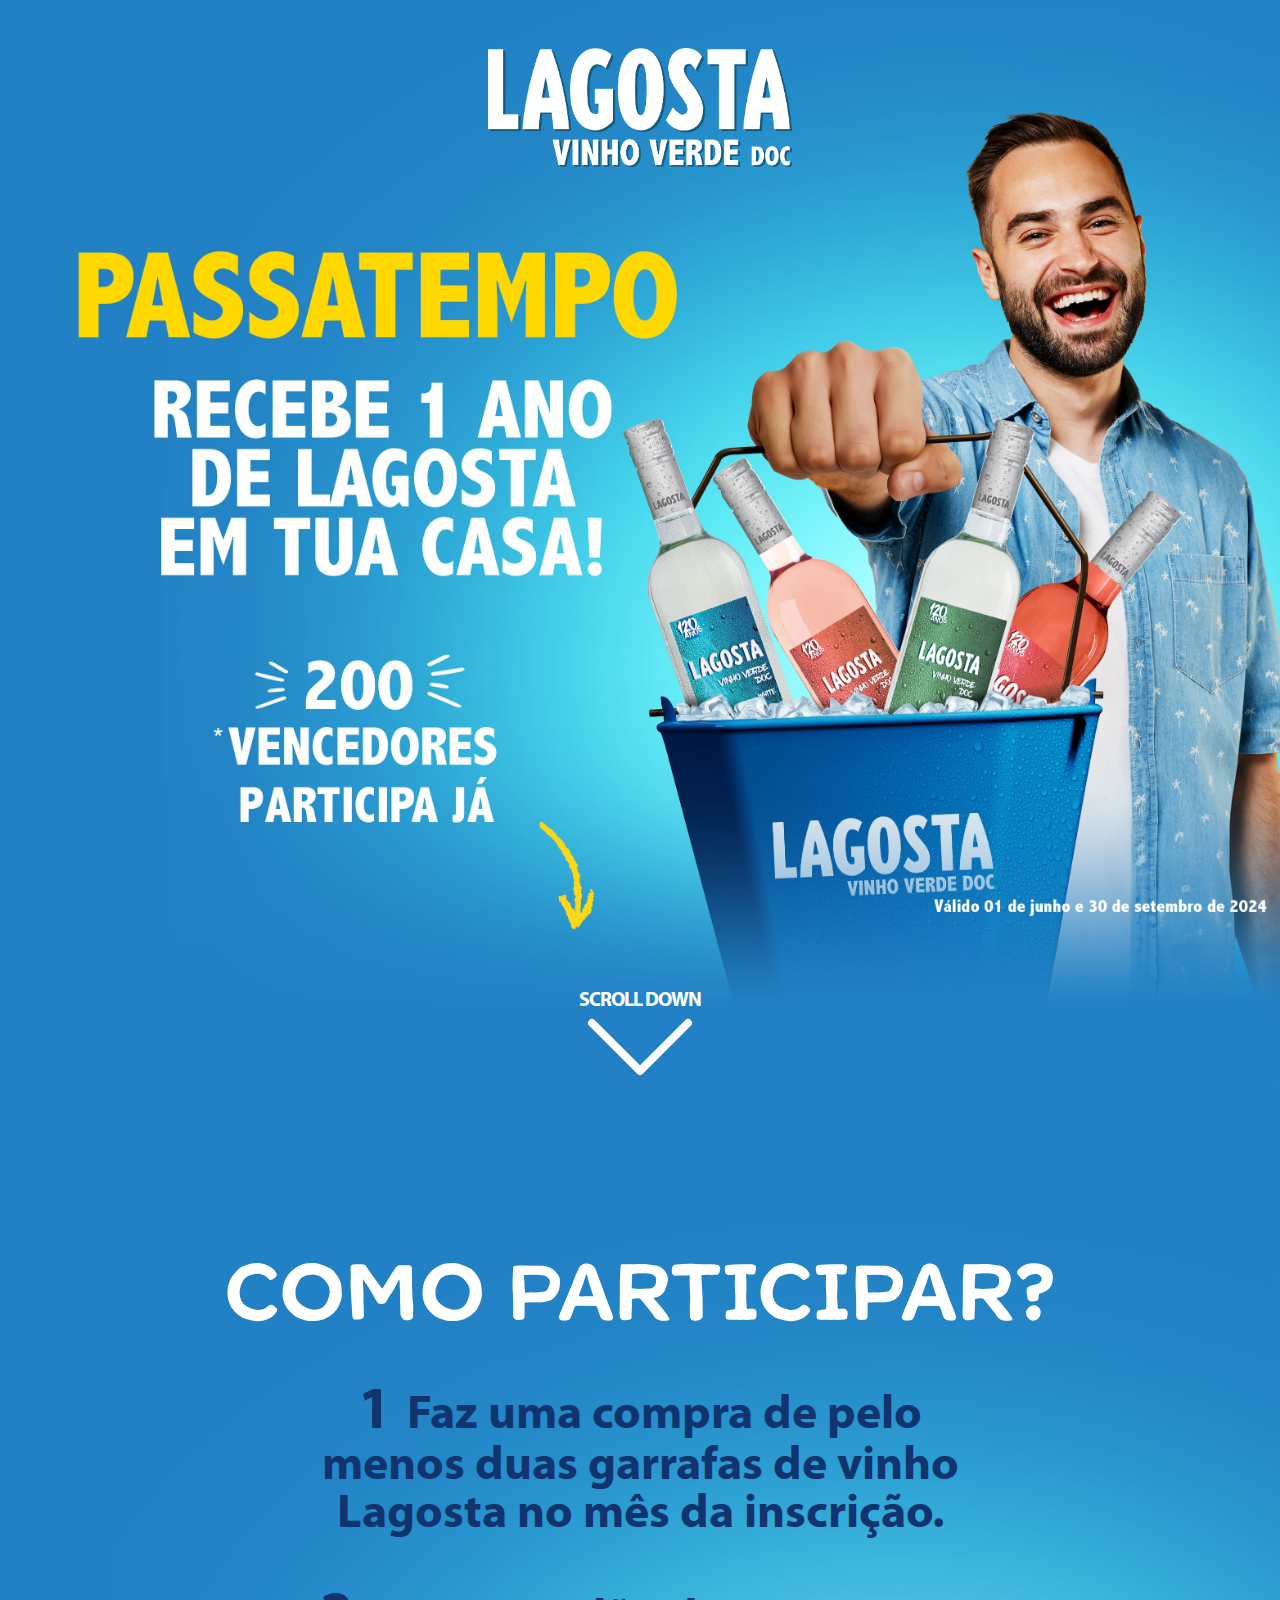
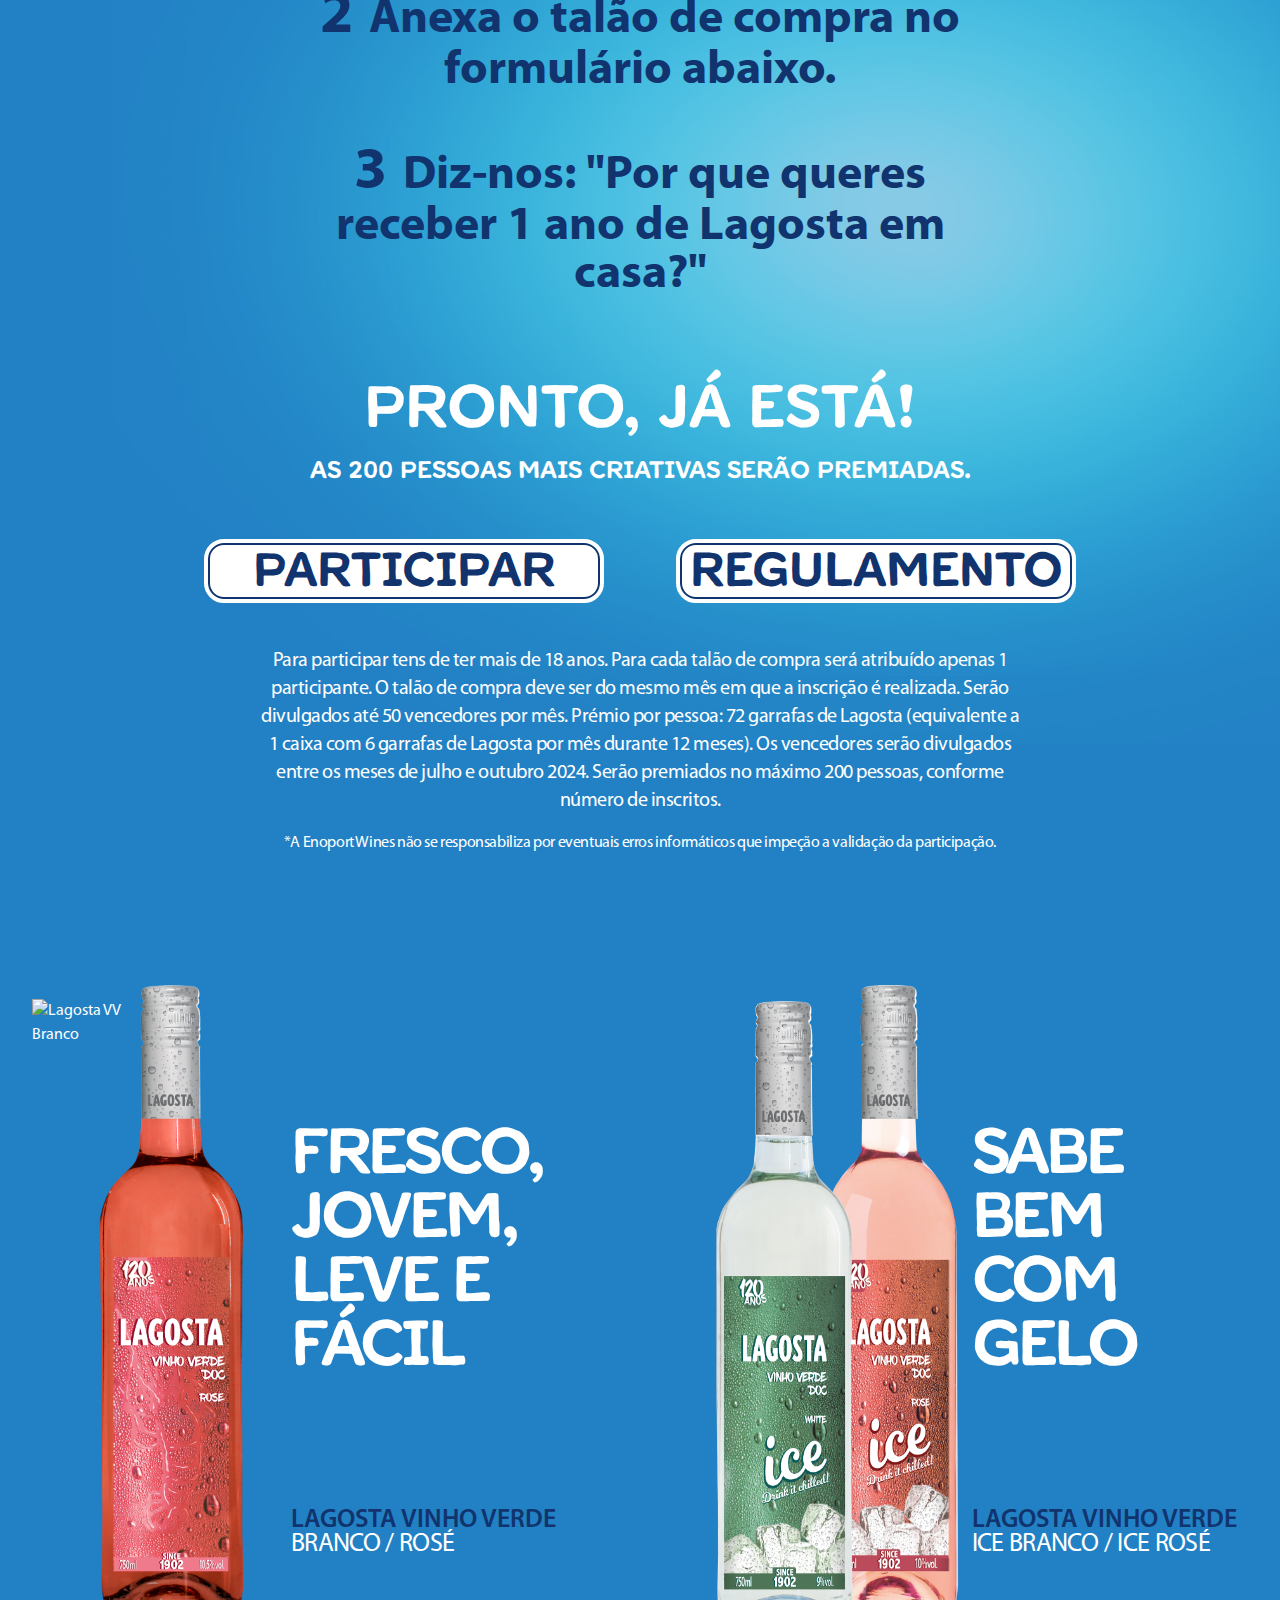
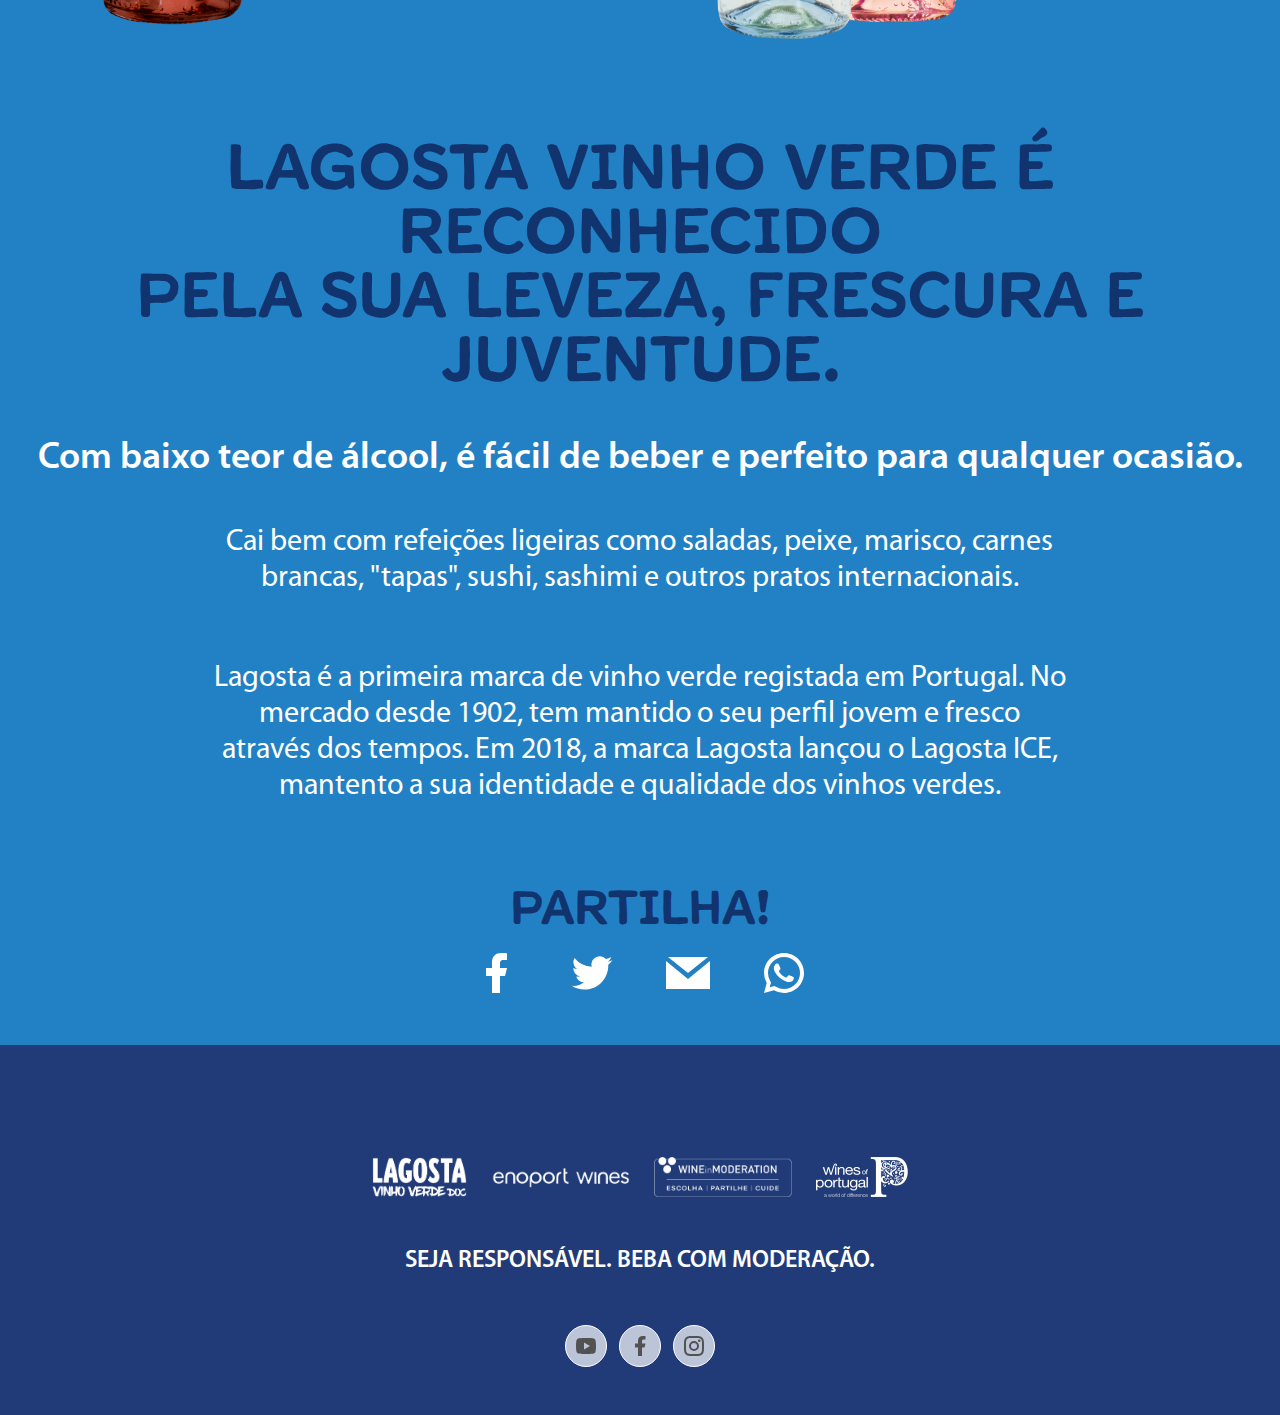
==== index.html @ cb5bd262 "Update index.html" ====
<!DOCTYPE html>
<html lang="en">
  <head>
    <meta charset="UTF-8" />
    <meta http-equiv="X-UA-Compatible" content="IE=edge" />
    <meta
      name="description"
      content="Lagosta é produzido na região norte de portugal, onde a brisa do atlântico dá às uvas um sabor fresco e vibrante."
    />
    <meta
      name="viewport"
      content="width=device-width, initial-scale=1, minimum-scale=1"
    />
    <title>Lagosta Vinho Verde</title>
    <link rel="icon" type="image/icon" href="favicon.ico" />
    <meta name="twitter:title" content="Lagosta Vinho Verde DOC" />
    <meta property="og:type" content="website" />
    <meta property="og:title" content="Lagosta Vinho Verde DOC" />
    <meta property="og:url" content="http://lagostavinhoverde.com/index.html" />
    <meta
      property="og:image"
      content="http://lagostavinhoverde.comImagens/logo-fb.png"
    />
    <meta
      property="og:description"
      content="Lagosta é produzido na região norte de portugal, onde a brisa do atlântico dá às uvas um sabor fresco e vibrante."
    />
    <link rel="stylesheet" href="assets/index.BefH7DUn.css" />
    <script src="assets/client.5I5BMcNS.js"></script>
    <script type="module">
      document.addEventListener("DOMContentLoaded", function () {
        const e = new Image();
        (e.src = "Imagens/Fundo.jpg"),
          (e.onload = function () {
            const c = document.getElementById("preloader");
            c && (c.style.display = "none");
            const d = document.getElementById("content");
            d && d.classList.remove("hidden");
          });
      });
      const n = (e) => {
          window.open(e, "sharer", "toolbar=0,status=0,width=580,height=325");
        },
        t = window.location.href,
        o = document.title,
        s = document.getElementById("shareFacebook"),
        a = document.getElementById("shareTwitter"),
        i = document.getElementById("shareMail"),
        r = document.getElementById("shareWhatsapp");
      s?.addEventListener("click", () => {
        n(`https://www.facebook.com/share.php?u=${encodeURIComponent(t)}`);
      });
      a?.addEventListener("click", () => {
        n(
          `https://twitter.com/intent/tweet?text=${encodeURIComponent(
            o
          )}&url=${encodeURIComponent(t)}`
        );
      });
      i?.addEventListener("click", () => {
        window.location.href = `mailto:?subject=${encodeURIComponent(
          o
        )}&body=${encodeURIComponent("")}%0A${encodeURIComponent(t)}`;
      });
      r?.addEventListener("click", () => {
        n(
          `https://api.whatsapp.com/send?text=${encodeURIComponent(
            o
          )}%20${encodeURIComponent(t)}`
        );
      });
    </script>
  </head>
  <body>
    <main>
      <div id="preloader" class="preloader">
        <div class="flex items-center justify-center space-x-2">
          <div
            class="h-5 w-5 animate-bounce rounded-full bg-white [animation-delay:-0.3s]"
          ></div>
          <div
            class="h-5 w-5 animate-bounce rounded-full bg-white [animation-delay:-0.13s]"
          ></div>
          <div class="h-5 w-5 animate-bounce rounded-full bg-white"></div>
        </div>
      </div>
      <div id="content" class="hidden">
        <div class="h-fit">
          <header
            class="flex justify-center sm:px-8 py-2 xs:py-4 sm:py-8 md:py-12"
          >
            <img
              src="Imagens/Logo-LAGOSTA-novo.png"
              alt="Lagosta Vinho Verde"
              loading="lazy"
              class="w-1/3 xs:w-1/4"
              width="50"
              height="50"
              decoding="async"
            />
          </header>
          <div class="w-full h-auto aspect-video"></div>
          <div
            class="w-full h-20 xs:h-24 sm:h-28 md:h-32 lg:h-36 xl:h-40 relative text-center"
          >
            <div
              class="hidden lg:block absolute bottom-4 left-1/2 -translate-x-1/2 text-center"
            >
              <span
                class="text-xl uppercase font-extrabold tracking-tighter whitespace-nowrap"
                >Scroll down</span
              >
              <svg
                xmlns="http://www.w3.org/2000/svg"
                width="1em"
                height="1em"
                viewBox="0 0 16 16"
                class="w-32 h-auto -my-8"
              >
                <path
                  fill="currentColor"
                  fill-rule="evenodd"
                  d="M1.646 4.646a.5.5 0 0 1 .708 0L8 10.293l5.646-5.647a.5.5 0 0 1 .708.708l-6 6a.5.5 0 0 1-.708 0l-6-6a.5.5 0 0 1 0-.708"
                ></path>
              </svg>
            </div>
          </div>
        </div>
        <section
          class="flex flex-col w-fit mx-auto gap-20 xs:mt-10 md:mt-20 lg:mt-40"
        >
          <div class="flex flex-col gap-8">
            <span
              class="text-[1.6rem] sm:text-5xl md:text-6xl xl:text-[5rem] leading-none font-likely text-center text-white mb-4"
            >
              Como participar?
            </span>
            <div
              class="flex flex-col text-center sm:w-1/2 sm:mx-auto gap-6 md:gap-12 px-12 sm:px-0 font-bold"
            >
              <div
                class="flex mx-auto font-bold text-dark-blue text-lg xs:text-xl sm:text-3xl md:text-4xl xl:text-5xl"
              >
                <span class="w-fit">
                  <span
                    class="mr-1 text-3xl sm:text-4xl md:text-5xl xl:text-6xl"
                  >
                    1
                  </span>
                  Faz uma compra de pelo menos duas garrafas de vinho Lagosta no
                  mês da inscrição.
                </span>
              </div>
              <div
                class="flex mx-auto font-bold text-dark-blue text-lg xs:text-xl sm:text-3xl md:text-4xl xl:text-5xl"
              >
                <span class="w-fit">
                  <span
                    class="mr-1 text-3xl sm:text-4xl md:text-5xl xl:text-6xl"
                  >
                    2
                  </span>
                  Anexa o talão de compra no formulário abaixo.
                </span>
              </div>
              <div
                class="flex mx-auto font-bold text-dark-blue text-lg xs:text-xl sm:text-3xl md:text-4xl xl:text-5xl"
              >
                <span class="w-fit">
                  <span
                    class="mr-1 text-3xl sm:text-4xl md:text-5xl xl:text-6xl"
                  >
                    3
                  </span>
                  Diz-nos: &quot;Por que queres receber 1 ano de Lagosta em
                  casa?&quot;
                </span>
              </div>
            </div>
          </div>
          <div class="flex flex-col text-center gap-4">
            <span
              class="text-2xl sm:text-3xl md:text-4xl lg:text-5xl xl:text-6xl leading-none font-likely text-white"
            >
              Pronto, já está!
            </span>
            <span
              class="text-base sm:text-lg md:text-xl xl:text-2xl font-likely text-white"
            >
              As 200 pessoas mais criativas serão premiadas.
            </span>
            <div
              class="grid grid-cols-1 sm:grid-cols-2 gap-6 md:gap-12 lg:gap-20 mx-auto font-likely text-lg xs:text-xl sm:text-3xl md:text-4xl xl:text-5xl text-white mb-8 mt-10"
            >
              <a
                href="https://docs.google.com/forms/d/e/1FAIpQLSfeC8BVYmy_xlc0wl3A8OyBHtO77Mx6WhHvpNfT5ukx19CJLw/viewform?usp=sf_link"
                target="_blank"
                class="flex-1 md:flex-none px-2 py-0.5 rounded-[1rem] text-dark-blue bg-white border-2 border-dark-blue outline outline-4 outline-white hover:shadow-xl transition"
              >
                Participar
              </a>
              <a
                href="/Regulamento 1 ano gratis_final.pdf"
                target="_blank"
                class="flex-1 md:flex-none px-2 py-0.5 rounded-[1rem] text-dark-blue bg-white border-2 border-dark-blue outline outline-4 outline-white hover:shadow-xl transition"
              >
                Regulamento
              </a>
            </div>
            <span
              class="text-white md:w-4/5 lg:w-3/5 text-base md:text-xl 2xl:text-2xl tracking-tight mx-auto px-8 lg:px-0"
            >
              Para participar tens de ter mais de 18 anos. Para cada talão de
              compra será atribuído apenas 1 participante. O talão de compra
              deve ser do mesmo mês em que a inscrição é realizada. Serão
              divulgados até 50 vencedores por mês. Prémio por pessoa: 72
              garrafas de Lagosta (equivalente a 1 caixa com 6 garrafas de
              Lagosta por mês durante 12 meses). Os vencedores serão divulgados
              entre os meses de julho e outubro 2024. Serão premiados no máximo
              200 pessoas, conforme número de inscritos.
            </span>
            <span
              class="md:w-4/5 lg:w-3/5 mx-auto px-10 lg:px-2 text-xs md:text-base 2xl:text-lg tracking-tight"
            >
              *A Enoport Wines não se responsabiliza por eventuais erros
              informáticos que impeção a validação da participação.
            </span>
          </div>
        </section>
        <section
          class="flex flex-col lg:flex-row w-fit mt-32 gap-20 lg:gap-12 xl:gap-24 2xl:gap-52 mx-auto px-8"
        >
          <div class="flex w-fit gap-2 md:gap-4 lg:gap-6 xl:gap-12">
            <div class="flex -space-x-10">
              <img
                src="Imagens/Garrafas/Lagosta-VV-Branco-750ml_SC-120anos_HQ.png"
                alt="Lagosta VV Branco"
                class="w-16 xs:w-24 sm:w-32 lg:w-28 xl:w-36 h-full z-10 translate-y-4"
              />
              <img
                src="Imagens/Garrafas/Lagosta-VV-Rose-750ml_120-Anos.png"
                alt="Lagosta VV Rose"
                class="w-16 xs:w-24 sm:w-32 lg:w-28 xl:w-36 h-full"
              />
            </div>
            <div
              class="flex flex-col gap-12 sm:gap-24 lg:gap-32 mt-auto mb-10 sm:mb-12 md:mb-14 lg:mb-16"
            >
              <span
                class="font-likely text-white text-xl xs:text-2xl sm:text-3xl md:text-4xl lg:text-5xl xl:text-[4rem] tracking-tighter leading-tight"
              >
                Fresco,
                <br />
                Jovem,
                <br />
                Leve e fácil
              </span>
              <span
                class="flex flex-col text-base xs:text-lg sm:text-xl md:text-2xl lg:text-[1.625rem] 2xl:text-4xl uppercase"
              >
                <p class="text-dark-blue font-semibold">Lagosta Vinho Verde</p>
                <p class="text-white -mt-2 2xl:mt-0 tracking-tight">
                  Branco / Rosé
                </p>
              </span>
            </div>
          </div>
          <div class="flex w-fit gap-2 md:gap-4 lg:gap-6 xl:gap-12">
            <div class="flex -space-x-10">
              <img
                src="Imagens/Garrafas/Lagosta-VV_ICE_Chill_br-750ml_120-anos.png"
                alt="Lagosta VV Branco"
                class="w-16 xs:w-24 sm:w-32 lg:w-28 xl:w-36 h-full z-10 translate-y-4"
              />
              <img
                src="Imagens/Garrafas/Lagosta-VV_ICE_Chill_rs-750ml_120-anos.png"
                alt="Lagosta VV Rose"
                class="w-16 xs:w-24 sm:w-32 lg:w-28 xl:w-36 h-full"
              />
            </div>
            <div
              class="flex flex-col gap-12 sm:gap-24 lg:gap-32 mt-auto mb-10 sm:mb-12 md:mb-14 lg:mb-16"
            >
              <span
                class="font-likely text-white text-xl xs:text-2xl sm:text-3xl md:text-4xl lg:text-5xl xl:text-[4rem] tracking-tighter leading-tight"
              >
                Sabe bem
                <br />
                com gelo
              </span>
              <span
                class="flex flex-col text-base xs:text-lg sm:text-xl md:text-2xl lg:text-[1.625rem] 2xl:text-4xl uppercase"
              >
                <p class="text-dark-blue font-semibold">Lagosta Vinho Verde</p>
                <p class="text-white -mt-2 2xl:mt-0 tracking-tight">
                  Ice Branco / Ice Rosé
                </p>
              </span>
            </div>
          </div>
        </section>
        <section
          class="flex flex-col mt-28 gap-6 sm:gap-10 md:gap-12 px-8 lg:px-0 text-center"
        >
          <span
            class="font-likely text-2xl sm:text-3xl md:text-4xl lg:text-5xl xl:text-[4rem] leading-none text-dark-blue"
          >
            Lagosta Vinho Verde é reconhecido
            <br class="hidden lg:block" />
            pela sua leveza, frescura e juventude.
          </span>
          <span
            class="text-white font-semibold text-lg sm:text-xl md:text-2xl lg:text-3xl xl:text-[2.35rem] 2xl:text-5xl"
          >
            Com baixo teor de álcool, é fácil de beber e perfeito para qualquer
            ocasião.
          </span>
          <div
            class="flex flex-col w-full sm:w-2/3 lg:w-1/2text-base sm:text-lg md:text-xl lg:text-2xl xl:text-3xl 2xl:text-4xl gap-6 sm:gap-10 md:gap-12 lg:gap-16 mx-auto text-white"
          >
            <span>
              Cai bem com refeições ligeiras como saladas, peixe, marisco,
              carnes brancas, "tapas", sushi, sashimi e outros pratos
              internacionais.
            </span>
            <span>
              Lagosta é a primeira marca de vinho verde registada em Portugal.
              No mercado desde 1902, tem mantido o seu perfil jovem e fresco
              através dos tempos. Em 2018, a marca Lagosta lançou o Lagosta ICE,
              mantento a sua identidade e qualidade dos vinhos verdes.
            </span>
          </div>
          <div
            class="flex flex-col w-auto gap-1 md:gap-2 lg:gap-4 mt-8 mb-12 mx-auto"
          >
            <span
              class="font-likely text-3xl sm:text-4xl md:text-3xl lg:text-4xl xl:text-5xl text-dark-blue"
            >
              Partilha!
            </span>
            <div
              class="flex items-center justify-center gap-6 md:gap-12 text-3xl sm:text-4xl md:text-3xl lg:text-4xl xl:text-5xl text-white"
            >
              <button
                id="shareFacebook"
                class="hover:text-neutral-300 hover:-translate-y-1 transition"
              >
                <svg
                  xmlns="http://www.w3.org/2000/svg"
                  width="1em"
                  height="1em"
                  viewBox="0 0 24 24"
                >
                  <path
                    fill="currentColor"
                    d="M14 13.5h2.5l1-4H14v-2c0-1.03 0-2 2-2h1.5V2.14c-.326-.043-1.557-.14-2.857-.14C11.928 2 10 3.657 10 6.7v2.8H7v4h3V22h4z"
                  ></path>
                </svg>
              </button>
              <button
                id="shareTwitter"
                class="hover:text-neutral-300 hover:-translate-y-1 transition"
              >
                <svg
                  xmlns="http://www.w3.org/2000/svg"
                  width="1em"
                  height="1em"
                  viewBox="0 0 24 24"
                >
                  <path
                    fill="currentColor"
                    d="M22.213 5.656a8.384 8.384 0 0 1-2.402.658A4.195 4.195 0 0 0 21.649 4c-.82.488-1.719.83-2.655 1.015a4.182 4.182 0 0 0-7.126 3.814a11.874 11.874 0 0 1-8.621-4.37a4.168 4.168 0 0 0-.566 2.103c0 1.45.739 2.731 1.86 3.481a4.169 4.169 0 0 1-1.894-.523v.051a4.185 4.185 0 0 0 3.355 4.102a4.205 4.205 0 0 1-1.89.072A4.185 4.185 0 0 0 8.02 16.65a8.394 8.394 0 0 1-6.192 1.732a11.831 11.831 0 0 0 6.41 1.88c7.694 0 11.9-6.373 11.9-11.9c0-.18-.004-.362-.012-.541a8.497 8.497 0 0 0 2.086-2.164"
                  ></path>
                </svg>
              </button>
              <button
                id="shareMail"
                class="hover:text-neutral-300 hover:-translate-y-1 transition"
              >
                <svg
                  xmlns="http://www.w3.org/2000/svg"
                  width="1em"
                  height="1em"
                  viewBox="0 0 24 24"
                >
                  <path
                    fill="currentColor"
                    fill-rule="evenodd"
                    d="M23 20V6l-11 9L1 6v14zm-11-8l10-8H2z"
                  ></path>
                </svg>
              </button>
              <button
                id="shareWhatsapp"
                class="hover:text-neutral-300 hover:-translate-y-1 transition"
              >
                <svg
                  xmlns="http://www.w3.org/2000/svg"
                  width="1em"
                  height="1em"
                  viewBox="0 0 24 24"
                >
                  <path
                    fill="currentColor"
                    d="m7.254 18.494l.724.423A7.953 7.953 0 0 0 12.001 20a8 8 0 1 0-8-8a7.95 7.95 0 0 0 1.084 4.024l.422.724l-.653 2.401zM2.005 22l1.352-4.968A9.953 9.953 0 0 1 2.001 12c0-5.523 4.477-10 10-10s10 4.477 10 10s-4.477 10-10 10a9.954 9.954 0 0 1-5.03-1.355zM8.392 7.308c.134-.01.269-.01.403-.004c.054.004.108.01.162.016c.159.018.334.115.393.249c.298.676.588 1.357.868 2.04c.062.152.025.347-.093.537c-.06.097-.154.233-.263.372c-.113.145-.356.411-.356.411s-.099.118-.061.265c.014.056.06.137.102.205l.059.095c.256.427.6.86 1.02 1.268c.12.116.237.235.363.346c.468.413.998.75 1.57 1l.005.002c.085.037.128.057.252.11c.062.026.126.048.191.066a.35.35 0 0 0 .367-.13c.724-.877.79-.934.796-.934v.002a.482.482 0 0 1 .378-.127c.06.004.121.015.177.04c.531.243 1.4.622 1.4.622l.582.261c.098.047.187.158.19.265c.004.067.01.175-.013.373c-.032.259-.11.57-.188.733a1.158 1.158 0 0 1-.21.302a2.381 2.381 0 0 1-.33.288c-.082.062-.125.09-.125.09a5.063 5.063 0 0 1-.383.22a1.99 1.99 0 0 1-.833.23c-.185.01-.37.024-.556.014c-.008 0-.568-.087-.568-.087a9.448 9.448 0 0 1-3.84-2.046c-.226-.199-.436-.413-.65-.626c-.888-.885-1.561-1.84-1.97-2.742a3.472 3.472 0 0 1-.33-1.413a2.73 2.73 0 0 1 .565-1.68c.073-.094.142-.192.261-.305c.126-.12.207-.184.294-.228a.961.961 0 0 1 .371-.1"
                  ></path>
                </svg>
              </button>
            </div>
          </div>
        </section>
        <footer class="bg-footer pt-16 sm:pt-28 pb-12">
          <div
            class="flex flex-col md:flex-row gap-6 w-fit mx-auto justify-center"
          >
            <div>
              <img
                src="Imagens/lg-rod-1.png"
                alt="Lagosta Vinho Verde"
                class="flex h-10"
              />
            </div>
            <div>
              <img
                src="Imagens/lg-rod-2.png"
                alt="Enoport Wines"
                class="flex h-10"
              />
            </div>
            <div>
              <img
                src="Imagens/lg-rod-3.png"
                alt="Wine Moderation"
                class="flex h-10"
              />
            </div>
            <div>
              <img
                src="Imagens/lg-rod-4.png"
                alt="Wines of Portugal"
                class="flex h-10"
              />
            </div>
          </div>
          <div
            class="text-white text-base sm:text-lg md:text-xl lg:text-2xl tracking-normal uppercase font-semibold text-center mt-12"
          >
            <span>Seja responsável. Beba com moderação.</span>
          </div>
          <div class="flex gap-3 text-neutral-600 text-lg justify-center mt-12">
            <a
              href="https://www.youtube.com/@enoportunitedwines"
              class="flex items-center p-2 rounded-full bg-white/70 border border-white group"
            >
              <svg
                xmlns="http://www.w3.org/2000/svg"
                width="1em"
                height="1em"
                viewBox="0 0 24 24"
                class="w-6 h-auto"
              >
                <path
                  fill="currentColor"
                  d="M12.244 4c.534.003 1.87.016 3.29.073l.504.022c1.429.067 2.857.183 3.566.38c.945.266 1.687 1.04 1.938 2.022c.4 1.56.45 4.602.456 5.339l.001.152v.174c-.007.737-.057 3.78-.457 5.339c-.254.985-.997 1.76-1.938 2.022c-.709.197-2.137.313-3.566.38l-.504.023c-1.42.056-2.756.07-3.29.072l-.235.001h-.255c-1.13-.007-5.856-.058-7.36-.476c-.944-.266-1.687-1.04-1.938-2.022c-.4-1.56-.45-4.602-.456-5.339v-.326c.006-.737.056-3.78.456-5.339c.254-.985.997-1.76 1.939-2.021c1.503-.419 6.23-.47 7.36-.476zM9.999 8.5v7l6-3.5z"
                ></path>
              </svg>
            </a>
            <a
              href="https://www.facebook.com/lagostawines"
              class="flex items-center p-2 rounded-full bg-white/70 border border-white group"
            >
              <svg
                xmlns="http://www.w3.org/2000/svg"
                width="1em"
                height="1em"
                viewBox="0 0 24 24"
                class="w-6 h-auto"
              >
                <path
                  fill="currentColor"
                  d="M14 13.5h2.5l1-4H14v-2c0-1.03 0-2 2-2h1.5V2.14c-.326-.043-1.557-.14-2.857-.14C11.928 2 10 3.657 10 6.7v2.8H7v4h3V22h4z"
                ></path>
              </svg>
            </a>
            <a
              href="https://www.instagram.com/lagostawines/"
              class="flex items-center p-2 rounded-full bg-white/70 border border-white group"
            >
              <svg
                xmlns="http://www.w3.org/2000/svg"
                width="1em"
                height="1em"
                viewBox="0 0 24 24"
                class="w-6 h-auto"
              >
                <path
                  fill="currentColor"
                  d="M12.001 9a3 3 0 1 0 0 6a3 3 0 0 0 0-6m0-2a5 5 0 1 1 0 10a5 5 0 0 1 0-10m6.5-.25a1.25 1.25 0 0 1-2.5 0a1.25 1.25 0 0 1 2.5 0M12.001 4c-2.474 0-2.878.007-4.029.058c-.784.037-1.31.142-1.798.332a2.886 2.886 0 0 0-1.08.703a2.89 2.89 0 0 0-.704 1.08c-.19.49-.295 1.015-.331 1.798C4.007 9.075 4 9.461 4 12c0 2.475.007 2.878.058 4.029c.037.783.142 1.31.331 1.797c.17.435.37.748.702 1.08c.337.336.65.537 1.08.703c.494.191 1.02.297 1.8.333C9.075 19.994 9.461 20 12 20c2.475 0 2.878-.007 4.029-.058c.782-.037 1.308-.142 1.797-.331a2.91 2.91 0 0 0 1.08-.703c.337-.336.538-.649.704-1.08c.19-.492.296-1.018.332-1.8c.052-1.103.058-1.49.058-4.028c0-2.474-.007-2.878-.058-4.029c-.037-.782-.143-1.31-.332-1.798a2.912 2.912 0 0 0-.703-1.08a2.884 2.884 0 0 0-1.08-.704c-.49-.19-1.016-.295-1.798-.331C14.926 4.006 14.54 4 12 4m0-2c2.717 0 3.056.01 4.123.06c1.064.05 1.79.217 2.427.465c.66.254 1.216.598 1.772 1.153a4.908 4.908 0 0 1 1.153 1.772c.247.637.415 1.363.465 2.428c.047 1.066.06 1.405.06 4.122c0 2.717-.01 3.056-.06 4.122c-.05 1.065-.218 1.79-.465 2.428a4.884 4.884 0 0 1-1.153 1.772a4.915 4.915 0 0 1-1.772 1.153c-.637.247-1.363.415-2.427.465c-1.067.047-1.406.06-4.123.06c-2.717 0-3.056-.01-4.123-.06c-1.064-.05-1.789-.218-2.427-.465a4.89 4.89 0 0 1-1.772-1.153a4.905 4.905 0 0 1-1.153-1.772c-.248-.637-.415-1.363-.465-2.428C2.012 15.056 2 14.717 2 12c0-2.717.01-3.056.06-4.122c.05-1.065.217-1.79.465-2.428a4.88 4.88 0 0 1 1.153-1.772A4.897 4.897 0 0 1 5.45 2.525c.637-.248 1.362-.415 2.427-.465C8.945 2.013 9.284 2 12.001 2"
                ></path>
              </svg>
            </a>
          </div>
        </footer>
      </div>
    </main>
  </body>
</html>
---- assets/index.BefH7DUn.css ----
*,
:before,
:after {
  box-sizing: border-box;
  border-width: 0;
  border-style: solid;
  border-color: #e5e7eb;
}
:before,
:after {
  --tw-content: "";
}
html,
:host {
  line-height: 1.5;
  -webkit-text-size-adjust: 100%;
  -moz-tab-size: 4;
  -o-tab-size: 4;
  tab-size: 4;
  font-family: ui-sans-serif, system-ui, sans-serif, "Apple Color Emoji",
    "Segoe UI Emoji", Segoe UI Symbol, "Noto Color Emoji";
  font-feature-settings: normal;
  font-variation-settings: normal;
  -webkit-tap-highlight-color: transparent;
}
body {
  margin: 0;
  line-height: inherit;
}
hr {
  height: 0;
  color: inherit;
  border-top-width: 1px;
}
abbr:where([title]) {
  -webkit-text-decoration: underline dotted;
  text-decoration: underline dotted;
}
h1,
h2,
h3,
h4,
h5,
h6 {
  font-size: inherit;
  font-weight: inherit;
}
a {
  color: inherit;
  text-decoration: inherit;
}
b,
strong {
  font-weight: bolder;
}
code,
kbd,
samp,
pre {
  font-family: ui-monospace, SFMono-Regular, Menlo, Monaco, Consolas,
    Liberation Mono, Courier New, monospace;
  font-feature-settings: normal;
  font-variation-settings: normal;
  font-size: 1em;
}
small {
  font-size: 80%;
}
sub,
sup {
  font-size: 75%;
  line-height: 0;
  position: relative;
  vertical-align: baseline;
}
sub {
  bottom: -0.25em;
}
sup {
  top: -0.5em;
}
table {
  text-indent: 0;
  border-color: inherit;
  border-collapse: collapse;
}
button,
input,
optgroup,
select,
textarea {
  font-family: inherit;
  font-feature-settings: inherit;
  font-variation-settings: inherit;
  font-size: 100%;
  font-weight: inherit;
  line-height: inherit;
  letter-spacing: inherit;
  color: inherit;
  margin: 0;
  padding: 0;
}
button,
select {
  text-transform: none;
}
button,
input:where([type="button"]),
input:where([type="reset"]),
input:where([type="submit"]) {
  -webkit-appearance: button;
  background-color: transparent;
  background-image: none;
}
:-moz-focusring {
  outline: auto;
}
:-moz-ui-invalid {
  box-shadow: none;
}
progress {
  vertical-align: baseline;
}
::-webkit-inner-spin-button,
::-webkit-outer-spin-button {
  height: auto;
}
[type="search"] {
  -webkit-appearance: textfield;
  outline-offset: -2px;
}
::-webkit-search-decoration {
  -webkit-appearance: none;
}
::-webkit-file-upload-button {
  -webkit-appearance: button;
  font: inherit;
}
summary {
  display: list-item;
}
blockquote,
dl,
dd,
h1,
h2,
h3,
h4,
h5,
h6,
hr,
figure,
p,
pre {
  margin: 0;
}
fieldset {
  margin: 0;
  padding: 0;
}
legend {
  padding: 0;
}
ol,
ul,
menu {
  list-style: none;
  margin: 0;
  padding: 0;
}
dialog {
  padding: 0;
}
textarea {
  resize: vertical;
}
input::-moz-placeholder,
textarea::-moz-placeholder {
  opacity: 1;
  color: #9ca3af;
}
input::placeholder,
textarea::placeholder {
  opacity: 1;
  color: #9ca3af;
}
button,
[role="button"] {
  cursor: pointer;
}
:disabled {
  cursor: default;
}
img,
svg,
video,
canvas,
audio,
iframe,
embed,
object {
  display: block;
  vertical-align: middle;
}
img,
video {
  max-width: 100%;
  height: auto;
}
[hidden] {
  display: none;
}
*,
:before,
:after {
  --tw-border-spacing-x: 0;
  --tw-border-spacing-y: 0;
  --tw-translate-x: 0;
  --tw-translate-y: 0;
  --tw-rotate: 0;
  --tw-skew-x: 0;
  --tw-skew-y: 0;
  --tw-scale-x: 1;
  --tw-scale-y: 1;
  --tw-pan-x: ;
  --tw-pan-y: ;
  --tw-pinch-zoom: ;
  --tw-scroll-snap-strictness: proximity;
  --tw-gradient-from-position: ;
  --tw-gradient-via-position: ;
  --tw-gradient-to-position: ;
  --tw-ordinal: ;
  --tw-slashed-zero: ;
  --tw-numeric-figure: ;
  --tw-numeric-spacing: ;
  --tw-numeric-fraction: ;
  --tw-ring-inset: ;
  --tw-ring-offset-width: 0px;
  --tw-ring-offset-color: #fff;
  --tw-ring-color: rgb(59 130 246 / 0.5);
  --tw-ring-offset-shadow: 0 0 #0000;
  --tw-ring-shadow: 0 0 #0000;
  --tw-shadow: 0 0 #0000;
  --tw-shadow-colored: 0 0 #0000;
  --tw-blur: ;
  --tw-brightness: ;
  --tw-contrast: ;
  --tw-grayscale: ;
  --tw-hue-rotate: ;
  --tw-invert: ;
  --tw-saturate: ;
  --tw-sepia: ;
  --tw-drop-shadow: ;
  --tw-backdrop-blur: ;
  --tw-backdrop-brightness: ;
  --tw-backdrop-contrast: ;
  --tw-backdrop-grayscale: ;
  --tw-backdrop-hue-rotate: ;
  --tw-backdrop-invert: ;
  --tw-backdrop-opacity: ;
  --tw-backdrop-saturate: ;
  --tw-backdrop-sepia: ;
  --tw-contain-size: ;
  --tw-contain-layout: ;
  --tw-contain-paint: ;
  --tw-contain-style: ;
}
::backdrop {
  --tw-border-spacing-x: 0;
  --tw-border-spacing-y: 0;
  --tw-translate-x: 0;
  --tw-translate-y: 0;
  --tw-rotate: 0;
  --tw-skew-x: 0;
  --tw-skew-y: 0;
  --tw-scale-x: 1;
  --tw-scale-y: 1;
  --tw-pan-x: ;
  --tw-pan-y: ;
  --tw-pinch-zoom: ;
  --tw-scroll-snap-strictness: proximity;
  --tw-gradient-from-position: ;
  --tw-gradient-via-position: ;
  --tw-gradient-to-position: ;
  --tw-ordinal: ;
  --tw-slashed-zero: ;
  --tw-numeric-figure: ;
  --tw-numeric-spacing: ;
  --tw-numeric-fraction: ;
  --tw-ring-inset: ;
  --tw-ring-offset-width: 0px;
  --tw-ring-offset-color: #fff;
  --tw-ring-color: rgb(59 130 246 / 0.5);
  --tw-ring-offset-shadow: 0 0 #0000;
  --tw-ring-shadow: 0 0 #0000;
  --tw-shadow: 0 0 #0000;
  --tw-shadow-colored: 0 0 #0000;
  --tw-blur: ;
  --tw-brightness: ;
  --tw-contrast: ;
  --tw-grayscale: ;
  --tw-hue-rotate: ;
  --tw-invert: ;
  --tw-saturate: ;
  --tw-sepia: ;
  --tw-drop-shadow: ;
  --tw-backdrop-blur: ;
  --tw-backdrop-brightness: ;
  --tw-backdrop-contrast: ;
  --tw-backdrop-grayscale: ;
  --tw-backdrop-hue-rotate: ;
  --tw-backdrop-invert: ;
  --tw-backdrop-opacity: ;
  --tw-backdrop-saturate: ;
  --tw-backdrop-sepia: ;
  --tw-contain-size: ;
  --tw-contain-layout: ;
  --tw-contain-paint: ;
  --tw-contain-style: ;
}
.absolute {
  position: absolute;
}
.relative {
  position: relative;
}
.bottom-4 {
  bottom: 1rem;
}
.left-1\/2 {
  left: 50%;
}
.z-10 {
  z-index: 10;
}
.-my-8 {
  margin-top: -2rem;
  margin-bottom: -2rem;
}
.mx-auto {
  margin-left: auto;
  margin-right: auto;
}
.-mt-2 {
  margin-top: -0.5rem;
}
.mb-10 {
  margin-bottom: 2.5rem;
}
.mb-12 {
  margin-bottom: 3rem;
}
.mb-4 {
  margin-bottom: 1rem;
}
.mb-8 {
  margin-bottom: 2rem;
}
.mr-1 {
  margin-right: 0.25rem;
}
.mt-10 {
  margin-top: 2.5rem;
}
.mt-12 {
  margin-top: 3rem;
}
.mt-28 {
  margin-top: 7rem;
}
.mt-32 {
  margin-top: 8rem;
}
.mt-8 {
  margin-top: 2rem;
}
.mt-auto {
  margin-top: auto;
}
.flex {
  display: flex;
}
.grid {
  display: grid;
}
.hidden {
  display: none;
}
.aspect-video {
  aspect-ratio: 16 / 9;
}
.h-10 {
  height: 2.5rem;
}
.h-20 {
  height: 5rem;
}
.h-5 {
  height: 1.25rem;
}
.h-auto {
  height: auto;
}
.h-fit {
  height: -moz-fit-content;
  height: fit-content;
}
.h-full {
  height: 100%;
}
.w-1\/3 {
  width: 33.333333%;
}
.w-16 {
  width: 4rem;
}
.w-32 {
  width: 8rem;
}
.w-5 {
  width: 1.25rem;
}
.w-6 {
  width: 1.5rem;
}
.w-auto {
  width: auto;
}
.w-fit {
  width: -moz-fit-content;
  width: fit-content;
}
.w-full {
  width: 100%;
}
.flex-1 {
  flex: 1 1 0%;
}
.-translate-x-1\/2 {
  --tw-translate-x: -50%;
  transform: translate(var(--tw-translate-x), var(--tw-translate-y))
    rotate(var(--tw-rotate)) skew(var(--tw-skew-x)) skewY(var(--tw-skew-y))
    scaleX(var(--tw-scale-x)) scaleY(var(--tw-scale-y));
}
.translate-y-4 {
  --tw-translate-y: 1rem;
  transform: translate(var(--tw-translate-x), var(--tw-translate-y))
    rotate(var(--tw-rotate)) skew(var(--tw-skew-x)) skewY(var(--tw-skew-y))
    scaleX(var(--tw-scale-x)) scaleY(var(--tw-scale-y));
}
@keyframes bounce {
  0%,
  to {
    transform: translateY(-25%);
    animation-timing-function: cubic-bezier(0.8, 0, 1, 1);
  }
  50% {
    transform: none;
    animation-timing-function: cubic-bezier(0, 0, 0.2, 1);
  }
}
.animate-bounce {
  animation: bounce 1s infinite;
}
.grid-cols-1 {
  grid-template-columns: repeat(1, minmax(0, 1fr));
}
.flex-col {
  flex-direction: column;
}
.items-center {
  align-items: center;
}
.justify-center {
  justify-content: center;
}
.gap-1 {
  gap: 0.25rem;
}
.gap-12 {
  gap: 3rem;
}
.gap-2 {
  gap: 0.5rem;
}
.gap-20 {
  gap: 5rem;
}
.gap-3 {
  gap: 0.75rem;
}
.gap-4 {
  gap: 1rem;
}
.gap-6 {
  gap: 1.5rem;
}
.gap-8 {
  gap: 2rem;
}
.-space-x-10 > :not([hidden]) ~ :not([hidden]) {
  --tw-space-x-reverse: 0;
  margin-right: calc(-2.5rem * var(--tw-space-x-reverse));
  margin-left: calc(-2.5rem * calc(1 - var(--tw-space-x-reverse)));
}
.space-x-2 > :not([hidden]) ~ :not([hidden]) {
  --tw-space-x-reverse: 0;
  margin-right: calc(0.5rem * var(--tw-space-x-reverse));
  margin-left: calc(0.5rem * calc(1 - var(--tw-space-x-reverse)));
}
.whitespace-nowrap {
  white-space: nowrap;
}
.rounded-\[1rem\] {
  border-radius: 1rem;
}
.rounded-full {
  border-radius: 9999px;
}
.border {
  border-width: 1px;
}
.border-2 {
  border-width: 2px;
}
.border-dark-blue {
  border-color: var(--dark-blue);
}
.border-white {
  --tw-border-opacity: 1;
  border-color: rgb(255 255 255 / var(--tw-border-opacity));
}
.bg-footer {
  --tw-bg-opacity: 1;
  background-color: rgb(33 59 120 / var(--tw-bg-opacity));
}
.bg-white {
  --tw-bg-opacity: 1;
  background-color: rgb(255 255 255 / var(--tw-bg-opacity));
}
.bg-white\/70 {
  background-color: #ffffffb3;
}
.p-2 {
  padding: 0.5rem;
}
.px-10 {
  padding-left: 2.5rem;
  padding-right: 2.5rem;
}
.px-12 {
  padding-left: 3rem;
  padding-right: 3rem;
}
.px-2 {
  padding-left: 0.5rem;
  padding-right: 0.5rem;
}
.px-8 {
  padding-left: 2rem;
  padding-right: 2rem;
}
.py-0 {
  padding-top: 0;
  padding-bottom: 0;
}
.py-0\.5 {
  padding-top: 0.125rem;
  padding-bottom: 0.125rem;
}
.py-2 {
  padding-top: 0.5rem;
  padding-bottom: 0.5rem;
}
.pb-12 {
  padding-bottom: 3rem;
}
.pt-16 {
  padding-top: 4rem;
}
.text-center {
  text-align: center;
}
.text-2xl {
  font-size: 1.5rem;
  line-height: 2rem;
}
.text-3xl {
  font-size: 1.875rem;
  line-height: 2.25rem;
}
.text-\[1\.6rem\] {
  font-size: 1.6rem;
}
.text-base {
  font-size: 1rem;
  line-height: 1.5rem;
}
.text-lg {
  font-size: 1.125rem;
  line-height: 1.75rem;
}
.text-xl {
  font-size: 1.25rem;
  line-height: 1.75rem;
}
.text-xs {
  font-size: 0.75rem;
  line-height: 1rem;
}
.font-bold {
  font-weight: 700;
}
.font-extrabold {
  font-weight: 800;
}
.font-semibold {
  font-weight: 600;
}
.uppercase {
  text-transform: uppercase;
}
.leading-none {
  line-height: 1;
}
.leading-tight {
  line-height: 1.25;
}
.tracking-normal {
  letter-spacing: 0em;
}
.tracking-tight {
  letter-spacing: -0.025em;
}
.tracking-tighter {
  letter-spacing: -0.05em;
}
.text-dark-blue {
  color: var(--dark-blue);
}
.text-neutral-600 {
  --tw-text-opacity: 1;
  color: rgb(82 82 82 / var(--tw-text-opacity));
}
.text-white {
  --tw-text-opacity: 1;
  color: rgb(255 255 255 / var(--tw-text-opacity));
}
.outline {
  outline-style: solid;
}
.outline-4 {
  outline-width: 4px;
}
.outline-white {
  outline-color: #fff;
}
.transition {
  transition-property: color, background-color, border-color,
    text-decoration-color, fill, stroke, opacity, box-shadow, transform, filter,
    -webkit-backdrop-filter;
  transition-property: color, background-color, border-color,
    text-decoration-color, fill, stroke, opacity, box-shadow, transform, filter,
    backdrop-filter;
  transition-property: color, background-color, border-color,
    text-decoration-color, fill, stroke, opacity, box-shadow, transform, filter,
    backdrop-filter, -webkit-backdrop-filter;
  transition-timing-function: cubic-bezier(0.4, 0, 0.2, 1);
  transition-duration: 0.15s;
}
.\[animation-delay\:-0\.13s\] {
  animation-delay: -0.13s;
}
.\[animation-delay\:-0\.3s\] {
  animation-delay: -0.3s;
}
@font-face {
  font-family: Likely;
  src: url(../fonts/likely-sans-regular.otf);
  font-weight: 400;
}
@font-face {
  font-family: Myriad Pro;
  src: url(../fonts/MYRIADPRO-REGULAR.OTF);
  font-weight: 400;
}
@font-face {
  font-family: Myriad Pro;
  src: url(../fonts/MYRIADPRO-SEMIBOLD.OTF);
  font-weight: 600;
}
@font-face {
  font-family: Myriad Pro;
  src: url(../fonts/MYRIADPRO-BOLD.OTF);
  font-weight: 700;
}
@font-face {
  font-family: Abadi MT;
  src: url(../fonts/Abadi-MT-Condensed-Extra-Bold-Regular-Font.ttf);
}
:root {
  --dark-blue: #11346e;
  --light-blue: #0b5d9a;
  --yellow: #ffd800;
  --letter-shadow: #13377d;
  font-family: Myriad Pro;
  line-height: 1.5;
  font-weight: 400;
  color-scheme: light dark;
  color: #fff;
  background-color: #2281c4;
  background-image: url(../Imagens/Fundo.jpg);
  background-size: 100%;
  background-position: center 0;
  background-repeat: no-repeat;
  font-synthesis: none;
  text-rendering: optimizeLegibility;
  -webkit-font-smoothing: antialiased;
  -moz-osx-font-smoothing: grayscale;
}
html,
body {
  max-width: 100svw;
  width: 100%;
  height: auto;
  overflow-x: hidden;
}
.font-likely {
  font-family: Likely;
  font-weight: 400;
}
.font-myriad-pro {
  font-family: Myriad Pro;
}
.font-abadi {
  font-family: Abadi MT;
}
.preloader {
  position: fixed;
  top: 0;
  left: 0;
  width: 100%;
  height: 100%;
  background: #2281c4;
  color: #fff;
  font-size: 32pt;
  display: flex;
  justify-content: center;
  align-items: center;
  z-index: 1000;
}
.hover\:-translate-y-1:hover {
  --tw-translate-y: -0.25rem;
  transform: translate(var(--tw-translate-x), var(--tw-translate-y))
    rotate(var(--tw-rotate)) skew(var(--tw-skew-x)) skewY(var(--tw-skew-y))
    scaleX(var(--tw-scale-x)) scaleY(var(--tw-scale-y));
}
.hover\:text-neutral-300:hover {
  --tw-text-opacity: 1;
  color: rgb(212 212 212 / var(--tw-text-opacity));
}
.hover\:shadow-xl:hover {
  --tw-shadow: 0 20px 25px -5px rgb(0 0 0 / 0.1),
    0 8px 10px -6px rgb(0 0 0 / 0.1);
  --tw-shadow-colored: 0 20px 25px -5px var(--tw-shadow-color),
    0 8px 10px -6px var(--tw-shadow-color);
  box-shadow: var(--tw-ring-offset-shadow, 0 0 #0000),
    var(--tw-ring-shadow, 0 0 #0000), var(--tw-shadow);
}
@media (min-width: 480px) {
  .xs\:mt-10 {
    margin-top: 2.5rem;
  }
  .xs\:h-24 {
    height: 6rem;
  }
  .xs\:w-1\/4 {
    width: 25%;
  }
  .xs\:w-24 {
    width: 6rem;
  }
  .xs\:py-4 {
    padding-top: 1rem;
    padding-bottom: 1rem;
  }
  .xs\:text-2xl {
    font-size: 1.5rem;
    line-height: 2rem;
  }
  .xs\:text-lg {
    font-size: 1.125rem;
    line-height: 1.75rem;
  }
  .xs\:text-xl {
    font-size: 1.25rem;
    line-height: 1.75rem;
  }
}
@media (min-width: 640px) {
  .sm\:mx-auto {
    margin-left: auto;
    margin-right: auto;
  }
  .sm\:mb-12 {
    margin-bottom: 3rem;
  }
  .sm\:h-28 {
    height: 7rem;
  }
  .sm\:w-1\/2 {
    width: 50%;
  }
  .sm\:w-2\/3 {
    width: 66.666667%;
  }
  .sm\:w-32 {
    width: 8rem;
  }
  .sm\:grid-cols-2 {
    grid-template-columns: repeat(2, minmax(0, 1fr));
  }
  .sm\:gap-10 {
    gap: 2.5rem;
  }
  .sm\:gap-24 {
    gap: 6rem;
  }
  .sm\:px-0 {
    padding-left: 0;
    padding-right: 0;
  }
  .sm\:px-8 {
    padding-left: 2rem;
    padding-right: 2rem;
  }
  .sm\:py-8 {
    padding-top: 2rem;
    padding-bottom: 2rem;
  }
  .sm\:pt-28 {
    padding-top: 7rem;
  }
  .sm\:text-3xl {
    font-size: 1.875rem;
    line-height: 2.25rem;
  }
  .sm\:text-4xl {
    font-size: 2.25rem;
    line-height: 2.5rem;
  }
  .sm\:text-5xl {
    font-size: 3rem;
    line-height: 1;
  }
  .sm\:text-lg {
    font-size: 1.125rem;
    line-height: 1.75rem;
  }
  .sm\:text-xl {
    font-size: 1.25rem;
    line-height: 1.75rem;
  }
}
@media (min-width: 768px) {
  .md\:mb-14 {
    margin-bottom: 3.5rem;
  }
  .md\:mt-20 {
    margin-top: 5rem;
  }
  .md\:h-32 {
    height: 8rem;
  }
  .md\:w-4\/5 {
    width: 80%;
  }
  .md\:flex-none {
    flex: none;
  }
  .md\:flex-row {
    flex-direction: row;
  }
  .md\:gap-12 {
    gap: 3rem;
  }
  .md\:gap-2 {
    gap: 0.5rem;
  }
  .md\:gap-4 {
    gap: 1rem;
  }
  .md\:py-12 {
    padding-top: 3rem;
    padding-bottom: 3rem;
  }
  .md\:text-2xl {
    font-size: 1.5rem;
    line-height: 2rem;
  }
  .md\:text-3xl {
    font-size: 1.875rem;
    line-height: 2.25rem;
  }
  .md\:text-4xl {
    font-size: 2.25rem;
    line-height: 2.5rem;
  }
  .md\:text-5xl {
    font-size: 3rem;
    line-height: 1;
  }
  .md\:text-6xl {
    font-size: 3.75rem;
    line-height: 1;
  }
  .md\:text-base {
    font-size: 1rem;
    line-height: 1.5rem;
  }
  .md\:text-xl {
    font-size: 1.25rem;
    line-height: 1.75rem;
  }
}
@media (min-width: 1024px) {
  .lg\:mb-16 {
    margin-bottom: 4rem;
  }
  .lg\:mt-40 {
    margin-top: 10rem;
  }
  .lg\:block {
    display: block;
  }
  .lg\:h-36 {
    height: 9rem;
  }
  .lg\:w-28 {
    width: 7rem;
  }
  .lg\:w-3\/5 {
    width: 60%;
  }
  .lg\:flex-row {
    flex-direction: row;
  }
  .lg\:gap-12 {
    gap: 3rem;
  }
  .lg\:gap-16 {
    gap: 4rem;
  }
  .lg\:gap-20 {
    gap: 5rem;
  }
  .lg\:gap-32 {
    gap: 8rem;
  }
  .lg\:gap-4 {
    gap: 1rem;
  }
  .lg\:gap-6 {
    gap: 1.5rem;
  }
  .lg\:px-0 {
    padding-left: 0;
    padding-right: 0;
  }
  .lg\:px-2 {
    padding-left: 0.5rem;
    padding-right: 0.5rem;
  }
  .lg\:text-2xl {
    font-size: 1.5rem;
    line-height: 2rem;
  }
  .lg\:text-3xl {
    font-size: 1.875rem;
    line-height: 2.25rem;
  }
  .lg\:text-4xl {
    font-size: 2.25rem;
    line-height: 2.5rem;
  }
  .lg\:text-5xl {
    font-size: 3rem;
    line-height: 1;
  }
  .lg\:text-\[1\.625rem\] {
    font-size: 1.625rem;
  }
}
@media (min-width: 1280px) {
  .xl\:h-40 {
    height: 10rem;
  }
  .xl\:w-36 {
    width: 9rem;
  }
  .xl\:gap-12 {
    gap: 3rem;
  }
  .xl\:gap-24 {
    gap: 6rem;
  }
  .xl\:text-2xl {
    font-size: 1.5rem;
    line-height: 2rem;
  }
  .xl\:text-3xl {
    font-size: 1.875rem;
    line-height: 2.25rem;
  }
  .xl\:text-5xl {
    font-size: 3rem;
    line-height: 1;
  }
  .xl\:text-6xl {
    font-size: 3.75rem;
    line-height: 1;
  }
  .xl\:text-\[2\.35rem\] {
    font-size: 2.35rem;
  }
  .xl\:text-\[4rem\] {
    font-size: 4rem;
  }
  .xl\:text-\[5rem\] {
    font-size: 5rem;
  }
}
@media (min-width: 1536px) {
  .\32xl\:mt-0 {
    margin-top: 0;
  }
  .\32xl\:gap-52 {
    gap: 13rem;
  }
  .\32xl\:text-2xl {
    font-size: 1.5rem;
    line-height: 2rem;
  }
  .\32xl\:text-4xl {
    font-size: 2.25rem;
    line-height: 2.5rem;
  }
  .\32xl\:text-5xl {
    font-size: 3rem;
    line-height: 1;
  }
  .\32xl\:text-lg {
    font-size: 1.125rem;
    line-height: 1.75rem;
  }
}
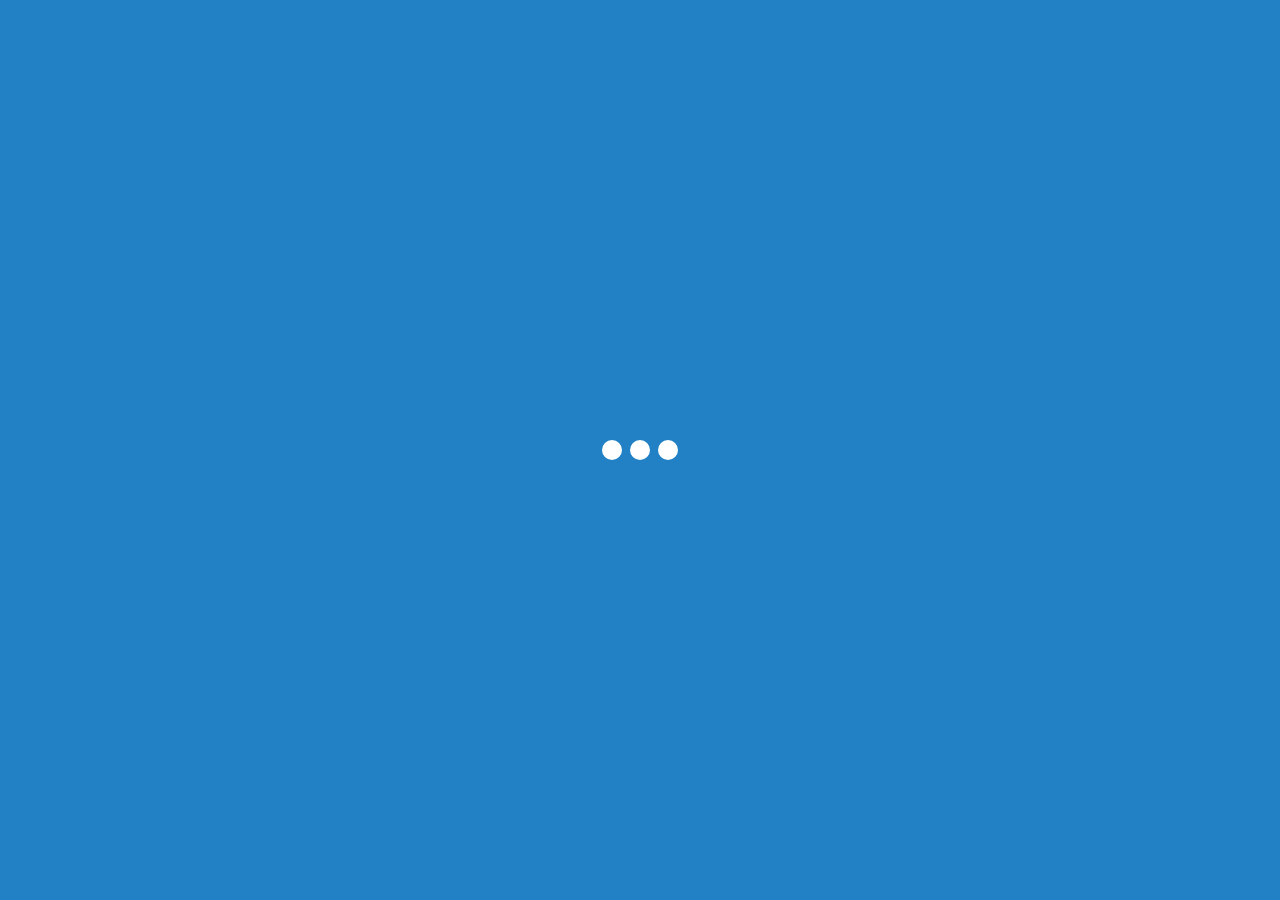
==== commit 276f1153: "new page" ====
--- a/index.html
+++ b/index.html
@@ -19,18 +19,53 @@
     <meta property="og:url" content="http://lagostavinhoverde.com/index.html" />
     <meta
       property="og:image"
-      content="http://lagostavinhoverde.comImagens/logo-fb.png"
+      content="http://lagostavinhoverde.com/Imagens/logo-fb.png"
     />
     <meta
       property="og:description"
       content="Lagosta é produzido na região norte de portugal, onde a brisa do atlântico dá às uvas um sabor fresco e vibrante."
     />
-    <link rel="stylesheet" href="assets/index.BefH7DUn.css" />
-    <script src="assets/client.5I5BMcNS.js"></script>
+    <link rel="stylesheet" href="./assets/index.DfGy2Fm5.css" />
+    <style>
+      :root {
+        --dark-blue: #11346e;
+        --light-blue: #0b5d9a;
+        --yellow: #ffd800;
+        --letter-shadow: #13377d;
+        font-family: Myriad Pro;
+        line-height: 1.5;
+        font-weight: 400;
+        color-scheme: light dark;
+        color: #fff;
+        background-color: #2281c4;
+        background-image: url(./Imagens/Fundo.jpg);
+        background-size: 100%;
+        background-position: center 0;
+        background-repeat: no-repeat;
+        font-synthesis: none;
+        text-rendering: optimizeLegibility;
+        -webkit-font-smoothing: antialiased;
+        -moz-osx-font-smoothing: grayscale;
+      }
+      .preloader {
+        position: fixed;
+        top: 0;
+        left: 0;
+        width: 100%;
+        height: 100%;
+        background: #2281c4;
+        color: #fff;
+        font-size: 32pt;
+        display: flex;
+        justify-content: center;
+        align-items: center;
+        z-index: 1000;
+      }
+    </style>
     <script type="module">
       document.addEventListener("DOMContentLoaded", function () {
         const e = new Image();
-        (e.src = "Imagens/Fundo.jpg"),
+        (e.src = "./Imagens/Fundo.jpg"),
           (e.onload = function () {
             const c = document.getElementById("preloader");
             c && (c.style.display = "none");
@@ -90,7 +125,7 @@
             class="flex justify-center sm:px-8 py-2 xs:py-4 sm:py-8 md:py-12"
           >
             <img
-              src="Imagens/Logo-LAGOSTA-novo.png"
+              src="./Imagens/Logo-LAGOSTA-novo.png"
               alt="Lagosta Vinho Verde"
               loading="lazy"
               class="w-1/3 xs:w-1/4"
@@ -233,12 +268,12 @@
           <div class="flex w-fit gap-2 md:gap-4 lg:gap-6 xl:gap-12">
             <div class="flex -space-x-10">
               <img
-                src="Imagens/Garrafas/Lagosta-VV-Branco-750ml_SC-120anos_HQ.png"
+                src="./Imagens/Garrafas/Lagosta-VV-Branco-750ml_SC-120anos_HQ.png"
                 alt="Lagosta VV Branco"
                 class="w-16 xs:w-24 sm:w-32 lg:w-28 xl:w-36 h-full z-10 translate-y-4"
               />
               <img
-                src="Imagens/Garrafas/Lagosta-VV-Rose-750ml_120-Anos.png"
+                src="./Imagens/Garrafas/Lagosta-VV-Rose-750ml_120-Anos.png"
                 alt="Lagosta VV Rose"
                 class="w-16 xs:w-24 sm:w-32 lg:w-28 xl:w-36 h-full"
               />
@@ -268,12 +303,12 @@
           <div class="flex w-fit gap-2 md:gap-4 lg:gap-6 xl:gap-12">
             <div class="flex -space-x-10">
               <img
-                src="Imagens/Garrafas/Lagosta-VV_ICE_Chill_br-750ml_120-anos.png"
+                src="./Imagens/Garrafas/Lagosta-VV_ICE_Chill_br-750ml_120-anos.png"
                 alt="Lagosta VV Branco"
                 class="w-16 xs:w-24 sm:w-32 lg:w-28 xl:w-36 h-full z-10 translate-y-4"
               />
               <img
-                src="Imagens/Garrafas/Lagosta-VV_ICE_Chill_rs-750ml_120-anos.png"
+                src="./Imagens/Garrafas/Lagosta-VV_ICE_Chill_rs-750ml_120-anos.png"
                 alt="Lagosta VV Rose"
                 class="w-16 xs:w-24 sm:w-32 lg:w-28 xl:w-36 h-full"
               />
@@ -415,28 +450,28 @@
           >
             <div>
               <img
-                src="Imagens/lg-rod-1.png"
+                src="./Imagens/lg-rod-1.png"
                 alt="Lagosta Vinho Verde"
                 class="flex h-10"
               />
             </div>
             <div>
               <img
-                src="Imagens/lg-rod-2.png"
+                src="./Imagens/lg-rod-2.png"
                 alt="Enoport Wines"
                 class="flex h-10"
               />
             </div>
             <div>
               <img
-                src="Imagens/lg-rod-3.png"
+                src="./Imagens/lg-rod-3.png"
                 alt="Wine Moderation"
                 class="flex h-10"
               />
             </div>
             <div>
               <img
-                src="Imagens/lg-rod-4.png"
+                src="./Imagens/lg-rod-4.png"
                 alt="Wines of Portugal"
                 class="flex h-10"
               />
--- a/assets/index.DfGy2Fm5.css
+++ b/assets/index.DfGy2Fm5.css
@@ -0,0 +1 @@
+*,:before,:after{box-sizing:border-box;border-width:0;border-style:solid;border-color:#e5e7eb}:before,:after{--tw-content: ""}html,:host{line-height:1.5;-webkit-text-size-adjust:100%;-moz-tab-size:4;-o-tab-size:4;tab-size:4;font-family:ui-sans-serif,system-ui,sans-serif,"Apple Color Emoji","Segoe UI Emoji",Segoe UI Symbol,"Noto Color Emoji";font-feature-settings:normal;font-variation-settings:normal;-webkit-tap-highlight-color:transparent}body{margin:0;line-height:inherit}hr{height:0;color:inherit;border-top-width:1px}abbr:where([title]){-webkit-text-decoration:underline dotted;text-decoration:underline dotted}h1,h2,h3,h4,h5,h6{font-size:inherit;font-weight:inherit}a{color:inherit;text-decoration:inherit}b,strong{font-weight:bolder}code,kbd,samp,pre{font-family:ui-monospace,SFMono-Regular,Menlo,Monaco,Consolas,Liberation Mono,Courier New,monospace;font-feature-settings:normal;font-variation-settings:normal;font-size:1em}small{font-size:80%}sub,sup{font-size:75%;line-height:0;position:relative;vertical-align:baseline}sub{bottom:-.25em}sup{top:-.5em}table{text-indent:0;border-color:inherit;border-collapse:collapse}button,input,optgroup,select,textarea{font-family:inherit;font-feature-settings:inherit;font-variation-settings:inherit;font-size:100%;font-weight:inherit;line-height:inherit;letter-spacing:inherit;color:inherit;margin:0;padding:0}button,select{text-transform:none}button,input:where([type=button]),input:where([type=reset]),input:where([type=submit]){-webkit-appearance:button;background-color:transparent;background-image:none}:-moz-focusring{outline:auto}:-moz-ui-invalid{box-shadow:none}progress{vertical-align:baseline}::-webkit-inner-spin-button,::-webkit-outer-spin-button{height:auto}[type=search]{-webkit-appearance:textfield;outline-offset:-2px}::-webkit-search-decoration{-webkit-appearance:none}::-webkit-file-upload-button{-webkit-appearance:button;font:inherit}summary{display:list-item}blockquote,dl,dd,h1,h2,h3,h4,h5,h6,hr,figure,p,pre{margin:0}fieldset{margin:0;padding:0}legend{padding:0}ol,ul,menu{list-style:none;margin:0;padding:0}dialog{padding:0}textarea{resize:vertical}input::-moz-placeholder,textarea::-moz-placeholder{opacity:1;color:#9ca3af}input::placeholder,textarea::placeholder{opacity:1;color:#9ca3af}button,[role=button]{cursor:pointer}:disabled{cursor:default}img,svg,video,canvas,audio,iframe,embed,object{display:block;vertical-align:middle}img,video{max-width:100%;height:auto}[hidden]{display:none}*,:before,:after{--tw-border-spacing-x: 0;--tw-border-spacing-y: 0;--tw-translate-x: 0;--tw-translate-y: 0;--tw-rotate: 0;--tw-skew-x: 0;--tw-skew-y: 0;--tw-scale-x: 1;--tw-scale-y: 1;--tw-pan-x: ;--tw-pan-y: ;--tw-pinch-zoom: ;--tw-scroll-snap-strictness: proximity;--tw-gradient-from-position: ;--tw-gradient-via-position: ;--tw-gradient-to-position: ;--tw-ordinal: ;--tw-slashed-zero: ;--tw-numeric-figure: ;--tw-numeric-spacing: ;--tw-numeric-fraction: ;--tw-ring-inset: ;--tw-ring-offset-width: 0px;--tw-ring-offset-color: #fff;--tw-ring-color: rgb(59 130 246 / .5);--tw-ring-offset-shadow: 0 0 #0000;--tw-ring-shadow: 0 0 #0000;--tw-shadow: 0 0 #0000;--tw-shadow-colored: 0 0 #0000;--tw-blur: ;--tw-brightness: ;--tw-contrast: ;--tw-grayscale: ;--tw-hue-rotate: ;--tw-invert: ;--tw-saturate: ;--tw-sepia: ;--tw-drop-shadow: ;--tw-backdrop-blur: ;--tw-backdrop-brightness: ;--tw-backdrop-contrast: ;--tw-backdrop-grayscale: ;--tw-backdrop-hue-rotate: ;--tw-backdrop-invert: ;--tw-backdrop-opacity: ;--tw-backdrop-saturate: ;--tw-backdrop-sepia: ;--tw-contain-size: ;--tw-contain-layout: ;--tw-contain-paint: ;--tw-contain-style: }::backdrop{--tw-border-spacing-x: 0;--tw-border-spacing-y: 0;--tw-translate-x: 0;--tw-translate-y: 0;--tw-rotate: 0;--tw-skew-x: 0;--tw-skew-y: 0;--tw-scale-x: 1;--tw-scale-y: 1;--tw-pan-x: ;--tw-pan-y: ;--tw-pinch-zoom: ;--tw-scroll-snap-strictness: proximity;--tw-gradient-from-position: ;--tw-gradient-via-position: ;--tw-gradient-to-position: ;--tw-ordinal: ;--tw-slashed-zero: ;--tw-numeric-figure: ;--tw-numeric-spacing: ;--tw-numeric-fraction: ;--tw-ring-inset: ;--tw-ring-offset-width: 0px;--tw-ring-offset-color: #fff;--tw-ring-color: rgb(59 130 246 / .5);--tw-ring-offset-shadow: 0 0 #0000;--tw-ring-shadow: 0 0 #0000;--tw-shadow: 0 0 #0000;--tw-shadow-colored: 0 0 #0000;--tw-blur: ;--tw-brightness: ;--tw-contrast: ;--tw-grayscale: ;--tw-hue-rotate: ;--tw-invert: ;--tw-saturate: ;--tw-sepia: ;--tw-drop-shadow: ;--tw-backdrop-blur: ;--tw-backdrop-brightness: ;--tw-backdrop-contrast: ;--tw-backdrop-grayscale: ;--tw-backdrop-hue-rotate: ;--tw-backdrop-invert: ;--tw-backdrop-opacity: ;--tw-backdrop-saturate: ;--tw-backdrop-sepia: ;--tw-contain-size: ;--tw-contain-layout: ;--tw-contain-paint: ;--tw-contain-style: }.absolute{position:absolute}.relative{position:relative}.-right-16{right:-4rem}.-top-6{top:-1.5rem}.bottom-4{bottom:1rem}.left-1\/2{left:50%}.right-\[20\%\]{right:20%}.top-1\/2{top:50%}.z-10{z-index:10}.-my-8{margin-top:-2rem;margin-bottom:-2rem}.mx-auto{margin-left:auto;margin-right:auto}.-ml-2{margin-left:-.5rem}.-mt-2{margin-top:-.5rem}.mb-10{margin-bottom:2.5rem}.mb-12{margin-bottom:3rem}.mb-4{margin-bottom:1rem}.mb-6{margin-bottom:1.5rem}.mb-8{margin-bottom:2rem}.mr-1{margin-right:.25rem}.mt-10{margin-top:2.5rem}.mt-12{margin-top:3rem}.mt-16{margin-top:4rem}.mt-2{margin-top:.5rem}.mt-20{margin-top:5rem}.mt-28{margin-top:7rem}.mt-32{margin-top:8rem}.mt-40{margin-top:10rem}.mt-6{margin-top:1.5rem}.mt-8{margin-top:2rem}.mt-auto{margin-top:auto}.flex{display:flex}.grid{display:grid}.hidden{display:none}.aspect-\[16\/11\]{aspect-ratio:16/11}.aspect-video{aspect-ratio:16 / 9}.h-10{height:2.5rem}.h-12{height:3rem}.h-20{height:5rem}.h-5{height:1.25rem}.h-auto{height:auto}.h-fit{height:-moz-fit-content;height:fit-content}.h-full{height:100%}.w-1\/3{width:33.333333%}.w-16{width:4rem}.w-20{width:5rem}.w-24{width:6rem}.w-32{width:8rem}.w-5{width:1.25rem}.w-6{width:1.5rem}.w-auto{width:auto}.w-fit{width:-moz-fit-content;width:fit-content}.w-full{width:100%}.max-w-5xl{max-width:64rem}.max-w-6xl{max-width:72rem}.max-w-\[1250px\]{max-width:1250px}.max-w-\[1400px\]{max-width:1400px}.flex-1{flex:1 1 0%}.-translate-x-1\/2{--tw-translate-x: -50%;transform:translate(var(--tw-translate-x),var(--tw-translate-y)) rotate(var(--tw-rotate)) skew(var(--tw-skew-x)) skewY(var(--tw-skew-y)) scaleX(var(--tw-scale-x)) scaleY(var(--tw-scale-y))}.translate-x-1\/2{--tw-translate-x: 50%;transform:translate(var(--tw-translate-x),var(--tw-translate-y)) rotate(var(--tw-rotate)) skew(var(--tw-skew-x)) skewY(var(--tw-skew-y)) scaleX(var(--tw-scale-x)) scaleY(var(--tw-scale-y))}.translate-y-4{--tw-translate-y: 1rem;transform:translate(var(--tw-translate-x),var(--tw-translate-y)) rotate(var(--tw-rotate)) skew(var(--tw-skew-x)) skewY(var(--tw-skew-y)) scaleX(var(--tw-scale-x)) scaleY(var(--tw-scale-y))}.rotate-180{--tw-rotate: 180deg;transform:translate(var(--tw-translate-x),var(--tw-translate-y)) rotate(var(--tw-rotate)) skew(var(--tw-skew-x)) skewY(var(--tw-skew-y)) scaleX(var(--tw-scale-x)) scaleY(var(--tw-scale-y))}.scale-75{--tw-scale-x: .75;--tw-scale-y: .75;transform:translate(var(--tw-translate-x),var(--tw-translate-y)) rotate(var(--tw-rotate)) skew(var(--tw-skew-x)) skewY(var(--tw-skew-y)) scaleX(var(--tw-scale-x)) scaleY(var(--tw-scale-y))}.transform{transform:translate(var(--tw-translate-x),var(--tw-translate-y)) rotate(var(--tw-rotate)) skew(var(--tw-skew-x)) skewY(var(--tw-skew-y)) scaleX(var(--tw-scale-x)) scaleY(var(--tw-scale-y))}@keyframes bounce{0%,to{transform:translateY(-25%);animation-timing-function:cubic-bezier(.8,0,1,1)}50%{transform:none;animation-timing-function:cubic-bezier(0,0,.2,1)}}.animate-bounce{animation:bounce 1s infinite}.grid-cols-1{grid-template-columns:repeat(1,minmax(0,1fr))}.flex-col{flex-direction:column}.flex-wrap{flex-wrap:wrap}.items-center{align-items:center}.items-baseline{align-items:baseline}.justify-center{justify-content:center}.gap-1{gap:.25rem}.gap-12{gap:3rem}.gap-14{gap:3.5rem}.gap-16{gap:4rem}.gap-2{gap:.5rem}.gap-20{gap:5rem}.gap-3{gap:.75rem}.gap-4{gap:1rem}.gap-6{gap:1.5rem}.gap-8{gap:2rem}.-space-x-10>:not([hidden])~:not([hidden]){--tw-space-x-reverse: 0;margin-right:calc(-2.5rem * var(--tw-space-x-reverse));margin-left:calc(-2.5rem * calc(1 - var(--tw-space-x-reverse)))}.space-x-2>:not([hidden])~:not([hidden]){--tw-space-x-reverse: 0;margin-right:calc(.5rem * var(--tw-space-x-reverse));margin-left:calc(.5rem * calc(1 - var(--tw-space-x-reverse)))}.space-y-8>:not([hidden])~:not([hidden]){--tw-space-y-reverse: 0;margin-top:calc(2rem * calc(1 - var(--tw-space-y-reverse)));margin-bottom:calc(2rem * var(--tw-space-y-reverse))}.whitespace-nowrap{white-space:nowrap}.rounded{border-radius:.25rem}.rounded-\[1rem\]{border-radius:1rem}.rounded-full{border-radius:9999px}.border{border-width:1px}.border-2{border-width:2px}.border-dark-blue{border-color:var(--dark-blue)}.border-white{--tw-border-opacity: 1;border-color:rgb(255 255 255 / var(--tw-border-opacity))}.bg-dark-green{background-color:var(--dark-green)}.bg-footer{--tw-bg-opacity: 1;background-color:rgb(33 59 120 / var(--tw-bg-opacity))}.bg-white{--tw-bg-opacity: 1;background-color:rgb(255 255 255 / var(--tw-bg-opacity))}.bg-white\/70{background-color:#ffffffb3}.p-2{padding:.5rem}.p-8{padding:2rem}.px-10{padding-left:2.5rem;padding-right:2.5rem}.px-12{padding-left:3rem;padding-right:3rem}.px-2{padding-left:.5rem;padding-right:.5rem}.px-6{padding-left:1.5rem;padding-right:1.5rem}.px-8{padding-left:2rem;padding-right:2rem}.py-0{padding-top:0;padding-bottom:0}.py-0\.5{padding-top:.125rem;padding-bottom:.125rem}.py-1{padding-top:.25rem;padding-bottom:.25rem}.py-1\.5{padding-top:.375rem;padding-bottom:.375rem}.py-2{padding-top:.5rem;padding-bottom:.5rem}.pb-12{padding-bottom:3rem}.pt-16{padding-top:4rem}.text-center{text-align:center}.text-start{text-align:start}.text-2xl{font-size:1.5rem;line-height:2rem}.text-3xl{font-size:1.875rem;line-height:2.25rem}.text-4xl{font-size:2.25rem;line-height:2.5rem}.text-\[1\.6rem\]{font-size:1.6rem}.text-base{font-size:1rem;line-height:1.5rem}.text-lg{font-size:1.125rem;line-height:1.75rem}.text-sm{font-size:.875rem;line-height:1.25rem}.text-xl{font-size:1.25rem;line-height:1.75rem}.text-xs{font-size:.75rem;line-height:1rem}.font-bold{font-weight:700}.font-extrabold{font-weight:800}.font-semibold{font-weight:600}.font-thin{font-weight:100}.uppercase{text-transform:uppercase}.italic{font-style:italic}.leading-none{line-height:1}.leading-tight{line-height:1.25}.tracking-normal{letter-spacing:0em}.tracking-tight{letter-spacing:-.025em}.tracking-tighter{letter-spacing:-.05em}.text-dark-blue{color:var(--dark-blue)}.text-neutral-600{--tw-text-opacity: 1;color:rgb(82 82 82 / var(--tw-text-opacity))}.text-white{--tw-text-opacity: 1;color:rgb(255 255 255 / var(--tw-text-opacity))}.outline{outline-style:solid}.outline-4{outline-width:4px}.outline-white{outline-color:#fff}.transition{transition-property:color,background-color,border-color,text-decoration-color,fill,stroke,opacity,box-shadow,transform,filter,-webkit-backdrop-filter;transition-property:color,background-color,border-color,text-decoration-color,fill,stroke,opacity,box-shadow,transform,filter,backdrop-filter;transition-property:color,background-color,border-color,text-decoration-color,fill,stroke,opacity,box-shadow,transform,filter,backdrop-filter,-webkit-backdrop-filter;transition-timing-function:cubic-bezier(.4,0,.2,1);transition-duration:.15s}.\[animation-delay\:-0\.13s\]{animation-delay:-.13s}.\[animation-delay\:-0\.3s\]{animation-delay:-.3s}@font-face{font-family:Likely;src:url(/fonts/likely-sans-regular.otf);font-weight:400}@font-face{font-family:Myriad Pro;src:url(/fonts/MYRIADPRO-REGULAR.OTF);font-weight:400}@font-face{font-family:Myriad Pro;src:url(/fonts/MYRIADPRO-SEMIBOLD.OTF);font-weight:600}@font-face{font-family:Myriad Pro;src:url(/fonts/MYRIADPRO-BOLD.OTF);font-weight:700}@font-face{font-family:Abadi MT;src:url(/fonts/Abadi-MT-Condensed-Extra-Bold-Regular-Font.ttf)}@font-face{font-family:Ela Sans;src:url(/fonts/Ela-Sans-Bold-Regular.ttf);font-weight:700;font-style:normal}@font-face{font-family:Ela Sans;src:url(/fonts/Ela-Sans-Bold-Italic.ttf);font-weight:700;font-style:italic}html,body{max-width:100svw;width:100%;height:auto;overflow-x:hidden}.font-likely{font-family:Likely;font-weight:400}.font-myriad-pro{font-family:Myriad Pro}.font-abadi{font-family:Abadi MT}.font-ela{font-family:Ela Sans}.hover\:-translate-y-1:hover{--tw-translate-y: -.25rem;transform:translate(var(--tw-translate-x),var(--tw-translate-y)) rotate(var(--tw-rotate)) skew(var(--tw-skew-x)) skewY(var(--tw-skew-y)) scaleX(var(--tw-scale-x)) scaleY(var(--tw-scale-y))}.hover\:bg-white\/10:hover{background-color:#ffffff1a}.hover\:bg-white\/60:hover{background-color:#fff9}.hover\:text-neutral-300:hover{--tw-text-opacity: 1;color:rgb(212 212 212 / var(--tw-text-opacity))}.hover\:text-neutral-700:hover{--tw-text-opacity: 1;color:rgb(64 64 64 / var(--tw-text-opacity))}.hover\:shadow-xl:hover{--tw-shadow: 0 20px 25px -5px rgb(0 0 0 / .1), 0 8px 10px -6px rgb(0 0 0 / .1);--tw-shadow-colored: 0 20px 25px -5px var(--tw-shadow-color), 0 8px 10px -6px var(--tw-shadow-color);box-shadow:var(--tw-ring-offset-shadow, 0 0 #0000),var(--tw-ring-shadow, 0 0 #0000),var(--tw-shadow)}@media (min-width: 480px){.xs\:mt-10{margin-top:2.5rem}.xs\:mt-20{margin-top:5rem}.xs\:block{display:block}.xs\:h-24{height:6rem}.xs\:w-1\/4{width:25%}.xs\:w-24{width:6rem}.xs\:scale-90{--tw-scale-x: .9;--tw-scale-y: .9;transform:translate(var(--tw-translate-x),var(--tw-translate-y)) rotate(var(--tw-rotate)) skew(var(--tw-skew-x)) skewY(var(--tw-skew-y)) scaleX(var(--tw-scale-x)) scaleY(var(--tw-scale-y))}.xs\:flex-row{flex-direction:row}.xs\:gap-12{gap:3rem}.xs\:gap-16{gap:4rem}.xs\:px-8{padding-left:2rem;padding-right:2rem}.xs\:py-4{padding-top:1rem;padding-bottom:1rem}.xs\:text-2xl{font-size:1.5rem;line-height:2rem}.xs\:text-lg{font-size:1.125rem;line-height:1.75rem}.xs\:text-xl{font-size:1.25rem;line-height:1.75rem}}@media (min-width: 640px){.sm\:mx-auto{margin-left:auto;margin-right:auto}.sm\:mb-12{margin-bottom:3rem}.sm\:mt-28{margin-top:7rem}.sm\:h-28{height:7rem}.sm\:w-1\/2{width:50%}.sm\:w-2\/3{width:66.666667%}.sm\:w-3\/4{width:75%}.sm\:w-32{width:8rem}.sm\:scale-95{--tw-scale-x: .95;--tw-scale-y: .95;transform:translate(var(--tw-translate-x),var(--tw-translate-y)) rotate(var(--tw-rotate)) skew(var(--tw-skew-x)) skewY(var(--tw-skew-y)) scaleX(var(--tw-scale-x)) scaleY(var(--tw-scale-y))}.sm\:grid-cols-2{grid-template-columns:repeat(2,minmax(0,1fr))}.sm\:gap-10{gap:2.5rem}.sm\:gap-14{gap:3.5rem}.sm\:gap-20{gap:5rem}.sm\:gap-24{gap:6rem}.sm\:px-0{padding-left:0;padding-right:0}.sm\:px-10{padding-left:2.5rem;padding-right:2.5rem}.sm\:px-8{padding-left:2rem;padding-right:2rem}.sm\:py-8{padding-top:2rem;padding-bottom:2rem}.sm\:pt-28{padding-top:7rem}.sm\:text-2xl{font-size:1.5rem;line-height:2rem}.sm\:text-3xl{font-size:1.875rem;line-height:2.25rem}.sm\:text-4xl{font-size:2.25rem;line-height:2.5rem}.sm\:text-5xl{font-size:3rem;line-height:1}.sm\:text-base{font-size:1rem;line-height:1.5rem}.sm\:text-lg{font-size:1.125rem;line-height:1.75rem}.sm\:text-xl{font-size:1.25rem;line-height:1.75rem}}@media (min-width: 768px){.md\:mb-14{margin-bottom:3.5rem}.md\:mb-8{margin-bottom:2rem}.md\:mt-12{margin-top:3rem}.md\:mt-20{margin-top:5rem}.md\:mt-24{margin-top:6rem}.md\:mt-36{margin-top:9rem}.md\:block{display:block}.md\:h-32{height:8rem}.md\:w-24{width:6rem}.md\:w-4\/5{width:80%}.md\:w-full{width:100%}.md\:flex-none{flex:none}.md\:translate-x-full{--tw-translate-x: 100%;transform:translate(var(--tw-translate-x),var(--tw-translate-y)) rotate(var(--tw-rotate)) skew(var(--tw-skew-x)) skewY(var(--tw-skew-y)) scaleX(var(--tw-scale-x)) scaleY(var(--tw-scale-y))}.md\:scale-100{--tw-scale-x: 1;--tw-scale-y: 1;transform:translate(var(--tw-translate-x),var(--tw-translate-y)) rotate(var(--tw-rotate)) skew(var(--tw-skew-x)) skewY(var(--tw-skew-y)) scaleX(var(--tw-scale-x)) scaleY(var(--tw-scale-y))}.md\:flex-row{flex-direction:row}.md\:gap-12{gap:3rem}.md\:gap-2{gap:.5rem}.md\:gap-24{gap:6rem}.md\:gap-4{gap:1rem}.md\:gap-6{gap:1.5rem}.md\:px-12{padding-left:3rem;padding-right:3rem}.md\:py-12{padding-top:3rem;padding-bottom:3rem}.md\:text-2xl{font-size:1.5rem;line-height:2rem}.md\:text-3xl{font-size:1.875rem;line-height:2.25rem}.md\:text-4xl{font-size:2.25rem;line-height:2.5rem}.md\:text-5xl{font-size:3rem;line-height:1}.md\:text-6xl{font-size:3.75rem;line-height:1}.md\:text-base{font-size:1rem;line-height:1.5rem}.md\:text-lg{font-size:1.125rem;line-height:1.75rem}.md\:text-xl{font-size:1.25rem;line-height:1.75rem}}@media (min-width: 1024px){.lg\:mb-16{margin-bottom:4rem}.lg\:mt-28{margin-top:7rem}.lg\:mt-40{margin-top:10rem}.lg\:mt-44{margin-top:11rem}.lg\:block{display:block}.lg\:h-36{height:9rem}.lg\:w-28{width:7rem}.lg\:w-3\/5{width:60%}.lg\:flex-row{flex-direction:row}.lg\:gap-12{gap:3rem}.lg\:gap-16{gap:4rem}.lg\:gap-20{gap:5rem}.lg\:gap-28{gap:7rem}.lg\:gap-32{gap:8rem}.lg\:gap-4{gap:1rem}.lg\:gap-6{gap:1.5rem}.lg\:px-0{padding-left:0;padding-right:0}.lg\:px-14{padding-left:3.5rem;padding-right:3.5rem}.lg\:px-2{padding-left:.5rem;padding-right:.5rem}.lg\:text-2xl{font-size:1.5rem;line-height:2rem}.lg\:text-3xl{font-size:1.875rem;line-height:2.25rem}.lg\:text-4xl{font-size:2.25rem;line-height:2.5rem}.lg\:text-5xl{font-size:3rem;line-height:1}.lg\:text-6xl{font-size:3.75rem;line-height:1}.lg\:text-\[1\.625rem\]{font-size:1.625rem}.lg\:text-lg{font-size:1.125rem;line-height:1.75rem}.lg\:text-xl{font-size:1.25rem;line-height:1.75rem}}@media (min-width: 1280px){.xl\:right-0{right:0}.xl\:top-0{top:0}.xl\:mt-32{margin-top:8rem}.xl\:mt-52{margin-top:13rem}.xl\:h-40{height:10rem}.xl\:w-36{width:9rem}.xl\:w-40{width:10rem}.xl\:max-w-\[1400px\]{max-width:1400px}.xl\:gap-12{gap:3rem}.xl\:gap-24{gap:6rem}.xl\:gap-32{gap:8rem}.xl\:px-16{padding-left:4rem;padding-right:4rem}.xl\:text-2xl{font-size:1.5rem;line-height:2rem}.xl\:text-3xl{font-size:1.875rem;line-height:2.25rem}.xl\:text-4xl{font-size:2.25rem;line-height:2.5rem}.xl\:text-5xl{font-size:3rem;line-height:1}.xl\:text-6xl{font-size:3.75rem;line-height:1}.xl\:text-7xl{font-size:4.5rem;line-height:1}.xl\:text-\[2\.35rem\]{font-size:2.35rem}.xl\:text-\[2\.5rem\]{font-size:2.5rem}.xl\:text-\[2rem\]{font-size:2rem}.xl\:text-\[4rem\]{font-size:4rem}.xl\:text-\[5rem\]{font-size:5rem}.xl\:text-xl{font-size:1.25rem;line-height:1.75rem}}@media (min-width: 1536px){.\32xl\:mt-0{margin-top:0}.\32xl\:gap-52{gap:13rem}.\32xl\:text-2xl{font-size:1.5rem;line-height:2rem}.\32xl\:text-4xl{font-size:2.25rem;line-height:2.5rem}.\32xl\:text-5xl{font-size:3rem;line-height:1}.\32xl\:text-lg{font-size:1.125rem;line-height:1.75rem}}
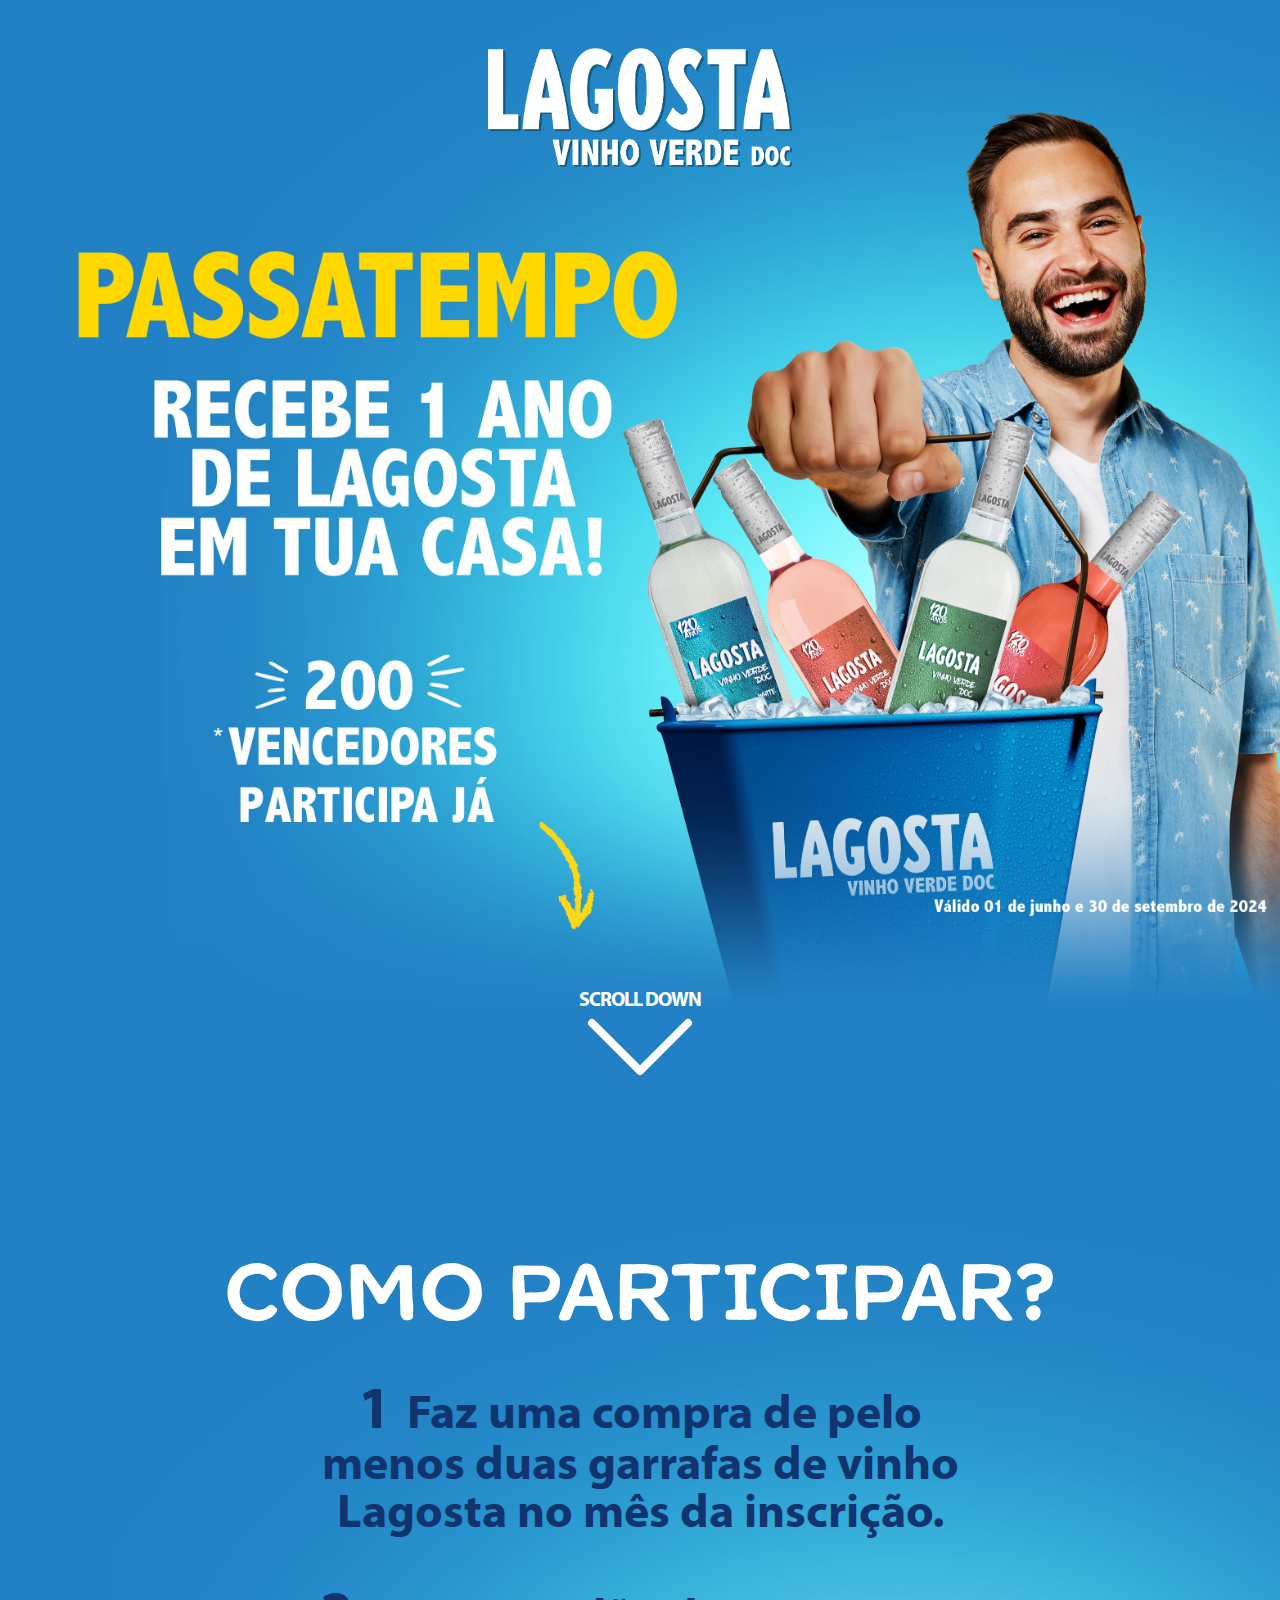
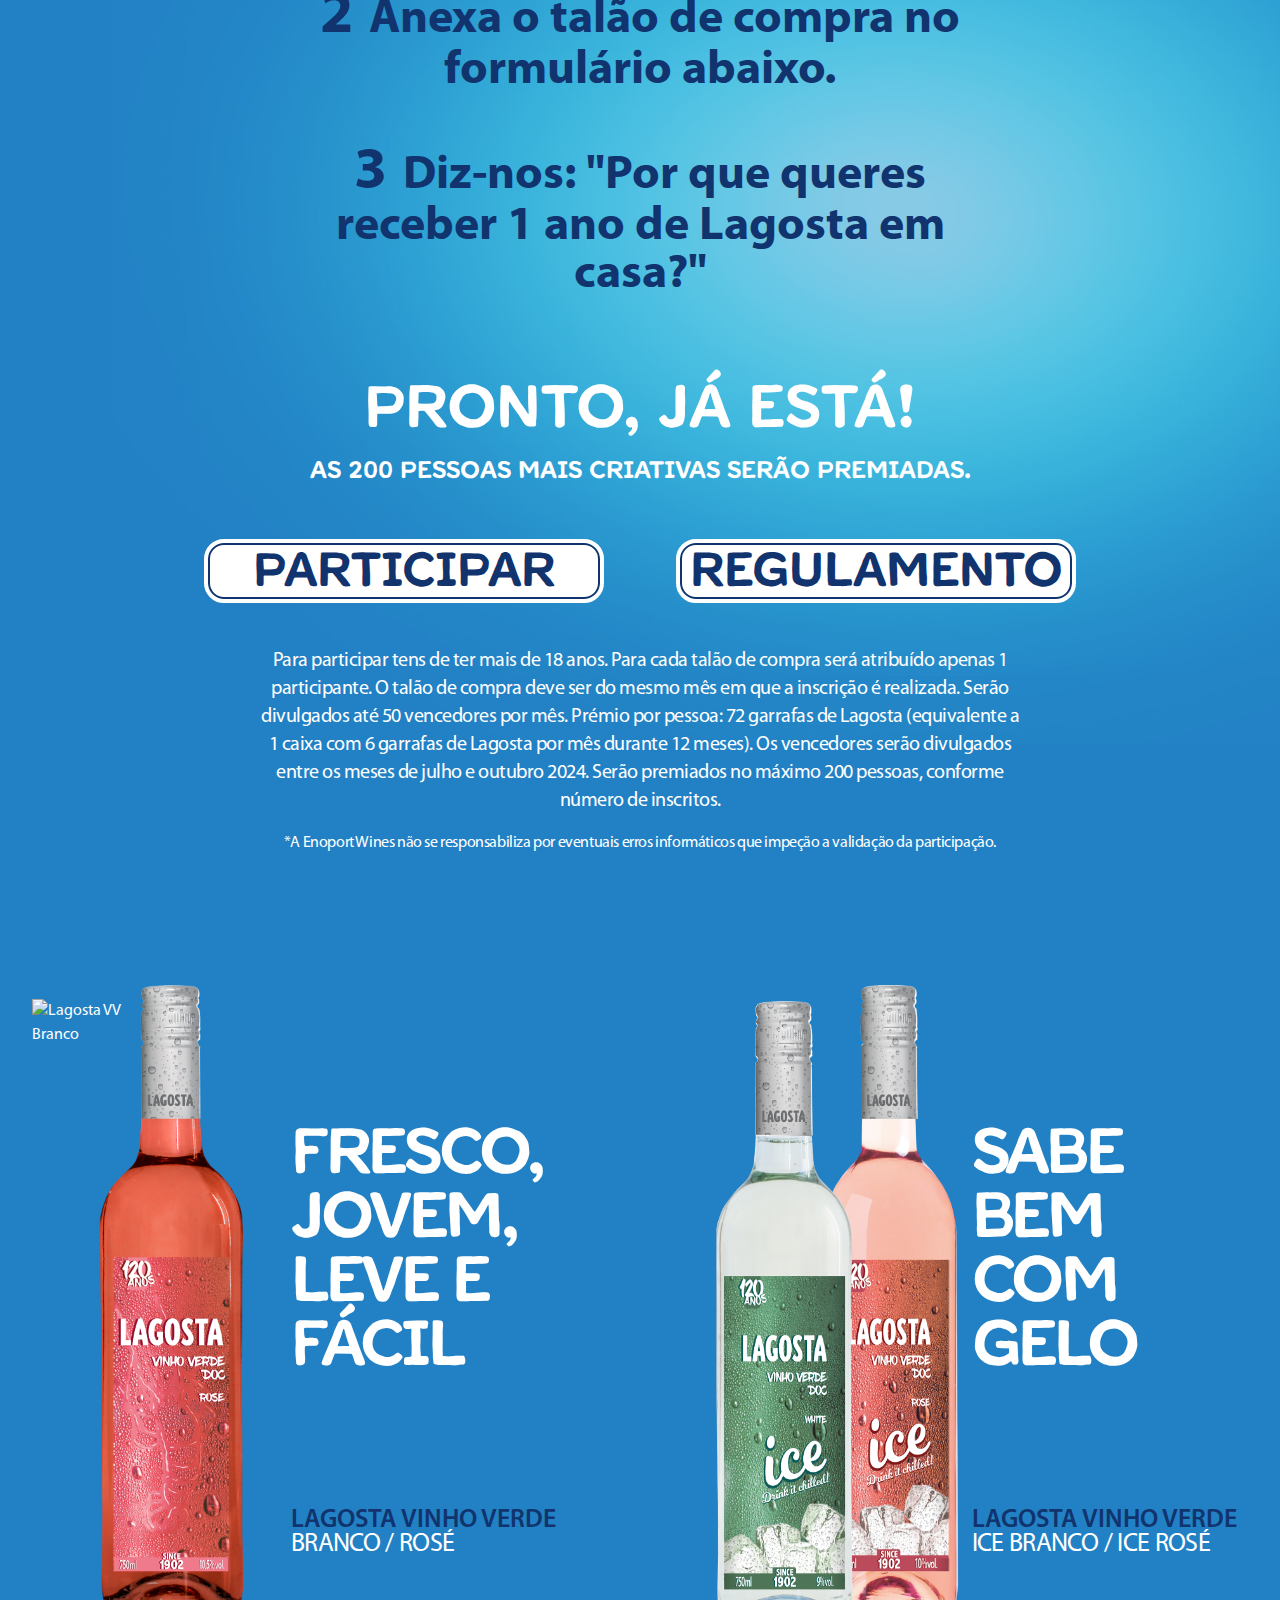
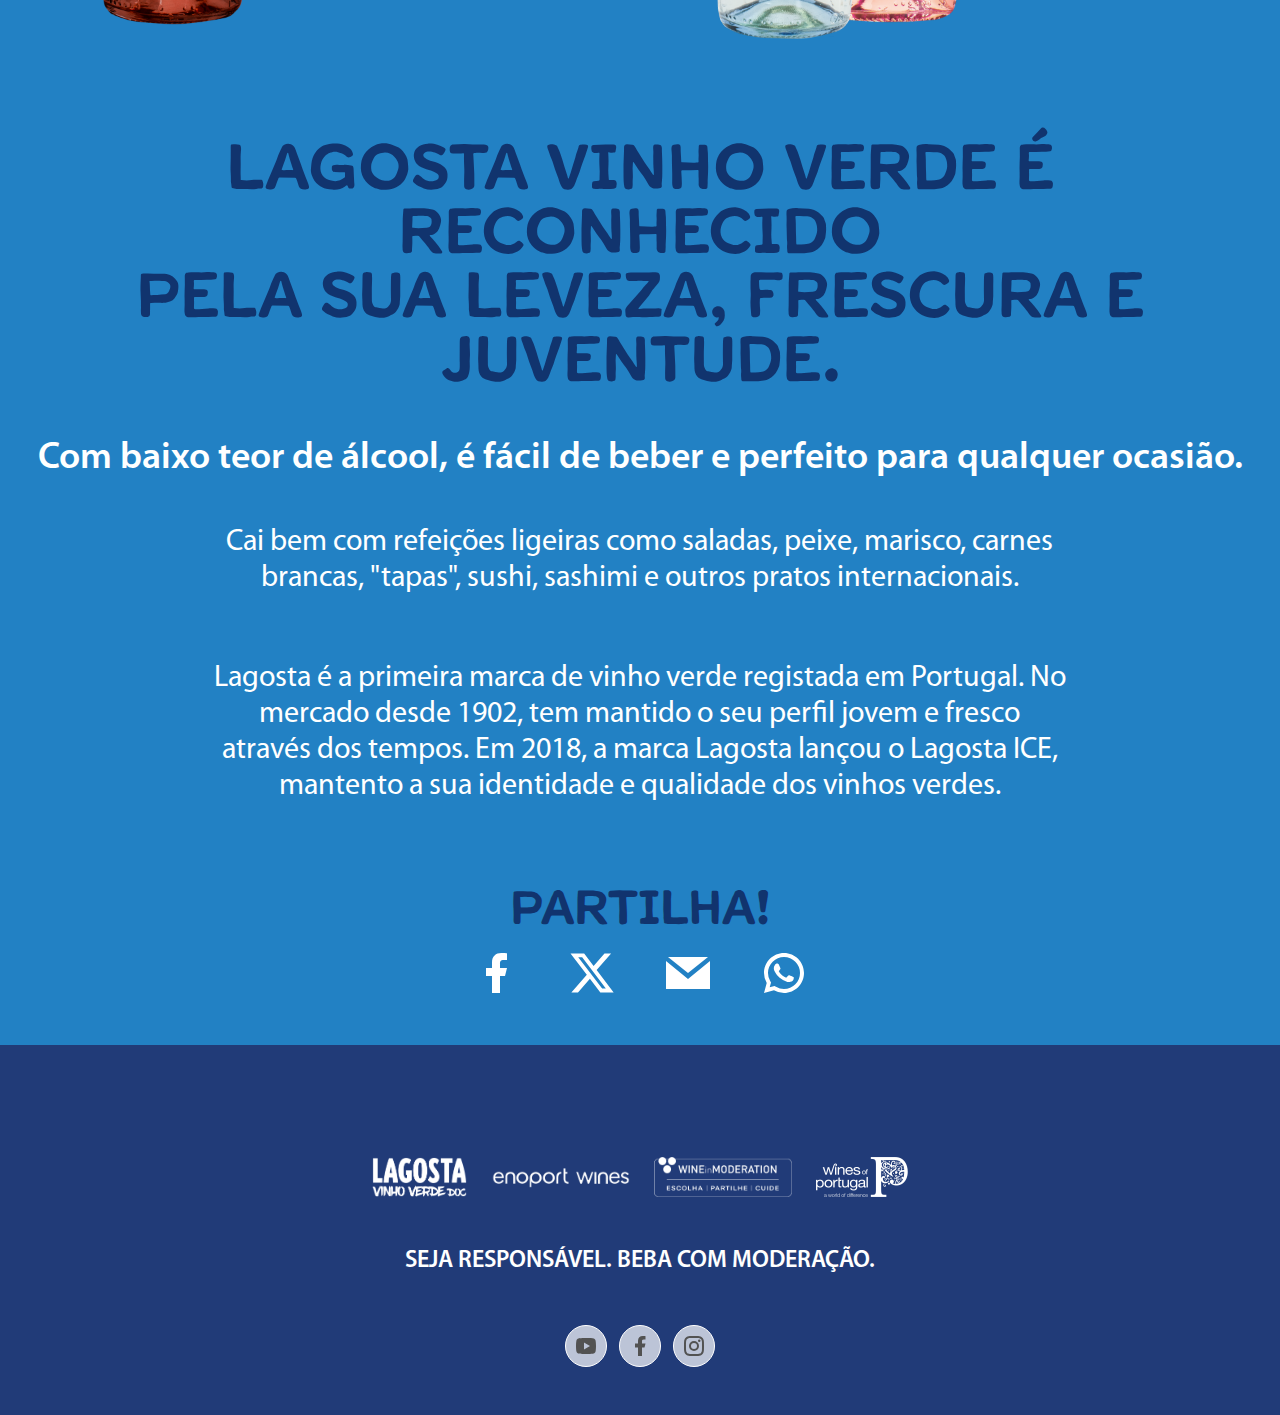
==== commit d7d5b043: "new changes" ====
--- a/index.html
+++ b/index.html
@@ -25,7 +25,7 @@
       property="og:description"
       content="Lagosta é produzido na região norte de portugal, onde a brisa do atlântico dá às uvas um sabor fresco e vibrante."
     />
-    <link rel="stylesheet" href="./assets/index.DfGy2Fm5.css" />
+    <link rel="stylesheet" href="./assets/index.BmPNa8y0.css" />
     <style>
       :root {
         --dark-blue: #11346e;
@@ -400,11 +400,11 @@
                   xmlns="http://www.w3.org/2000/svg"
                   width="1em"
                   height="1em"
-                  viewBox="0 0 24 24"
+                  viewBox="0 0 512 512"
                 >
                   <path
                     fill="currentColor"
-                    d="M22.213 5.656a8.384 8.384 0 0 1-2.402.658A4.195 4.195 0 0 0 21.649 4c-.82.488-1.719.83-2.655 1.015a4.182 4.182 0 0 0-7.126 3.814a11.874 11.874 0 0 1-8.621-4.37a4.168 4.168 0 0 0-.566 2.103c0 1.45.739 2.731 1.86 3.481a4.169 4.169 0 0 1-1.894-.523v.051a4.185 4.185 0 0 0 3.355 4.102a4.205 4.205 0 0 1-1.89.072A4.185 4.185 0 0 0 8.02 16.65a8.394 8.394 0 0 1-6.192 1.732a11.831 11.831 0 0 0 6.41 1.88c7.694 0 11.9-6.373 11.9-11.9c0-.18-.004-.362-.012-.541a8.497 8.497 0 0 0 2.086-2.164"
+                    d="M389.2 48h70.6L305.6 224.2L487 464H345L233.7 318.6L106.5 464H35.8l164.9-188.5L26.8 48h145.6l100.5 132.9zm-24.8 373.8h39.1L151.1 88h-42z"
                   ></path>
                 </svg>
               </button>
--- a/assets/index.BmPNa8y0.css
+++ b/assets/index.BmPNa8y0.css
@@ -0,0 +1 @@
+*,:before,:after{box-sizing:border-box;border-width:0;border-style:solid;border-color:#e5e7eb}:before,:after{--tw-content: ""}html,:host{line-height:1.5;-webkit-text-size-adjust:100%;-moz-tab-size:4;-o-tab-size:4;tab-size:4;font-family:ui-sans-serif,system-ui,sans-serif,"Apple Color Emoji","Segoe UI Emoji",Segoe UI Symbol,"Noto Color Emoji";font-feature-settings:normal;font-variation-settings:normal;-webkit-tap-highlight-color:transparent}body{margin:0;line-height:inherit}hr{height:0;color:inherit;border-top-width:1px}abbr:where([title]){-webkit-text-decoration:underline dotted;text-decoration:underline dotted}h1,h2,h3,h4,h5,h6{font-size:inherit;font-weight:inherit}a{color:inherit;text-decoration:inherit}b,strong{font-weight:bolder}code,kbd,samp,pre{font-family:ui-monospace,SFMono-Regular,Menlo,Monaco,Consolas,Liberation Mono,Courier New,monospace;font-feature-settings:normal;font-variation-settings:normal;font-size:1em}small{font-size:80%}sub,sup{font-size:75%;line-height:0;position:relative;vertical-align:baseline}sub{bottom:-.25em}sup{top:-.5em}table{text-indent:0;border-color:inherit;border-collapse:collapse}button,input,optgroup,select,textarea{font-family:inherit;font-feature-settings:inherit;font-variation-settings:inherit;font-size:100%;font-weight:inherit;line-height:inherit;letter-spacing:inherit;color:inherit;margin:0;padding:0}button,select{text-transform:none}button,input:where([type=button]),input:where([type=reset]),input:where([type=submit]){-webkit-appearance:button;background-color:transparent;background-image:none}:-moz-focusring{outline:auto}:-moz-ui-invalid{box-shadow:none}progress{vertical-align:baseline}::-webkit-inner-spin-button,::-webkit-outer-spin-button{height:auto}[type=search]{-webkit-appearance:textfield;outline-offset:-2px}::-webkit-search-decoration{-webkit-appearance:none}::-webkit-file-upload-button{-webkit-appearance:button;font:inherit}summary{display:list-item}blockquote,dl,dd,h1,h2,h3,h4,h5,h6,hr,figure,p,pre{margin:0}fieldset{margin:0;padding:0}legend{padding:0}ol,ul,menu{list-style:none;margin:0;padding:0}dialog{padding:0}textarea{resize:vertical}input::-moz-placeholder,textarea::-moz-placeholder{opacity:1;color:#9ca3af}input::placeholder,textarea::placeholder{opacity:1;color:#9ca3af}button,[role=button]{cursor:pointer}:disabled{cursor:default}img,svg,video,canvas,audio,iframe,embed,object{display:block;vertical-align:middle}img,video{max-width:100%;height:auto}[hidden]{display:none}*,:before,:after{--tw-border-spacing-x: 0;--tw-border-spacing-y: 0;--tw-translate-x: 0;--tw-translate-y: 0;--tw-rotate: 0;--tw-skew-x: 0;--tw-skew-y: 0;--tw-scale-x: 1;--tw-scale-y: 1;--tw-pan-x: ;--tw-pan-y: ;--tw-pinch-zoom: ;--tw-scroll-snap-strictness: proximity;--tw-gradient-from-position: ;--tw-gradient-via-position: ;--tw-gradient-to-position: ;--tw-ordinal: ;--tw-slashed-zero: ;--tw-numeric-figure: ;--tw-numeric-spacing: ;--tw-numeric-fraction: ;--tw-ring-inset: ;--tw-ring-offset-width: 0px;--tw-ring-offset-color: #fff;--tw-ring-color: rgb(59 130 246 / .5);--tw-ring-offset-shadow: 0 0 #0000;--tw-ring-shadow: 0 0 #0000;--tw-shadow: 0 0 #0000;--tw-shadow-colored: 0 0 #0000;--tw-blur: ;--tw-brightness: ;--tw-contrast: ;--tw-grayscale: ;--tw-hue-rotate: ;--tw-invert: ;--tw-saturate: ;--tw-sepia: ;--tw-drop-shadow: ;--tw-backdrop-blur: ;--tw-backdrop-brightness: ;--tw-backdrop-contrast: ;--tw-backdrop-grayscale: ;--tw-backdrop-hue-rotate: ;--tw-backdrop-invert: ;--tw-backdrop-opacity: ;--tw-backdrop-saturate: ;--tw-backdrop-sepia: ;--tw-contain-size: ;--tw-contain-layout: ;--tw-contain-paint: ;--tw-contain-style: }::backdrop{--tw-border-spacing-x: 0;--tw-border-spacing-y: 0;--tw-translate-x: 0;--tw-translate-y: 0;--tw-rotate: 0;--tw-skew-x: 0;--tw-skew-y: 0;--tw-scale-x: 1;--tw-scale-y: 1;--tw-pan-x: ;--tw-pan-y: ;--tw-pinch-zoom: ;--tw-scroll-snap-strictness: proximity;--tw-gradient-from-position: ;--tw-gradient-via-position: ;--tw-gradient-to-position: ;--tw-ordinal: ;--tw-slashed-zero: ;--tw-numeric-figure: ;--tw-numeric-spacing: ;--tw-numeric-fraction: ;--tw-ring-inset: ;--tw-ring-offset-width: 0px;--tw-ring-offset-color: #fff;--tw-ring-color: rgb(59 130 246 / .5);--tw-ring-offset-shadow: 0 0 #0000;--tw-ring-shadow: 0 0 #0000;--tw-shadow: 0 0 #0000;--tw-shadow-colored: 0 0 #0000;--tw-blur: ;--tw-brightness: ;--tw-contrast: ;--tw-grayscale: ;--tw-hue-rotate: ;--tw-invert: ;--tw-saturate: ;--tw-sepia: ;--tw-drop-shadow: ;--tw-backdrop-blur: ;--tw-backdrop-brightness: ;--tw-backdrop-contrast: ;--tw-backdrop-grayscale: ;--tw-backdrop-hue-rotate: ;--tw-backdrop-invert: ;--tw-backdrop-opacity: ;--tw-backdrop-saturate: ;--tw-backdrop-sepia: ;--tw-contain-size: ;--tw-contain-layout: ;--tw-contain-paint: ;--tw-contain-style: }.fixed{position:fixed}.absolute{position:absolute}.relative{position:relative}.-right-16{right:-4rem}.-top-6{top:-1.5rem}.bottom-4{bottom:1rem}.left-0{left:0}.left-1\/2{left:50%}.right-\[20\%\]{right:20%}.top-0{top:0}.top-1\/2{top:50%}.z-10{z-index:10}.z-50{z-index:50}.-my-8{margin-top:-2rem;margin-bottom:-2rem}.mx-auto{margin-left:auto;margin-right:auto}.-ml-2{margin-left:-.5rem}.-mt-2{margin-top:-.5rem}.mb-10{margin-bottom:2.5rem}.mb-12{margin-bottom:3rem}.mb-4{margin-bottom:1rem}.mb-6{margin-bottom:1.5rem}.mb-8{margin-bottom:2rem}.mr-1{margin-right:.25rem}.mt-10{margin-top:2.5rem}.mt-12{margin-top:3rem}.mt-16{margin-top:4rem}.mt-2{margin-top:.5rem}.mt-20{margin-top:5rem}.mt-28{margin-top:7rem}.mt-32{margin-top:8rem}.mt-4{margin-top:1rem}.mt-40{margin-top:10rem}.mt-6{margin-top:1.5rem}.mt-8{margin-top:2rem}.mt-auto{margin-top:auto}.flex{display:flex}.grid{display:grid}.hidden{display:none}.aspect-\[16\/11\]{aspect-ratio:16/11}.aspect-video{aspect-ratio:16 / 9}.h-10{height:2.5rem}.h-12{height:3rem}.h-20{height:5rem}.h-5{height:1.25rem}.h-auto{height:auto}.h-fit{height:-moz-fit-content;height:fit-content}.h-full{height:100%}.h-screen{height:100vh}.w-1\/3{width:33.333333%}.w-16{width:4rem}.w-20{width:5rem}.w-24{width:6rem}.w-32{width:8rem}.w-5{width:1.25rem}.w-6{width:1.5rem}.w-auto{width:auto}.w-fit{width:-moz-fit-content;width:fit-content}.w-full{width:100%}.w-screen{width:100vw}.max-w-5xl{max-width:64rem}.max-w-6xl{max-width:72rem}.max-w-\[1250px\]{max-width:1250px}.max-w-\[1400px\]{max-width:1400px}.flex-1{flex:1 1 0%}.-translate-x-1\/2{--tw-translate-x: -50%;transform:translate(var(--tw-translate-x),var(--tw-translate-y)) rotate(var(--tw-rotate)) skew(var(--tw-skew-x)) skewY(var(--tw-skew-y)) scaleX(var(--tw-scale-x)) scaleY(var(--tw-scale-y))}.translate-x-1\/2{--tw-translate-x: 50%;transform:translate(var(--tw-translate-x),var(--tw-translate-y)) rotate(var(--tw-rotate)) skew(var(--tw-skew-x)) skewY(var(--tw-skew-y)) scaleX(var(--tw-scale-x)) scaleY(var(--tw-scale-y))}.translate-y-4{--tw-translate-y: 1rem;transform:translate(var(--tw-translate-x),var(--tw-translate-y)) rotate(var(--tw-rotate)) skew(var(--tw-skew-x)) skewY(var(--tw-skew-y)) scaleX(var(--tw-scale-x)) scaleY(var(--tw-scale-y))}.rotate-180{--tw-rotate: 180deg;transform:translate(var(--tw-translate-x),var(--tw-translate-y)) rotate(var(--tw-rotate)) skew(var(--tw-skew-x)) skewY(var(--tw-skew-y)) scaleX(var(--tw-scale-x)) scaleY(var(--tw-scale-y))}.scale-75{--tw-scale-x: .75;--tw-scale-y: .75;transform:translate(var(--tw-translate-x),var(--tw-translate-y)) rotate(var(--tw-rotate)) skew(var(--tw-skew-x)) skewY(var(--tw-skew-y)) scaleX(var(--tw-scale-x)) scaleY(var(--tw-scale-y))}.transform{transform:translate(var(--tw-translate-x),var(--tw-translate-y)) rotate(var(--tw-rotate)) skew(var(--tw-skew-x)) skewY(var(--tw-skew-y)) scaleX(var(--tw-scale-x)) scaleY(var(--tw-scale-y))}@keyframes bounce{0%,to{transform:translateY(-25%);animation-timing-function:cubic-bezier(.8,0,1,1)}50%{transform:none;animation-timing-function:cubic-bezier(0,0,.2,1)}}.animate-bounce{animation:bounce 1s infinite}.grid-cols-1{grid-template-columns:repeat(1,minmax(0,1fr))}.flex-col{flex-direction:column}.flex-wrap{flex-wrap:wrap}.items-center{align-items:center}.items-baseline{align-items:baseline}.justify-center{justify-content:center}.gap-1{gap:.25rem}.gap-12{gap:3rem}.gap-14{gap:3.5rem}.gap-16{gap:4rem}.gap-2{gap:.5rem}.gap-20{gap:5rem}.gap-3{gap:.75rem}.gap-4{gap:1rem}.gap-6{gap:1.5rem}.gap-8{gap:2rem}.-space-x-10>:not([hidden])~:not([hidden]){--tw-space-x-reverse: 0;margin-right:calc(-2.5rem * var(--tw-space-x-reverse));margin-left:calc(-2.5rem * calc(1 - var(--tw-space-x-reverse)))}.space-x-2>:not([hidden])~:not([hidden]){--tw-space-x-reverse: 0;margin-right:calc(.5rem * var(--tw-space-x-reverse));margin-left:calc(.5rem * calc(1 - var(--tw-space-x-reverse)))}.space-y-8>:not([hidden])~:not([hidden]){--tw-space-y-reverse: 0;margin-top:calc(2rem * calc(1 - var(--tw-space-y-reverse)));margin-bottom:calc(2rem * var(--tw-space-y-reverse))}.whitespace-nowrap{white-space:nowrap}.rounded{border-radius:.25rem}.rounded-\[1rem\]{border-radius:1rem}.rounded-full{border-radius:9999px}.border{border-width:1px}.border-2{border-width:2px}.border-dark-blue{border-color:var(--dark-blue)}.border-white{--tw-border-opacity: 1;border-color:rgb(255 255 255 / var(--tw-border-opacity))}.bg-dark-green{background-color:var(--dark-green)}.bg-footer{--tw-bg-opacity: 1;background-color:rgb(33 59 120 / var(--tw-bg-opacity))}.bg-white{--tw-bg-opacity: 1;background-color:rgb(255 255 255 / var(--tw-bg-opacity))}.bg-white\/70{background-color:#ffffffb3}.p-2{padding:.5rem}.p-8{padding:2rem}.px-10{padding-left:2.5rem;padding-right:2.5rem}.px-12{padding-left:3rem;padding-right:3rem}.px-2{padding-left:.5rem;padding-right:.5rem}.px-4{padding-left:1rem;padding-right:1rem}.px-6{padding-left:1.5rem;padding-right:1.5rem}.px-8{padding-left:2rem;padding-right:2rem}.py-0{padding-top:0;padding-bottom:0}.py-0\.5{padding-top:.125rem;padding-bottom:.125rem}.py-1{padding-top:.25rem;padding-bottom:.25rem}.py-1\.5{padding-top:.375rem;padding-bottom:.375rem}.py-2{padding-top:.5rem;padding-bottom:.5rem}.pb-12{padding-bottom:3rem}.pt-16{padding-top:4rem}.text-center{text-align:center}.text-start{text-align:start}.text-2xl{font-size:1.5rem;line-height:2rem}.text-3xl{font-size:1.875rem;line-height:2.25rem}.text-4xl{font-size:2.25rem;line-height:2.5rem}.text-\[1\.6rem\]{font-size:1.6rem}.text-base{font-size:1rem;line-height:1.5rem}.text-lg{font-size:1.125rem;line-height:1.75rem}.text-sm{font-size:.875rem;line-height:1.25rem}.text-xl{font-size:1.25rem;line-height:1.75rem}.text-xs{font-size:.75rem;line-height:1rem}.font-bold{font-weight:700}.font-extrabold{font-weight:800}.font-semibold{font-weight:600}.font-thin{font-weight:100}.uppercase{text-transform:uppercase}.italic{font-style:italic}.leading-none{line-height:1}.leading-tight{line-height:1.25}.tracking-normal{letter-spacing:0em}.tracking-tight{letter-spacing:-.025em}.tracking-tighter{letter-spacing:-.05em}.text-dark-blue{color:var(--dark-blue)}.text-neutral-600{--tw-text-opacity: 1;color:rgb(82 82 82 / var(--tw-text-opacity))}.text-white{--tw-text-opacity: 1;color:rgb(255 255 255 / var(--tw-text-opacity))}.outline{outline-style:solid}.outline-4{outline-width:4px}.outline-white{outline-color:#fff}.transition{transition-property:color,background-color,border-color,text-decoration-color,fill,stroke,opacity,box-shadow,transform,filter,-webkit-backdrop-filter;transition-property:color,background-color,border-color,text-decoration-color,fill,stroke,opacity,box-shadow,transform,filter,backdrop-filter;transition-property:color,background-color,border-color,text-decoration-color,fill,stroke,opacity,box-shadow,transform,filter,backdrop-filter,-webkit-backdrop-filter;transition-timing-function:cubic-bezier(.4,0,.2,1);transition-duration:.15s}.\[animation-delay\:-0\.13s\]{animation-delay:-.13s}.\[animation-delay\:-0\.3s\]{animation-delay:-.3s}@font-face{font-family:Likely;src:url(/fonts/likely-sans-regular.otf);font-weight:400}@font-face{font-family:Myriad Pro;src:url(/fonts/MYRIADPRO-REGULAR.OTF);font-weight:400}@font-face{font-family:Myriad Pro;src:url(/fonts/MYRIADPRO-SEMIBOLD.OTF);font-weight:600}@font-face{font-family:Myriad Pro;src:url(/fonts/MYRIADPRO-BOLD.OTF);font-weight:700}@font-face{font-family:Abadi MT;src:url(/fonts/Abadi-MT-Condensed-Extra-Bold-Regular-Font.ttf)}@font-face{font-family:Ela Sans;src:url(/fonts/Ela-Sans-Bold-Regular.ttf);font-weight:700;font-style:normal}@font-face{font-family:Ela Sans;src:url(/fonts/Ela-Sans-Bold-Italic.ttf);font-weight:700;font-style:italic}html,body{max-width:100svw;width:100%;height:auto;overflow-x:hidden}.font-likely{font-family:Likely;font-weight:400}.font-myriad-pro{font-family:Myriad Pro}.font-abadi{font-family:Abadi MT}.font-ela{font-family:Ela Sans}.hover\:-translate-y-1:hover{--tw-translate-y: -.25rem;transform:translate(var(--tw-translate-x),var(--tw-translate-y)) rotate(var(--tw-rotate)) skew(var(--tw-skew-x)) skewY(var(--tw-skew-y)) scaleX(var(--tw-scale-x)) scaleY(var(--tw-scale-y))}.hover\:bg-white\/10:hover{background-color:#ffffff1a}.hover\:bg-white\/5:hover{background-color:#ffffff0d}.hover\:bg-white\/60:hover{background-color:#fff9}.hover\:text-neutral-300:hover{--tw-text-opacity: 1;color:rgb(212 212 212 / var(--tw-text-opacity))}.hover\:text-neutral-700:hover{--tw-text-opacity: 1;color:rgb(64 64 64 / var(--tw-text-opacity))}.hover\:shadow-xl:hover{--tw-shadow: 0 20px 25px -5px rgb(0 0 0 / .1), 0 8px 10px -6px rgb(0 0 0 / .1);--tw-shadow-colored: 0 20px 25px -5px var(--tw-shadow-color), 0 8px 10px -6px var(--tw-shadow-color);box-shadow:var(--tw-ring-offset-shadow, 0 0 #0000),var(--tw-ring-shadow, 0 0 #0000),var(--tw-shadow)}@media (min-width: 480px){.xs\:mt-10{margin-top:2.5rem}.xs\:mt-20{margin-top:5rem}.xs\:block{display:block}.xs\:h-24{height:6rem}.xs\:w-1\/4{width:25%}.xs\:w-24{width:6rem}.xs\:scale-90{--tw-scale-x: .9;--tw-scale-y: .9;transform:translate(var(--tw-translate-x),var(--tw-translate-y)) rotate(var(--tw-rotate)) skew(var(--tw-skew-x)) skewY(var(--tw-skew-y)) scaleX(var(--tw-scale-x)) scaleY(var(--tw-scale-y))}.xs\:flex-row{flex-direction:row}.xs\:gap-12{gap:3rem}.xs\:gap-16{gap:4rem}.xs\:px-8{padding-left:2rem;padding-right:2rem}.xs\:py-4{padding-top:1rem;padding-bottom:1rem}.xs\:text-2xl{font-size:1.5rem;line-height:2rem}.xs\:text-lg{font-size:1.125rem;line-height:1.75rem}.xs\:text-xl{font-size:1.25rem;line-height:1.75rem}}@media (min-width: 640px){.sm\:mx-auto{margin-left:auto;margin-right:auto}.sm\:mb-12{margin-bottom:3rem}.sm\:mt-28{margin-top:7rem}.sm\:h-28{height:7rem}.sm\:w-1\/2{width:50%}.sm\:w-2\/3{width:66.666667%}.sm\:w-3\/4{width:75%}.sm\:w-32{width:8rem}.sm\:scale-95{--tw-scale-x: .95;--tw-scale-y: .95;transform:translate(var(--tw-translate-x),var(--tw-translate-y)) rotate(var(--tw-rotate)) skew(var(--tw-skew-x)) skewY(var(--tw-skew-y)) scaleX(var(--tw-scale-x)) scaleY(var(--tw-scale-y))}.sm\:grid-cols-2{grid-template-columns:repeat(2,minmax(0,1fr))}.sm\:gap-10{gap:2.5rem}.sm\:gap-14{gap:3.5rem}.sm\:gap-20{gap:5rem}.sm\:gap-24{gap:6rem}.sm\:px-0{padding-left:0;padding-right:0}.sm\:px-10{padding-left:2.5rem;padding-right:2.5rem}.sm\:px-5{padding-left:1.25rem;padding-right:1.25rem}.sm\:px-8{padding-left:2rem;padding-right:2rem}.sm\:py-2{padding-top:.5rem;padding-bottom:.5rem}.sm\:py-8{padding-top:2rem;padding-bottom:2rem}.sm\:pt-28{padding-top:7rem}.sm\:text-2xl{font-size:1.5rem;line-height:2rem}.sm\:text-3xl{font-size:1.875rem;line-height:2.25rem}.sm\:text-4xl{font-size:2.25rem;line-height:2.5rem}.sm\:text-5xl{font-size:3rem;line-height:1}.sm\:text-base{font-size:1rem;line-height:1.5rem}.sm\:text-lg{font-size:1.125rem;line-height:1.75rem}.sm\:text-xl{font-size:1.25rem;line-height:1.75rem}}@media (min-width: 768px){.md\:mb-14{margin-bottom:3.5rem}.md\:mb-8{margin-bottom:2rem}.md\:mt-12{margin-top:3rem}.md\:mt-20{margin-top:5rem}.md\:mt-24{margin-top:6rem}.md\:mt-36{margin-top:9rem}.md\:mt-6{margin-top:1.5rem}.md\:block{display:block}.md\:h-32{height:8rem}.md\:w-24{width:6rem}.md\:w-4\/5{width:80%}.md\:w-full{width:100%}.md\:flex-none{flex:none}.md\:translate-x-full{--tw-translate-x: 100%;transform:translate(var(--tw-translate-x),var(--tw-translate-y)) rotate(var(--tw-rotate)) skew(var(--tw-skew-x)) skewY(var(--tw-skew-y)) scaleX(var(--tw-scale-x)) scaleY(var(--tw-scale-y))}.md\:scale-100{--tw-scale-x: 1;--tw-scale-y: 1;transform:translate(var(--tw-translate-x),var(--tw-translate-y)) rotate(var(--tw-rotate)) skew(var(--tw-skew-x)) skewY(var(--tw-skew-y)) scaleX(var(--tw-scale-x)) scaleY(var(--tw-scale-y))}.md\:flex-row{flex-direction:row}.md\:gap-12{gap:3rem}.md\:gap-2{gap:.5rem}.md\:gap-24{gap:6rem}.md\:gap-4{gap:1rem}.md\:gap-6{gap:1.5rem}.md\:px-12{padding-left:3rem;padding-right:3rem}.md\:px-6{padding-left:1.5rem;padding-right:1.5rem}.md\:py-12{padding-top:3rem;padding-bottom:3rem}.md\:py-2{padding-top:.5rem;padding-bottom:.5rem}.md\:py-2\.5{padding-top:.625rem;padding-bottom:.625rem}.md\:text-2xl{font-size:1.5rem;line-height:2rem}.md\:text-3xl{font-size:1.875rem;line-height:2.25rem}.md\:text-4xl{font-size:2.25rem;line-height:2.5rem}.md\:text-5xl{font-size:3rem;line-height:1}.md\:text-6xl{font-size:3.75rem;line-height:1}.md\:text-base{font-size:1rem;line-height:1.5rem}.md\:text-lg{font-size:1.125rem;line-height:1.75rem}.md\:text-xl{font-size:1.25rem;line-height:1.75rem}}@media (min-width: 1024px){.lg\:mb-16{margin-bottom:4rem}.lg\:mt-28{margin-top:7rem}.lg\:mt-40{margin-top:10rem}.lg\:mt-44{margin-top:11rem}.lg\:mt-8{margin-top:2rem}.lg\:block{display:block}.lg\:h-36{height:9rem}.lg\:w-28{width:7rem}.lg\:w-3\/5{width:60%}.lg\:flex-row{flex-direction:row}.lg\:gap-12{gap:3rem}.lg\:gap-16{gap:4rem}.lg\:gap-20{gap:5rem}.lg\:gap-28{gap:7rem}.lg\:gap-32{gap:8rem}.lg\:gap-4{gap:1rem}.lg\:gap-6{gap:1.5rem}.lg\:gap-8{gap:2rem}.lg\:px-0{padding-left:0;padding-right:0}.lg\:px-14{padding-left:3.5rem;padding-right:3.5rem}.lg\:px-2{padding-left:.5rem;padding-right:.5rem}.lg\:px-7{padding-left:1.75rem;padding-right:1.75rem}.lg\:text-2xl{font-size:1.5rem;line-height:2rem}.lg\:text-3xl{font-size:1.875rem;line-height:2.25rem}.lg\:text-4xl{font-size:2.25rem;line-height:2.5rem}.lg\:text-5xl{font-size:3rem;line-height:1}.lg\:text-6xl{font-size:3.75rem;line-height:1}.lg\:text-\[1\.625rem\]{font-size:1.625rem}.lg\:text-lg{font-size:1.125rem;line-height:1.75rem}.lg\:text-xl{font-size:1.25rem;line-height:1.75rem}}@media (min-width: 1280px){.xl\:right-0{right:0}.xl\:top-0{top:0}.xl\:mt-10{margin-top:2.5rem}.xl\:mt-32{margin-top:8rem}.xl\:mt-52{margin-top:13rem}.xl\:h-40{height:10rem}.xl\:w-36{width:9rem}.xl\:w-40{width:10rem}.xl\:max-w-\[1400px\]{max-width:1400px}.xl\:gap-12{gap:3rem}.xl\:gap-24{gap:6rem}.xl\:gap-32{gap:8rem}.xl\:px-16{padding-left:4rem;padding-right:4rem}.xl\:text-2xl{font-size:1.5rem;line-height:2rem}.xl\:text-3xl{font-size:1.875rem;line-height:2.25rem}.xl\:text-4xl{font-size:2.25rem;line-height:2.5rem}.xl\:text-5xl{font-size:3rem;line-height:1}.xl\:text-6xl{font-size:3.75rem;line-height:1}.xl\:text-7xl{font-size:4.5rem;line-height:1}.xl\:text-\[2\.35rem\]{font-size:2.35rem}.xl\:text-\[2\.5rem\]{font-size:2.5rem}.xl\:text-\[2rem\]{font-size:2rem}.xl\:text-\[4rem\]{font-size:4rem}.xl\:text-\[5rem\]{font-size:5rem}.xl\:text-xl{font-size:1.25rem;line-height:1.75rem}}@media (min-width: 1536px){.\32xl\:mt-0{margin-top:0}.\32xl\:gap-52{gap:13rem}.\32xl\:text-2xl{font-size:1.5rem;line-height:2rem}.\32xl\:text-4xl{font-size:2.25rem;line-height:2.5rem}.\32xl\:text-5xl{font-size:3rem;line-height:1}.\32xl\:text-lg{font-size:1.125rem;line-height:1.75rem}}
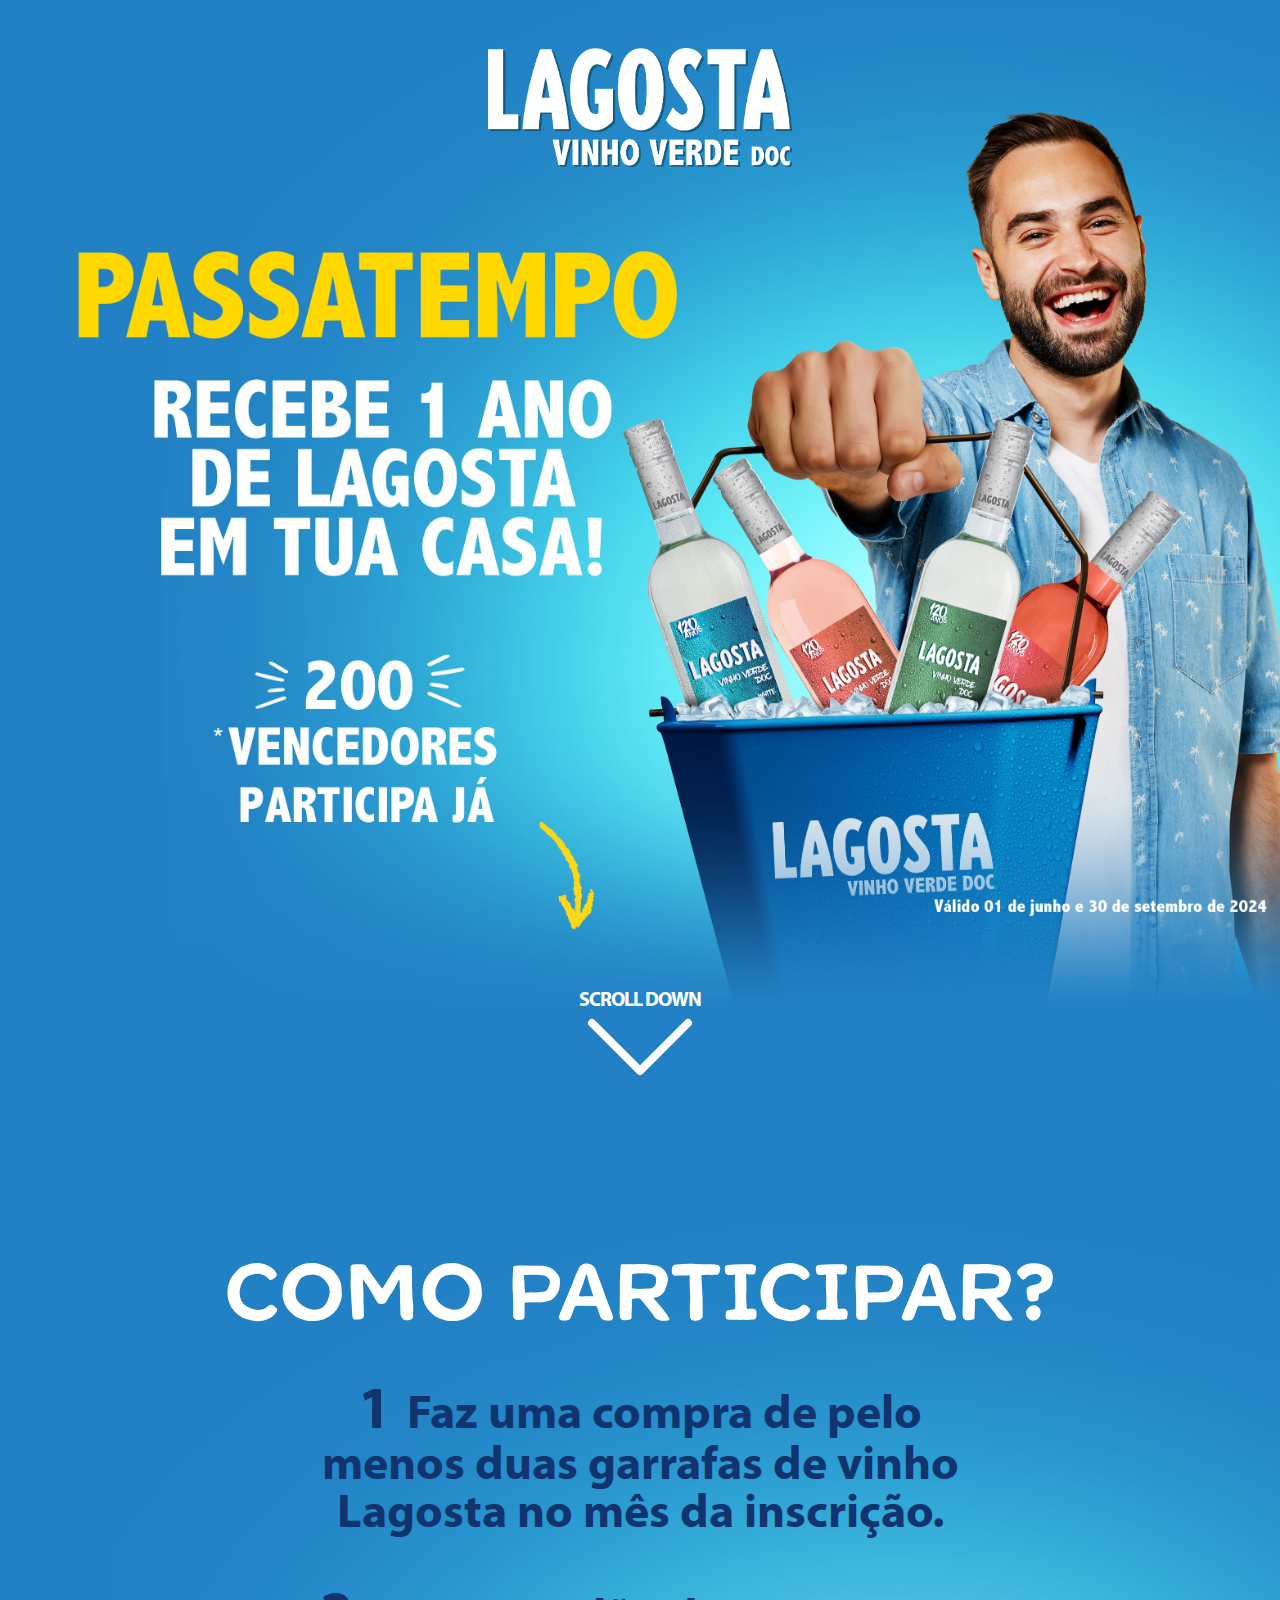
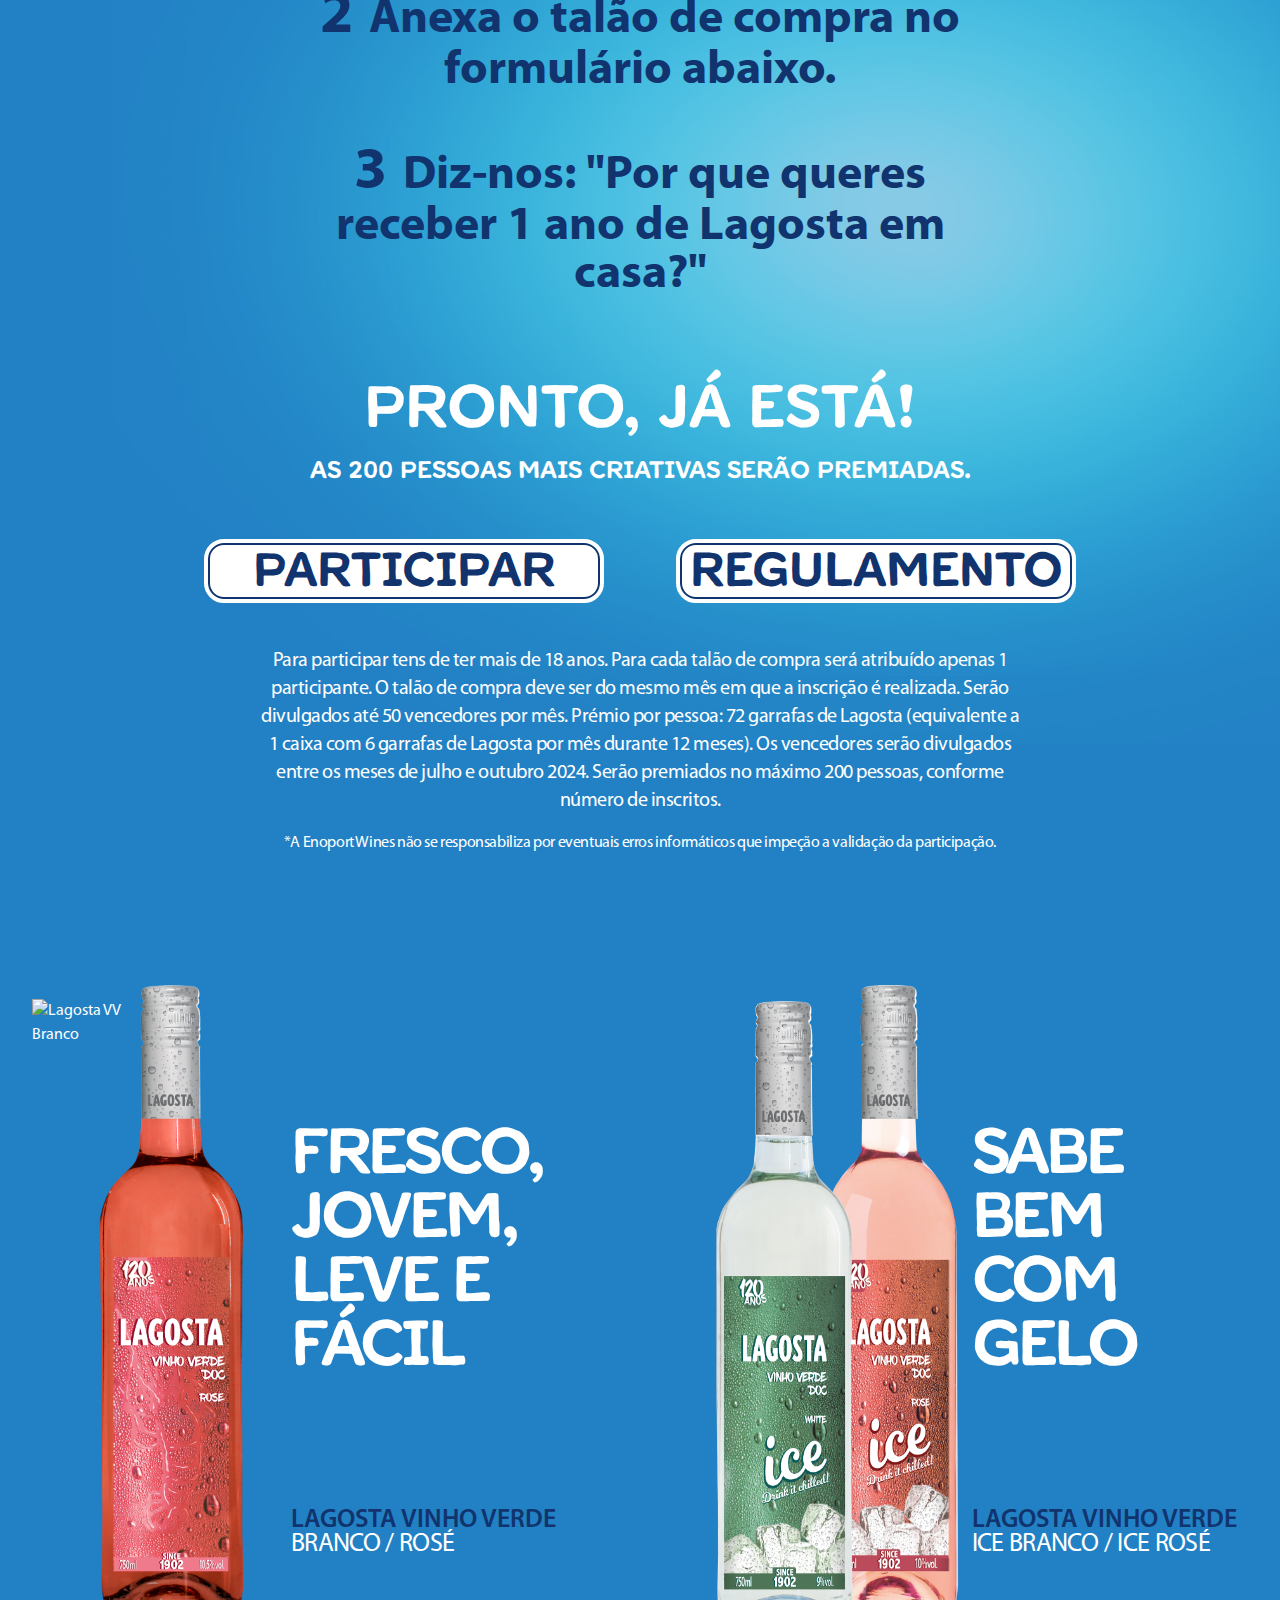
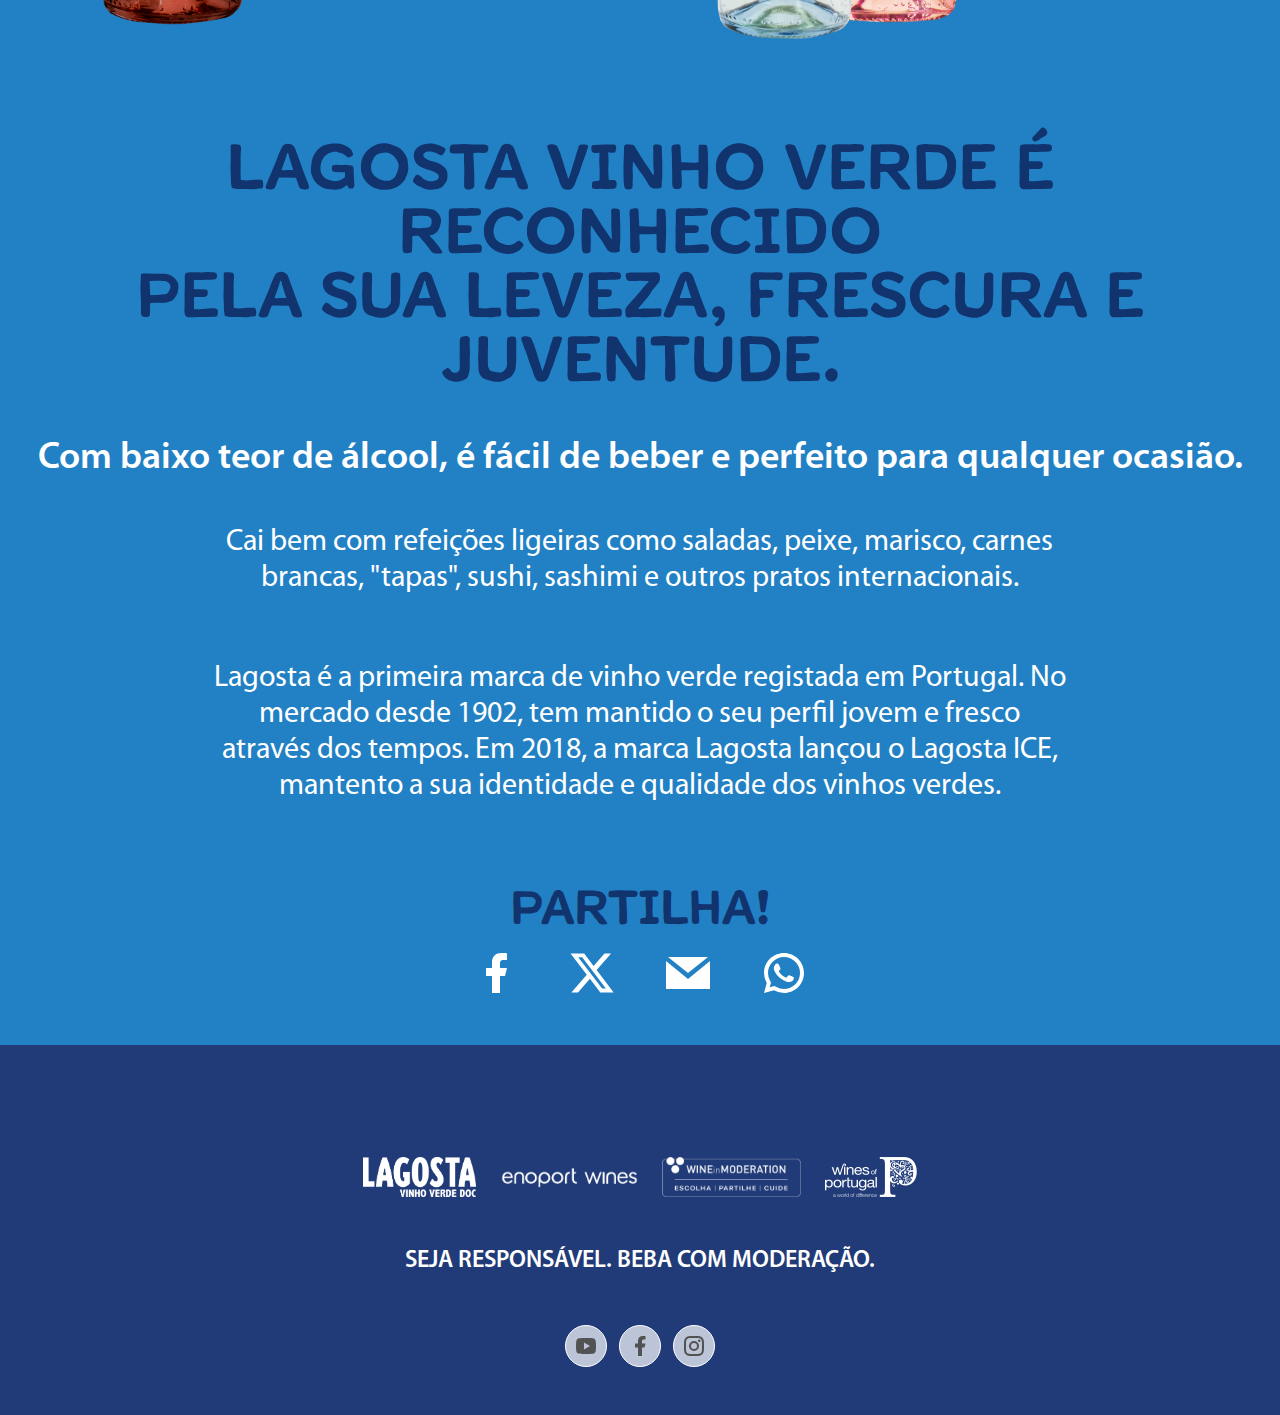
==== commit 670d1485: "Update index.html" ====
--- a/index.html
+++ b/index.html
@@ -450,7 +450,7 @@
           >
             <div>
               <img
-                src="./Imagens/lg-rod-1.png"
+                src="./Imagens/Logotipo_Lagosta Vinho Verde_Qual.png"
                 alt="Lagosta Vinho Verde"
                 class="flex h-10"
               />
--- a/assets/index.BmPNa8y0.css
+++ b/assets/index.BmPNa8y0.css
@@ -1 +1,1420 @@
-*,:before,:after{box-sizing:border-box;border-width:0;border-style:solid;border-color:#e5e7eb}:before,:after{--tw-content: ""}html,:host{line-height:1.5;-webkit-text-size-adjust:100%;-moz-tab-size:4;-o-tab-size:4;tab-size:4;font-family:ui-sans-serif,system-ui,sans-serif,"Apple Color Emoji","Segoe UI Emoji",Segoe UI Symbol,"Noto Color Emoji";font-feature-settings:normal;font-variation-settings:normal;-webkit-tap-highlight-color:transparent}body{margin:0;line-height:inherit}hr{height:0;color:inherit;border-top-width:1px}abbr:where([title]){-webkit-text-decoration:underline dotted;text-decoration:underline dotted}h1,h2,h3,h4,h5,h6{font-size:inherit;font-weight:inherit}a{color:inherit;text-decoration:inherit}b,strong{font-weight:bolder}code,kbd,samp,pre{font-family:ui-monospace,SFMono-Regular,Menlo,Monaco,Consolas,Liberation Mono,Courier New,monospace;font-feature-settings:normal;font-variation-settings:normal;font-size:1em}small{font-size:80%}sub,sup{font-size:75%;line-height:0;position:relative;vertical-align:baseline}sub{bottom:-.25em}sup{top:-.5em}table{text-indent:0;border-color:inherit;border-collapse:collapse}button,input,optgroup,select,textarea{font-family:inherit;font-feature-settings:inherit;font-variation-settings:inherit;font-size:100%;font-weight:inherit;line-height:inherit;letter-spacing:inherit;color:inherit;margin:0;padding:0}button,select{text-transform:none}button,input:where([type=button]),input:where([type=reset]),input:where([type=submit]){-webkit-appearance:button;background-color:transparent;background-image:none}:-moz-focusring{outline:auto}:-moz-ui-invalid{box-shadow:none}progress{vertical-align:baseline}::-webkit-inner-spin-button,::-webkit-outer-spin-button{height:auto}[type=search]{-webkit-appearance:textfield;outline-offset:-2px}::-webkit-search-decoration{-webkit-appearance:none}::-webkit-file-upload-button{-webkit-appearance:button;font:inherit}summary{display:list-item}blockquote,dl,dd,h1,h2,h3,h4,h5,h6,hr,figure,p,pre{margin:0}fieldset{margin:0;padding:0}legend{padding:0}ol,ul,menu{list-style:none;margin:0;padding:0}dialog{padding:0}textarea{resize:vertical}input::-moz-placeholder,textarea::-moz-placeholder{opacity:1;color:#9ca3af}input::placeholder,textarea::placeholder{opacity:1;color:#9ca3af}button,[role=button]{cursor:pointer}:disabled{cursor:default}img,svg,video,canvas,audio,iframe,embed,object{display:block;vertical-align:middle}img,video{max-width:100%;height:auto}[hidden]{display:none}*,:before,:after{--tw-border-spacing-x: 0;--tw-border-spacing-y: 0;--tw-translate-x: 0;--tw-translate-y: 0;--tw-rotate: 0;--tw-skew-x: 0;--tw-skew-y: 0;--tw-scale-x: 1;--tw-scale-y: 1;--tw-pan-x: ;--tw-pan-y: ;--tw-pinch-zoom: ;--tw-scroll-snap-strictness: proximity;--tw-gradient-from-position: ;--tw-gradient-via-position: ;--tw-gradient-to-position: ;--tw-ordinal: ;--tw-slashed-zero: ;--tw-numeric-figure: ;--tw-numeric-spacing: ;--tw-numeric-fraction: ;--tw-ring-inset: ;--tw-ring-offset-width: 0px;--tw-ring-offset-color: #fff;--tw-ring-color: rgb(59 130 246 / .5);--tw-ring-offset-shadow: 0 0 #0000;--tw-ring-shadow: 0 0 #0000;--tw-shadow: 0 0 #0000;--tw-shadow-colored: 0 0 #0000;--tw-blur: ;--tw-brightness: ;--tw-contrast: ;--tw-grayscale: ;--tw-hue-rotate: ;--tw-invert: ;--tw-saturate: ;--tw-sepia: ;--tw-drop-shadow: ;--tw-backdrop-blur: ;--tw-backdrop-brightness: ;--tw-backdrop-contrast: ;--tw-backdrop-grayscale: ;--tw-backdrop-hue-rotate: ;--tw-backdrop-invert: ;--tw-backdrop-opacity: ;--tw-backdrop-saturate: ;--tw-backdrop-sepia: ;--tw-contain-size: ;--tw-contain-layout: ;--tw-contain-paint: ;--tw-contain-style: }::backdrop{--tw-border-spacing-x: 0;--tw-border-spacing-y: 0;--tw-translate-x: 0;--tw-translate-y: 0;--tw-rotate: 0;--tw-skew-x: 0;--tw-skew-y: 0;--tw-scale-x: 1;--tw-scale-y: 1;--tw-pan-x: ;--tw-pan-y: ;--tw-pinch-zoom: ;--tw-scroll-snap-strictness: proximity;--tw-gradient-from-position: ;--tw-gradient-via-position: ;--tw-gradient-to-position: ;--tw-ordinal: ;--tw-slashed-zero: ;--tw-numeric-figure: ;--tw-numeric-spacing: ;--tw-numeric-fraction: ;--tw-ring-inset: ;--tw-ring-offset-width: 0px;--tw-ring-offset-color: #fff;--tw-ring-color: rgb(59 130 246 / .5);--tw-ring-offset-shadow: 0 0 #0000;--tw-ring-shadow: 0 0 #0000;--tw-shadow: 0 0 #0000;--tw-shadow-colored: 0 0 #0000;--tw-blur: ;--tw-brightness: ;--tw-contrast: ;--tw-grayscale: ;--tw-hue-rotate: ;--tw-invert: ;--tw-saturate: ;--tw-sepia: ;--tw-drop-shadow: ;--tw-backdrop-blur: ;--tw-backdrop-brightness: ;--tw-backdrop-contrast: ;--tw-backdrop-grayscale: ;--tw-backdrop-hue-rotate: ;--tw-backdrop-invert: ;--tw-backdrop-opacity: ;--tw-backdrop-saturate: ;--tw-backdrop-sepia: ;--tw-contain-size: ;--tw-contain-layout: ;--tw-contain-paint: ;--tw-contain-style: }.fixed{position:fixed}.absolute{position:absolute}.relative{position:relative}.-right-16{right:-4rem}.-top-6{top:-1.5rem}.bottom-4{bottom:1rem}.left-0{left:0}.left-1\/2{left:50%}.right-\[20\%\]{right:20%}.top-0{top:0}.top-1\/2{top:50%}.z-10{z-index:10}.z-50{z-index:50}.-my-8{margin-top:-2rem;margin-bottom:-2rem}.mx-auto{margin-left:auto;margin-right:auto}.-ml-2{margin-left:-.5rem}.-mt-2{margin-top:-.5rem}.mb-10{margin-bottom:2.5rem}.mb-12{margin-bottom:3rem}.mb-4{margin-bottom:1rem}.mb-6{margin-bottom:1.5rem}.mb-8{margin-bottom:2rem}.mr-1{margin-right:.25rem}.mt-10{margin-top:2.5rem}.mt-12{margin-top:3rem}.mt-16{margin-top:4rem}.mt-2{margin-top:.5rem}.mt-20{margin-top:5rem}.mt-28{margin-top:7rem}.mt-32{margin-top:8rem}.mt-4{margin-top:1rem}.mt-40{margin-top:10rem}.mt-6{margin-top:1.5rem}.mt-8{margin-top:2rem}.mt-auto{margin-top:auto}.flex{display:flex}.grid{display:grid}.hidden{display:none}.aspect-\[16\/11\]{aspect-ratio:16/11}.aspect-video{aspect-ratio:16 / 9}.h-10{height:2.5rem}.h-12{height:3rem}.h-20{height:5rem}.h-5{height:1.25rem}.h-auto{height:auto}.h-fit{height:-moz-fit-content;height:fit-content}.h-full{height:100%}.h-screen{height:100vh}.w-1\/3{width:33.333333%}.w-16{width:4rem}.w-20{width:5rem}.w-24{width:6rem}.w-32{width:8rem}.w-5{width:1.25rem}.w-6{width:1.5rem}.w-auto{width:auto}.w-fit{width:-moz-fit-content;width:fit-content}.w-full{width:100%}.w-screen{width:100vw}.max-w-5xl{max-width:64rem}.max-w-6xl{max-width:72rem}.max-w-\[1250px\]{max-width:1250px}.max-w-\[1400px\]{max-width:1400px}.flex-1{flex:1 1 0%}.-translate-x-1\/2{--tw-translate-x: -50%;transform:translate(var(--tw-translate-x),var(--tw-translate-y)) rotate(var(--tw-rotate)) skew(var(--tw-skew-x)) skewY(var(--tw-skew-y)) scaleX(var(--tw-scale-x)) scaleY(var(--tw-scale-y))}.translate-x-1\/2{--tw-translate-x: 50%;transform:translate(var(--tw-translate-x),var(--tw-translate-y)) rotate(var(--tw-rotate)) skew(var(--tw-skew-x)) skewY(var(--tw-skew-y)) scaleX(var(--tw-scale-x)) scaleY(var(--tw-scale-y))}.translate-y-4{--tw-translate-y: 1rem;transform:translate(var(--tw-translate-x),var(--tw-translate-y)) rotate(var(--tw-rotate)) skew(var(--tw-skew-x)) skewY(var(--tw-skew-y)) scaleX(var(--tw-scale-x)) scaleY(var(--tw-scale-y))}.rotate-180{--tw-rotate: 180deg;transform:translate(var(--tw-translate-x),var(--tw-translate-y)) rotate(var(--tw-rotate)) skew(var(--tw-skew-x)) skewY(var(--tw-skew-y)) scaleX(var(--tw-scale-x)) scaleY(var(--tw-scale-y))}.scale-75{--tw-scale-x: .75;--tw-scale-y: .75;transform:translate(var(--tw-translate-x),var(--tw-translate-y)) rotate(var(--tw-rotate)) skew(var(--tw-skew-x)) skewY(var(--tw-skew-y)) scaleX(var(--tw-scale-x)) scaleY(var(--tw-scale-y))}.transform{transform:translate(var(--tw-translate-x),var(--tw-translate-y)) rotate(var(--tw-rotate)) skew(var(--tw-skew-x)) skewY(var(--tw-skew-y)) scaleX(var(--tw-scale-x)) scaleY(var(--tw-scale-y))}@keyframes bounce{0%,to{transform:translateY(-25%);animation-timing-function:cubic-bezier(.8,0,1,1)}50%{transform:none;animation-timing-function:cubic-bezier(0,0,.2,1)}}.animate-bounce{animation:bounce 1s infinite}.grid-cols-1{grid-template-columns:repeat(1,minmax(0,1fr))}.flex-col{flex-direction:column}.flex-wrap{flex-wrap:wrap}.items-center{align-items:center}.items-baseline{align-items:baseline}.justify-center{justify-content:center}.gap-1{gap:.25rem}.gap-12{gap:3rem}.gap-14{gap:3.5rem}.gap-16{gap:4rem}.gap-2{gap:.5rem}.gap-20{gap:5rem}.gap-3{gap:.75rem}.gap-4{gap:1rem}.gap-6{gap:1.5rem}.gap-8{gap:2rem}.-space-x-10>:not([hidden])~:not([hidden]){--tw-space-x-reverse: 0;margin-right:calc(-2.5rem * var(--tw-space-x-reverse));margin-left:calc(-2.5rem * calc(1 - var(--tw-space-x-reverse)))}.space-x-2>:not([hidden])~:not([hidden]){--tw-space-x-reverse: 0;margin-right:calc(.5rem * var(--tw-space-x-reverse));margin-left:calc(.5rem * calc(1 - var(--tw-space-x-reverse)))}.space-y-8>:not([hidden])~:not([hidden]){--tw-space-y-reverse: 0;margin-top:calc(2rem * calc(1 - var(--tw-space-y-reverse)));margin-bottom:calc(2rem * var(--tw-space-y-reverse))}.whitespace-nowrap{white-space:nowrap}.rounded{border-radius:.25rem}.rounded-\[1rem\]{border-radius:1rem}.rounded-full{border-radius:9999px}.border{border-width:1px}.border-2{border-width:2px}.border-dark-blue{border-color:var(--dark-blue)}.border-white{--tw-border-opacity: 1;border-color:rgb(255 255 255 / var(--tw-border-opacity))}.bg-dark-green{background-color:var(--dark-green)}.bg-footer{--tw-bg-opacity: 1;background-color:rgb(33 59 120 / var(--tw-bg-opacity))}.bg-white{--tw-bg-opacity: 1;background-color:rgb(255 255 255 / var(--tw-bg-opacity))}.bg-white\/70{background-color:#ffffffb3}.p-2{padding:.5rem}.p-8{padding:2rem}.px-10{padding-left:2.5rem;padding-right:2.5rem}.px-12{padding-left:3rem;padding-right:3rem}.px-2{padding-left:.5rem;padding-right:.5rem}.px-4{padding-left:1rem;padding-right:1rem}.px-6{padding-left:1.5rem;padding-right:1.5rem}.px-8{padding-left:2rem;padding-right:2rem}.py-0{padding-top:0;padding-bottom:0}.py-0\.5{padding-top:.125rem;padding-bottom:.125rem}.py-1{padding-top:.25rem;padding-bottom:.25rem}.py-1\.5{padding-top:.375rem;padding-bottom:.375rem}.py-2{padding-top:.5rem;padding-bottom:.5rem}.pb-12{padding-bottom:3rem}.pt-16{padding-top:4rem}.text-center{text-align:center}.text-start{text-align:start}.text-2xl{font-size:1.5rem;line-height:2rem}.text-3xl{font-size:1.875rem;line-height:2.25rem}.text-4xl{font-size:2.25rem;line-height:2.5rem}.text-\[1\.6rem\]{font-size:1.6rem}.text-base{font-size:1rem;line-height:1.5rem}.text-lg{font-size:1.125rem;line-height:1.75rem}.text-sm{font-size:.875rem;line-height:1.25rem}.text-xl{font-size:1.25rem;line-height:1.75rem}.text-xs{font-size:.75rem;line-height:1rem}.font-bold{font-weight:700}.font-extrabold{font-weight:800}.font-semibold{font-weight:600}.font-thin{font-weight:100}.uppercase{text-transform:uppercase}.italic{font-style:italic}.leading-none{line-height:1}.leading-tight{line-height:1.25}.tracking-normal{letter-spacing:0em}.tracking-tight{letter-spacing:-.025em}.tracking-tighter{letter-spacing:-.05em}.text-dark-blue{color:var(--dark-blue)}.text-neutral-600{--tw-text-opacity: 1;color:rgb(82 82 82 / var(--tw-text-opacity))}.text-white{--tw-text-opacity: 1;color:rgb(255 255 255 / var(--tw-text-opacity))}.outline{outline-style:solid}.outline-4{outline-width:4px}.outline-white{outline-color:#fff}.transition{transition-property:color,background-color,border-color,text-decoration-color,fill,stroke,opacity,box-shadow,transform,filter,-webkit-backdrop-filter;transition-property:color,background-color,border-color,text-decoration-color,fill,stroke,opacity,box-shadow,transform,filter,backdrop-filter;transition-property:color,background-color,border-color,text-decoration-color,fill,stroke,opacity,box-shadow,transform,filter,backdrop-filter,-webkit-backdrop-filter;transition-timing-function:cubic-bezier(.4,0,.2,1);transition-duration:.15s}.\[animation-delay\:-0\.13s\]{animation-delay:-.13s}.\[animation-delay\:-0\.3s\]{animation-delay:-.3s}@font-face{font-family:Likely;src:url(/fonts/likely-sans-regular.otf);font-weight:400}@font-face{font-family:Myriad Pro;src:url(/fonts/MYRIADPRO-REGULAR.OTF);font-weight:400}@font-face{font-family:Myriad Pro;src:url(/fonts/MYRIADPRO-SEMIBOLD.OTF);font-weight:600}@font-face{font-family:Myriad Pro;src:url(/fonts/MYRIADPRO-BOLD.OTF);font-weight:700}@font-face{font-family:Abadi MT;src:url(/fonts/Abadi-MT-Condensed-Extra-Bold-Regular-Font.ttf)}@font-face{font-family:Ela Sans;src:url(/fonts/Ela-Sans-Bold-Regular.ttf);font-weight:700;font-style:normal}@font-face{font-family:Ela Sans;src:url(/fonts/Ela-Sans-Bold-Italic.ttf);font-weight:700;font-style:italic}html,body{max-width:100svw;width:100%;height:auto;overflow-x:hidden}.font-likely{font-family:Likely;font-weight:400}.font-myriad-pro{font-family:Myriad Pro}.font-abadi{font-family:Abadi MT}.font-ela{font-family:Ela Sans}.hover\:-translate-y-1:hover{--tw-translate-y: -.25rem;transform:translate(var(--tw-translate-x),var(--tw-translate-y)) rotate(var(--tw-rotate)) skew(var(--tw-skew-x)) skewY(var(--tw-skew-y)) scaleX(var(--tw-scale-x)) scaleY(var(--tw-scale-y))}.hover\:bg-white\/10:hover{background-color:#ffffff1a}.hover\:bg-white\/5:hover{background-color:#ffffff0d}.hover\:bg-white\/60:hover{background-color:#fff9}.hover\:text-neutral-300:hover{--tw-text-opacity: 1;color:rgb(212 212 212 / var(--tw-text-opacity))}.hover\:text-neutral-700:hover{--tw-text-opacity: 1;color:rgb(64 64 64 / var(--tw-text-opacity))}.hover\:shadow-xl:hover{--tw-shadow: 0 20px 25px -5px rgb(0 0 0 / .1), 0 8px 10px -6px rgb(0 0 0 / .1);--tw-shadow-colored: 0 20px 25px -5px var(--tw-shadow-color), 0 8px 10px -6px var(--tw-shadow-color);box-shadow:var(--tw-ring-offset-shadow, 0 0 #0000),var(--tw-ring-shadow, 0 0 #0000),var(--tw-shadow)}@media (min-width: 480px){.xs\:mt-10{margin-top:2.5rem}.xs\:mt-20{margin-top:5rem}.xs\:block{display:block}.xs\:h-24{height:6rem}.xs\:w-1\/4{width:25%}.xs\:w-24{width:6rem}.xs\:scale-90{--tw-scale-x: .9;--tw-scale-y: .9;transform:translate(var(--tw-translate-x),var(--tw-translate-y)) rotate(var(--tw-rotate)) skew(var(--tw-skew-x)) skewY(var(--tw-skew-y)) scaleX(var(--tw-scale-x)) scaleY(var(--tw-scale-y))}.xs\:flex-row{flex-direction:row}.xs\:gap-12{gap:3rem}.xs\:gap-16{gap:4rem}.xs\:px-8{padding-left:2rem;padding-right:2rem}.xs\:py-4{padding-top:1rem;padding-bottom:1rem}.xs\:text-2xl{font-size:1.5rem;line-height:2rem}.xs\:text-lg{font-size:1.125rem;line-height:1.75rem}.xs\:text-xl{font-size:1.25rem;line-height:1.75rem}}@media (min-width: 640px){.sm\:mx-auto{margin-left:auto;margin-right:auto}.sm\:mb-12{margin-bottom:3rem}.sm\:mt-28{margin-top:7rem}.sm\:h-28{height:7rem}.sm\:w-1\/2{width:50%}.sm\:w-2\/3{width:66.666667%}.sm\:w-3\/4{width:75%}.sm\:w-32{width:8rem}.sm\:scale-95{--tw-scale-x: .95;--tw-scale-y: .95;transform:translate(var(--tw-translate-x),var(--tw-translate-y)) rotate(var(--tw-rotate)) skew(var(--tw-skew-x)) skewY(var(--tw-skew-y)) scaleX(var(--tw-scale-x)) scaleY(var(--tw-scale-y))}.sm\:grid-cols-2{grid-template-columns:repeat(2,minmax(0,1fr))}.sm\:gap-10{gap:2.5rem}.sm\:gap-14{gap:3.5rem}.sm\:gap-20{gap:5rem}.sm\:gap-24{gap:6rem}.sm\:px-0{padding-left:0;padding-right:0}.sm\:px-10{padding-left:2.5rem;padding-right:2.5rem}.sm\:px-5{padding-left:1.25rem;padding-right:1.25rem}.sm\:px-8{padding-left:2rem;padding-right:2rem}.sm\:py-2{padding-top:.5rem;padding-bottom:.5rem}.sm\:py-8{padding-top:2rem;padding-bottom:2rem}.sm\:pt-28{padding-top:7rem}.sm\:text-2xl{font-size:1.5rem;line-height:2rem}.sm\:text-3xl{font-size:1.875rem;line-height:2.25rem}.sm\:text-4xl{font-size:2.25rem;line-height:2.5rem}.sm\:text-5xl{font-size:3rem;line-height:1}.sm\:text-base{font-size:1rem;line-height:1.5rem}.sm\:text-lg{font-size:1.125rem;line-height:1.75rem}.sm\:text-xl{font-size:1.25rem;line-height:1.75rem}}@media (min-width: 768px){.md\:mb-14{margin-bottom:3.5rem}.md\:mb-8{margin-bottom:2rem}.md\:mt-12{margin-top:3rem}.md\:mt-20{margin-top:5rem}.md\:mt-24{margin-top:6rem}.md\:mt-36{margin-top:9rem}.md\:mt-6{margin-top:1.5rem}.md\:block{display:block}.md\:h-32{height:8rem}.md\:w-24{width:6rem}.md\:w-4\/5{width:80%}.md\:w-full{width:100%}.md\:flex-none{flex:none}.md\:translate-x-full{--tw-translate-x: 100%;transform:translate(var(--tw-translate-x),var(--tw-translate-y)) rotate(var(--tw-rotate)) skew(var(--tw-skew-x)) skewY(var(--tw-skew-y)) scaleX(var(--tw-scale-x)) scaleY(var(--tw-scale-y))}.md\:scale-100{--tw-scale-x: 1;--tw-scale-y: 1;transform:translate(var(--tw-translate-x),var(--tw-translate-y)) rotate(var(--tw-rotate)) skew(var(--tw-skew-x)) skewY(var(--tw-skew-y)) scaleX(var(--tw-scale-x)) scaleY(var(--tw-scale-y))}.md\:flex-row{flex-direction:row}.md\:gap-12{gap:3rem}.md\:gap-2{gap:.5rem}.md\:gap-24{gap:6rem}.md\:gap-4{gap:1rem}.md\:gap-6{gap:1.5rem}.md\:px-12{padding-left:3rem;padding-right:3rem}.md\:px-6{padding-left:1.5rem;padding-right:1.5rem}.md\:py-12{padding-top:3rem;padding-bottom:3rem}.md\:py-2{padding-top:.5rem;padding-bottom:.5rem}.md\:py-2\.5{padding-top:.625rem;padding-bottom:.625rem}.md\:text-2xl{font-size:1.5rem;line-height:2rem}.md\:text-3xl{font-size:1.875rem;line-height:2.25rem}.md\:text-4xl{font-size:2.25rem;line-height:2.5rem}.md\:text-5xl{font-size:3rem;line-height:1}.md\:text-6xl{font-size:3.75rem;line-height:1}.md\:text-base{font-size:1rem;line-height:1.5rem}.md\:text-lg{font-size:1.125rem;line-height:1.75rem}.md\:text-xl{font-size:1.25rem;line-height:1.75rem}}@media (min-width: 1024px){.lg\:mb-16{margin-bottom:4rem}.lg\:mt-28{margin-top:7rem}.lg\:mt-40{margin-top:10rem}.lg\:mt-44{margin-top:11rem}.lg\:mt-8{margin-top:2rem}.lg\:block{display:block}.lg\:h-36{height:9rem}.lg\:w-28{width:7rem}.lg\:w-3\/5{width:60%}.lg\:flex-row{flex-direction:row}.lg\:gap-12{gap:3rem}.lg\:gap-16{gap:4rem}.lg\:gap-20{gap:5rem}.lg\:gap-28{gap:7rem}.lg\:gap-32{gap:8rem}.lg\:gap-4{gap:1rem}.lg\:gap-6{gap:1.5rem}.lg\:gap-8{gap:2rem}.lg\:px-0{padding-left:0;padding-right:0}.lg\:px-14{padding-left:3.5rem;padding-right:3.5rem}.lg\:px-2{padding-left:.5rem;padding-right:.5rem}.lg\:px-7{padding-left:1.75rem;padding-right:1.75rem}.lg\:text-2xl{font-size:1.5rem;line-height:2rem}.lg\:text-3xl{font-size:1.875rem;line-height:2.25rem}.lg\:text-4xl{font-size:2.25rem;line-height:2.5rem}.lg\:text-5xl{font-size:3rem;line-height:1}.lg\:text-6xl{font-size:3.75rem;line-height:1}.lg\:text-\[1\.625rem\]{font-size:1.625rem}.lg\:text-lg{font-size:1.125rem;line-height:1.75rem}.lg\:text-xl{font-size:1.25rem;line-height:1.75rem}}@media (min-width: 1280px){.xl\:right-0{right:0}.xl\:top-0{top:0}.xl\:mt-10{margin-top:2.5rem}.xl\:mt-32{margin-top:8rem}.xl\:mt-52{margin-top:13rem}.xl\:h-40{height:10rem}.xl\:w-36{width:9rem}.xl\:w-40{width:10rem}.xl\:max-w-\[1400px\]{max-width:1400px}.xl\:gap-12{gap:3rem}.xl\:gap-24{gap:6rem}.xl\:gap-32{gap:8rem}.xl\:px-16{padding-left:4rem;padding-right:4rem}.xl\:text-2xl{font-size:1.5rem;line-height:2rem}.xl\:text-3xl{font-size:1.875rem;line-height:2.25rem}.xl\:text-4xl{font-size:2.25rem;line-height:2.5rem}.xl\:text-5xl{font-size:3rem;line-height:1}.xl\:text-6xl{font-size:3.75rem;line-height:1}.xl\:text-7xl{font-size:4.5rem;line-height:1}.xl\:text-\[2\.35rem\]{font-size:2.35rem}.xl\:text-\[2\.5rem\]{font-size:2.5rem}.xl\:text-\[2rem\]{font-size:2rem}.xl\:text-\[4rem\]{font-size:4rem}.xl\:text-\[5rem\]{font-size:5rem}.xl\:text-xl{font-size:1.25rem;line-height:1.75rem}}@media (min-width: 1536px){.\32xl\:mt-0{margin-top:0}.\32xl\:gap-52{gap:13rem}.\32xl\:text-2xl{font-size:1.5rem;line-height:2rem}.\32xl\:text-4xl{font-size:2.25rem;line-height:2.5rem}.\32xl\:text-5xl{font-size:3rem;line-height:1}.\32xl\:text-lg{font-size:1.125rem;line-height:1.75rem}}
+*,
+:before,
+:after {
+  box-sizing: border-box;
+  border-width: 0;
+  border-style: solid;
+  border-color: #e5e7eb;
+}
+:before,
+:after {
+  --tw-content: "";
+}
+html,
+:host {
+  line-height: 1.5;
+  -webkit-text-size-adjust: 100%;
+  -moz-tab-size: 4;
+  -o-tab-size: 4;
+  tab-size: 4;
+  font-family: ui-sans-serif, system-ui, sans-serif, "Apple Color Emoji",
+    "Segoe UI Emoji", Segoe UI Symbol, "Noto Color Emoji";
+  font-feature-settings: normal;
+  font-variation-settings: normal;
+  -webkit-tap-highlight-color: transparent;
+}
+body {
+  margin: 0;
+  line-height: inherit;
+}
+hr {
+  height: 0;
+  color: inherit;
+  border-top-width: 1px;
+}
+abbr:where([title]) {
+  -webkit-text-decoration: underline dotted;
+  text-decoration: underline dotted;
+}
+h1,
+h2,
+h3,
+h4,
+h5,
+h6 {
+  font-size: inherit;
+  font-weight: inherit;
+}
+a {
+  color: inherit;
+  text-decoration: inherit;
+}
+b,
+strong {
+  font-weight: bolder;
+}
+code,
+kbd,
+samp,
+pre {
+  font-family: ui-monospace, SFMono-Regular, Menlo, Monaco, Consolas,
+    Liberation Mono, Courier New, monospace;
+  font-feature-settings: normal;
+  font-variation-settings: normal;
+  font-size: 1em;
+}
+small {
+  font-size: 80%;
+}
+sub,
+sup {
+  font-size: 75%;
+  line-height: 0;
+  position: relative;
+  vertical-align: baseline;
+}
+sub {
+  bottom: -0.25em;
+}
+sup {
+  top: -0.5em;
+}
+table {
+  text-indent: 0;
+  border-color: inherit;
+  border-collapse: collapse;
+}
+button,
+input,
+optgroup,
+select,
+textarea {
+  font-family: inherit;
+  font-feature-settings: inherit;
+  font-variation-settings: inherit;
+  font-size: 100%;
+  font-weight: inherit;
+  line-height: inherit;
+  letter-spacing: inherit;
+  color: inherit;
+  margin: 0;
+  padding: 0;
+}
+button,
+select {
+  text-transform: none;
+}
+button,
+input:where([type="button"]),
+input:where([type="reset"]),
+input:where([type="submit"]) {
+  -webkit-appearance: button;
+  background-color: transparent;
+  background-image: none;
+}
+:-moz-focusring {
+  outline: auto;
+}
+:-moz-ui-invalid {
+  box-shadow: none;
+}
+progress {
+  vertical-align: baseline;
+}
+::-webkit-inner-spin-button,
+::-webkit-outer-spin-button {
+  height: auto;
+}
+[type="search"] {
+  -webkit-appearance: textfield;
+  outline-offset: -2px;
+}
+::-webkit-search-decoration {
+  -webkit-appearance: none;
+}
+::-webkit-file-upload-button {
+  -webkit-appearance: button;
+  font: inherit;
+}
+summary {
+  display: list-item;
+}
+blockquote,
+dl,
+dd,
+h1,
+h2,
+h3,
+h4,
+h5,
+h6,
+hr,
+figure,
+p,
+pre {
+  margin: 0;
+}
+fieldset {
+  margin: 0;
+  padding: 0;
+}
+legend {
+  padding: 0;
+}
+ol,
+ul,
+menu {
+  list-style: none;
+  margin: 0;
+  padding: 0;
+}
+dialog {
+  padding: 0;
+}
+textarea {
+  resize: vertical;
+}
+input::-moz-placeholder,
+textarea::-moz-placeholder {
+  opacity: 1;
+  color: #9ca3af;
+}
+input::placeholder,
+textarea::placeholder {
+  opacity: 1;
+  color: #9ca3af;
+}
+button,
+[role="button"] {
+  cursor: pointer;
+}
+:disabled {
+  cursor: default;
+}
+img,
+svg,
+video,
+canvas,
+audio,
+iframe,
+embed,
+object {
+  display: block;
+  vertical-align: middle;
+}
+img,
+video {
+  max-width: 100%;
+  height: auto;
+}
+[hidden] {
+  display: none;
+}
+*,
+:before,
+:after {
+  --tw-border-spacing-x: 0;
+  --tw-border-spacing-y: 0;
+  --tw-translate-x: 0;
+  --tw-translate-y: 0;
+  --tw-rotate: 0;
+  --tw-skew-x: 0;
+  --tw-skew-y: 0;
+  --tw-scale-x: 1;
+  --tw-scale-y: 1;
+  --tw-pan-x: ;
+  --tw-pan-y: ;
+  --tw-pinch-zoom: ;
+  --tw-scroll-snap-strictness: proximity;
+  --tw-gradient-from-position: ;
+  --tw-gradient-via-position: ;
+  --tw-gradient-to-position: ;
+  --tw-ordinal: ;
+  --tw-slashed-zero: ;
+  --tw-numeric-figure: ;
+  --tw-numeric-spacing: ;
+  --tw-numeric-fraction: ;
+  --tw-ring-inset: ;
+  --tw-ring-offset-width: 0px;
+  --tw-ring-offset-color: #fff;
+  --tw-ring-color: rgb(59 130 246 / 0.5);
+  --tw-ring-offset-shadow: 0 0 #0000;
+  --tw-ring-shadow: 0 0 #0000;
+  --tw-shadow: 0 0 #0000;
+  --tw-shadow-colored: 0 0 #0000;
+  --tw-blur: ;
+  --tw-brightness: ;
+  --tw-contrast: ;
+  --tw-grayscale: ;
+  --tw-hue-rotate: ;
+  --tw-invert: ;
+  --tw-saturate: ;
+  --tw-sepia: ;
+  --tw-drop-shadow: ;
+  --tw-backdrop-blur: ;
+  --tw-backdrop-brightness: ;
+  --tw-backdrop-contrast: ;
+  --tw-backdrop-grayscale: ;
+  --tw-backdrop-hue-rotate: ;
+  --tw-backdrop-invert: ;
+  --tw-backdrop-opacity: ;
+  --tw-backdrop-saturate: ;
+  --tw-backdrop-sepia: ;
+  --tw-contain-size: ;
+  --tw-contain-layout: ;
+  --tw-contain-paint: ;
+  --tw-contain-style: ;
+}
+::backdrop {
+  --tw-border-spacing-x: 0;
+  --tw-border-spacing-y: 0;
+  --tw-translate-x: 0;
+  --tw-translate-y: 0;
+  --tw-rotate: 0;
+  --tw-skew-x: 0;
+  --tw-skew-y: 0;
+  --tw-scale-x: 1;
+  --tw-scale-y: 1;
+  --tw-pan-x: ;
+  --tw-pan-y: ;
+  --tw-pinch-zoom: ;
+  --tw-scroll-snap-strictness: proximity;
+  --tw-gradient-from-position: ;
+  --tw-gradient-via-position: ;
+  --tw-gradient-to-position: ;
+  --tw-ordinal: ;
+  --tw-slashed-zero: ;
+  --tw-numeric-figure: ;
+  --tw-numeric-spacing: ;
+  --tw-numeric-fraction: ;
+  --tw-ring-inset: ;
+  --tw-ring-offset-width: 0px;
+  --tw-ring-offset-color: #fff;
+  --tw-ring-color: rgb(59 130 246 / 0.5);
+  --tw-ring-offset-shadow: 0 0 #0000;
+  --tw-ring-shadow: 0 0 #0000;
+  --tw-shadow: 0 0 #0000;
+  --tw-shadow-colored: 0 0 #0000;
+  --tw-blur: ;
+  --tw-brightness: ;
+  --tw-contrast: ;
+  --tw-grayscale: ;
+  --tw-hue-rotate: ;
+  --tw-invert: ;
+  --tw-saturate: ;
+  --tw-sepia: ;
+  --tw-drop-shadow: ;
+  --tw-backdrop-blur: ;
+  --tw-backdrop-brightness: ;
+  --tw-backdrop-contrast: ;
+  --tw-backdrop-grayscale: ;
+  --tw-backdrop-hue-rotate: ;
+  --tw-backdrop-invert: ;
+  --tw-backdrop-opacity: ;
+  --tw-backdrop-saturate: ;
+  --tw-backdrop-sepia: ;
+  --tw-contain-size: ;
+  --tw-contain-layout: ;
+  --tw-contain-paint: ;
+  --tw-contain-style: ;
+}
+.fixed {
+  position: fixed;
+}
+.absolute {
+  position: absolute;
+}
+.relative {
+  position: relative;
+}
+.-right-16 {
+  right: -4rem;
+}
+.-top-6 {
+  top: -1.5rem;
+}
+.bottom-4 {
+  bottom: 1rem;
+}
+.left-0 {
+  left: 0;
+}
+.left-1\/2 {
+  left: 50%;
+}
+.right-\[20\%\] {
+  right: 20%;
+}
+.top-0 {
+  top: 0;
+}
+.top-1\/2 {
+  top: 50%;
+}
+.z-10 {
+  z-index: 10;
+}
+.z-50 {
+  z-index: 50;
+}
+.-my-8 {
+  margin-top: -2rem;
+  margin-bottom: -2rem;
+}
+.mx-auto {
+  margin-left: auto;
+  margin-right: auto;
+}
+.-ml-2 {
+  margin-left: -0.5rem;
+}
+.-mt-2 {
+  margin-top: -0.5rem;
+}
+.mb-10 {
+  margin-bottom: 2.5rem;
+}
+.mb-12 {
+  margin-bottom: 3rem;
+}
+.mb-4 {
+  margin-bottom: 1rem;
+}
+.mb-6 {
+  margin-bottom: 1.5rem;
+}
+.mb-8 {
+  margin-bottom: 2rem;
+}
+.mr-1 {
+  margin-right: 0.25rem;
+}
+.mt-10 {
+  margin-top: 2.5rem;
+}
+.mt-12 {
+  margin-top: 3rem;
+}
+.mt-16 {
+  margin-top: 4rem;
+}
+.mt-2 {
+  margin-top: 0.5rem;
+}
+.mt-20 {
+  margin-top: 5rem;
+}
+.mt-28 {
+  margin-top: 7rem;
+}
+.mt-32 {
+  margin-top: 8rem;
+}
+.mt-4 {
+  margin-top: 1rem;
+}
+.mt-40 {
+  margin-top: 10rem;
+}
+.mt-6 {
+  margin-top: 1.5rem;
+}
+.mt-8 {
+  margin-top: 2rem;
+}
+.mt-auto {
+  margin-top: auto;
+}
+.flex {
+  display: flex;
+}
+.grid {
+  display: grid;
+}
+.hidden {
+  display: none;
+}
+.aspect-\[16\/11\] {
+  aspect-ratio: 16/11;
+}
+.aspect-video {
+  aspect-ratio: 16 / 9;
+}
+.h-10 {
+  height: 2.5rem;
+}
+.h-12 {
+  height: 3rem;
+}
+.h-20 {
+  height: 5rem;
+}
+.h-5 {
+  height: 1.25rem;
+}
+.h-auto {
+  height: auto;
+}
+.h-fit {
+  height: -moz-fit-content;
+  height: fit-content;
+}
+.h-full {
+  height: 100%;
+}
+.h-screen {
+  height: 100vh;
+}
+.w-1\/3 {
+  width: 33.333333%;
+}
+.w-16 {
+  width: 4rem;
+}
+.w-20 {
+  width: 5rem;
+}
+.w-24 {
+  width: 6rem;
+}
+.w-32 {
+  width: 8rem;
+}
+.w-5 {
+  width: 1.25rem;
+}
+.w-6 {
+  width: 1.5rem;
+}
+.w-auto {
+  width: auto;
+}
+.w-fit {
+  width: -moz-fit-content;
+  width: fit-content;
+}
+.w-full {
+  width: 100%;
+}
+.w-screen {
+  width: 100vw;
+}
+.max-w-5xl {
+  max-width: 64rem;
+}
+.max-w-6xl {
+  max-width: 72rem;
+}
+.max-w-\[1250px\] {
+  max-width: 1250px;
+}
+.max-w-\[1400px\] {
+  max-width: 1400px;
+}
+.flex-1 {
+  flex: 1 1 0%;
+}
+.-translate-x-1\/2 {
+  --tw-translate-x: -50%;
+  transform: translate(var(--tw-translate-x), var(--tw-translate-y))
+    rotate(var(--tw-rotate)) skew(var(--tw-skew-x)) skewY(var(--tw-skew-y))
+    scaleX(var(--tw-scale-x)) scaleY(var(--tw-scale-y));
+}
+.translate-x-1\/2 {
+  --tw-translate-x: 50%;
+  transform: translate(var(--tw-translate-x), var(--tw-translate-y))
+    rotate(var(--tw-rotate)) skew(var(--tw-skew-x)) skewY(var(--tw-skew-y))
+    scaleX(var(--tw-scale-x)) scaleY(var(--tw-scale-y));
+}
+.translate-y-4 {
+  --tw-translate-y: 1rem;
+  transform: translate(var(--tw-translate-x), var(--tw-translate-y))
+    rotate(var(--tw-rotate)) skew(var(--tw-skew-x)) skewY(var(--tw-skew-y))
+    scaleX(var(--tw-scale-x)) scaleY(var(--tw-scale-y));
+}
+.rotate-180 {
+  --tw-rotate: 180deg;
+  transform: translate(var(--tw-translate-x), var(--tw-translate-y))
+    rotate(var(--tw-rotate)) skew(var(--tw-skew-x)) skewY(var(--tw-skew-y))
+    scaleX(var(--tw-scale-x)) scaleY(var(--tw-scale-y));
+}
+.scale-75 {
+  --tw-scale-x: 0.75;
+  --tw-scale-y: 0.75;
+  transform: translate(var(--tw-translate-x), var(--tw-translate-y))
+    rotate(var(--tw-rotate)) skew(var(--tw-skew-x)) skewY(var(--tw-skew-y))
+    scaleX(var(--tw-scale-x)) scaleY(var(--tw-scale-y));
+}
+.transform {
+  transform: translate(var(--tw-translate-x), var(--tw-translate-y))
+    rotate(var(--tw-rotate)) skew(var(--tw-skew-x)) skewY(var(--tw-skew-y))
+    scaleX(var(--tw-scale-x)) scaleY(var(--tw-scale-y));
+}
+@keyframes bounce {
+  0%,
+  to {
+    transform: translateY(-25%);
+    animation-timing-function: cubic-bezier(0.8, 0, 1, 1);
+  }
+  50% {
+    transform: none;
+    animation-timing-function: cubic-bezier(0, 0, 0.2, 1);
+  }
+}
+.animate-bounce {
+  animation: bounce 1s infinite;
+}
+.grid-cols-1 {
+  grid-template-columns: repeat(1, minmax(0, 1fr));
+}
+.flex-col {
+  flex-direction: column;
+}
+.flex-wrap {
+  flex-wrap: wrap;
+}
+.items-center {
+  align-items: center;
+}
+.items-baseline {
+  align-items: baseline;
+}
+.justify-center {
+  justify-content: center;
+}
+.gap-1 {
+  gap: 0.25rem;
+}
+.gap-12 {
+  gap: 3rem;
+}
+.gap-14 {
+  gap: 3.5rem;
+}
+.gap-16 {
+  gap: 4rem;
+}
+.gap-2 {
+  gap: 0.5rem;
+}
+.gap-20 {
+  gap: 5rem;
+}
+.gap-3 {
+  gap: 0.75rem;
+}
+.gap-4 {
+  gap: 1rem;
+}
+.gap-6 {
+  gap: 1.5rem;
+}
+.gap-8 {
+  gap: 2rem;
+}
+.-space-x-10 > :not([hidden]) ~ :not([hidden]) {
+  --tw-space-x-reverse: 0;
+  margin-right: calc(-2.5rem * var(--tw-space-x-reverse));
+  margin-left: calc(-2.5rem * calc(1 - var(--tw-space-x-reverse)));
+}
+.space-x-2 > :not([hidden]) ~ :not([hidden]) {
+  --tw-space-x-reverse: 0;
+  margin-right: calc(0.5rem * var(--tw-space-x-reverse));
+  margin-left: calc(0.5rem * calc(1 - var(--tw-space-x-reverse)));
+}
+.space-y-8 > :not([hidden]) ~ :not([hidden]) {
+  --tw-space-y-reverse: 0;
+  margin-top: calc(2rem * calc(1 - var(--tw-space-y-reverse)));
+  margin-bottom: calc(2rem * var(--tw-space-y-reverse));
+}
+.whitespace-nowrap {
+  white-space: nowrap;
+}
+.rounded {
+  border-radius: 0.25rem;
+}
+.rounded-\[1rem\] {
+  border-radius: 1rem;
+}
+.rounded-full {
+  border-radius: 9999px;
+}
+.border {
+  border-width: 1px;
+}
+.border-2 {
+  border-width: 2px;
+}
+.border-dark-blue {
+  border-color: var(--dark-blue);
+}
+.border-white {
+  --tw-border-opacity: 1;
+  border-color: rgb(255 255 255 / var(--tw-border-opacity));
+}
+.bg-dark-green {
+  background-color: var(--dark-green);
+}
+.bg-footer {
+  --tw-bg-opacity: 1;
+  background-color: rgb(33 59 120 / var(--tw-bg-opacity));
+}
+.bg-white {
+  --tw-bg-opacity: 1;
+  background-color: rgb(255 255 255 / var(--tw-bg-opacity));
+}
+.bg-white\/70 {
+  background-color: #ffffffb3;
+}
+.p-2 {
+  padding: 0.5rem;
+}
+.p-8 {
+  padding: 2rem;
+}
+.px-10 {
+  padding-left: 2.5rem;
+  padding-right: 2.5rem;
+}
+.px-12 {
+  padding-left: 3rem;
+  padding-right: 3rem;
+}
+.px-2 {
+  padding-left: 0.5rem;
+  padding-right: 0.5rem;
+}
+.px-4 {
+  padding-left: 1rem;
+  padding-right: 1rem;
+}
+.px-6 {
+  padding-left: 1.5rem;
+  padding-right: 1.5rem;
+}
+.px-8 {
+  padding-left: 2rem;
+  padding-right: 2rem;
+}
+.py-0 {
+  padding-top: 0;
+  padding-bottom: 0;
+}
+.py-0\.5 {
+  padding-top: 0.125rem;
+  padding-bottom: 0.125rem;
+}
+.py-1 {
+  padding-top: 0.25rem;
+  padding-bottom: 0.25rem;
+}
+.py-1\.5 {
+  padding-top: 0.375rem;
+  padding-bottom: 0.375rem;
+}
+.py-2 {
+  padding-top: 0.5rem;
+  padding-bottom: 0.5rem;
+}
+.pb-12 {
+  padding-bottom: 3rem;
+}
+.pt-16 {
+  padding-top: 4rem;
+}
+.text-center {
+  text-align: center;
+}
+.text-start {
+  text-align: start;
+}
+.text-2xl {
+  font-size: 1.5rem;
+  line-height: 2rem;
+}
+.text-3xl {
+  font-size: 1.875rem;
+  line-height: 2.25rem;
+}
+.text-4xl {
+  font-size: 2.25rem;
+  line-height: 2.5rem;
+}
+.text-\[1\.6rem\] {
+  font-size: 1.6rem;
+}
+.text-base {
+  font-size: 1rem;
+  line-height: 1.5rem;
+}
+.text-lg {
+  font-size: 1.125rem;
+  line-height: 1.75rem;
+}
+.text-sm {
+  font-size: 0.875rem;
+  line-height: 1.25rem;
+}
+.text-xl {
+  font-size: 1.25rem;
+  line-height: 1.75rem;
+}
+.text-xs {
+  font-size: 0.75rem;
+  line-height: 1rem;
+}
+.font-bold {
+  font-weight: 700;
+}
+.font-extrabold {
+  font-weight: 800;
+}
+.font-semibold {
+  font-weight: 600;
+}
+.font-thin {
+  font-weight: 100;
+}
+.uppercase {
+  text-transform: uppercase;
+}
+.italic {
+  font-style: italic;
+}
+.leading-none {
+  line-height: 1;
+}
+.leading-tight {
+  line-height: 1.25;
+}
+.tracking-normal {
+  letter-spacing: 0em;
+}
+.tracking-tight {
+  letter-spacing: -0.025em;
+}
+.tracking-tighter {
+  letter-spacing: -0.05em;
+}
+.text-dark-blue {
+  color: var(--dark-blue);
+}
+.text-neutral-600 {
+  --tw-text-opacity: 1;
+  color: rgb(82 82 82 / var(--tw-text-opacity));
+}
+.text-white {
+  --tw-text-opacity: 1;
+  color: rgb(255 255 255 / var(--tw-text-opacity));
+}
+.outline {
+  outline-style: solid;
+}
+.outline-4 {
+  outline-width: 4px;
+}
+.outline-white {
+  outline-color: #fff;
+}
+.transition {
+  transition-property: color, background-color, border-color,
+    text-decoration-color, fill, stroke, opacity, box-shadow, transform, filter,
+    -webkit-backdrop-filter;
+  transition-property: color, background-color, border-color,
+    text-decoration-color, fill, stroke, opacity, box-shadow, transform, filter,
+    backdrop-filter;
+  transition-property: color, background-color, border-color,
+    text-decoration-color, fill, stroke, opacity, box-shadow, transform, filter,
+    backdrop-filter, -webkit-backdrop-filter;
+  transition-timing-function: cubic-bezier(0.4, 0, 0.2, 1);
+  transition-duration: 0.15s;
+}
+.\[animation-delay\:-0\.13s\] {
+  animation-delay: -0.13s;
+}
+.\[animation-delay\:-0\.3s\] {
+  animation-delay: -0.3s;
+}
+@font-face {
+  font-family: Likely;
+  src: url(../fonts/likely-sans-regular.otf);
+  font-weight: 400;
+}
+@font-face {
+  font-family: Myriad Pro;
+  src: url(../fonts/MYRIADPRO-REGULAR.OTF);
+  font-weight: 400;
+}
+@font-face {
+  font-family: Myriad Pro;
+  src: url(../fonts/MYRIADPRO-SEMIBOLD.OTF);
+  font-weight: 600;
+}
+@font-face {
+  font-family: Myriad Pro;
+  src: url(../fonts/MYRIADPRO-BOLD.OTF);
+  font-weight: 700;
+}
+@font-face {
+  font-family: Abadi MT;
+  src: url(../fonts/Abadi-MT-Condensed-Extra-Bold-Regular-Font.ttf);
+}
+@font-face {
+  font-family: Ela Sans;
+  src: url(../fonts/Ela-Sans-Bold-Regular.ttf);
+  font-weight: 700;
+  font-style: normal;
+}
+@font-face {
+  font-family: Ela Sans;
+  src: url(../fonts/Ela-Sans-Bold-Italic.ttf);
+  font-weight: 700;
+  font-style: italic;
+}
+html,
+body {
+  max-width: 100svw;
+  width: 100%;
+  height: auto;
+  overflow-x: hidden;
+}
+.font-likely {
+  font-family: Likely;
+  font-weight: 400;
+}
+.font-myriad-pro {
+  font-family: Myriad Pro;
+}
+.font-abadi {
+  font-family: Abadi MT;
+}
+.font-ela {
+  font-family: Ela Sans;
+}
+.hover\:-translate-y-1:hover {
+  --tw-translate-y: -0.25rem;
+  transform: translate(var(--tw-translate-x), var(--tw-translate-y))
+    rotate(var(--tw-rotate)) skew(var(--tw-skew-x)) skewY(var(--tw-skew-y))
+    scaleX(var(--tw-scale-x)) scaleY(var(--tw-scale-y));
+}
+.hover\:bg-white\/10:hover {
+  background-color: #ffffff1a;
+}
+.hover\:bg-white\/5:hover {
+  background-color: #ffffff0d;
+}
+.hover\:bg-white\/60:hover {
+  background-color: #fff9;
+}
+.hover\:text-neutral-300:hover {
+  --tw-text-opacity: 1;
+  color: rgb(212 212 212 / var(--tw-text-opacity));
+}
+.hover\:text-neutral-700:hover {
+  --tw-text-opacity: 1;
+  color: rgb(64 64 64 / var(--tw-text-opacity));
+}
+.hover\:shadow-xl:hover {
+  --tw-shadow: 0 20px 25px -5px rgb(0 0 0 / 0.1),
+    0 8px 10px -6px rgb(0 0 0 / 0.1);
+  --tw-shadow-colored: 0 20px 25px -5px var(--tw-shadow-color),
+    0 8px 10px -6px var(--tw-shadow-color);
+  box-shadow: var(--tw-ring-offset-shadow, 0 0 #0000),
+    var(--tw-ring-shadow, 0 0 #0000), var(--tw-shadow);
+}
+@media (min-width: 480px) {
+  .xs\:mt-10 {
+    margin-top: 2.5rem;
+  }
+  .xs\:mt-20 {
+    margin-top: 5rem;
+  }
+  .xs\:block {
+    display: block;
+  }
+  .xs\:h-24 {
+    height: 6rem;
+  }
+  .xs\:w-1\/4 {
+    width: 25%;
+  }
+  .xs\:w-24 {
+    width: 6rem;
+  }
+  .xs\:scale-90 {
+    --tw-scale-x: 0.9;
+    --tw-scale-y: 0.9;
+    transform: translate(var(--tw-translate-x), var(--tw-translate-y))
+      rotate(var(--tw-rotate)) skew(var(--tw-skew-x)) skewY(var(--tw-skew-y))
+      scaleX(var(--tw-scale-x)) scaleY(var(--tw-scale-y));
+  }
+  .xs\:flex-row {
+    flex-direction: row;
+  }
+  .xs\:gap-12 {
+    gap: 3rem;
+  }
+  .xs\:gap-16 {
+    gap: 4rem;
+  }
+  .xs\:px-8 {
+    padding-left: 2rem;
+    padding-right: 2rem;
+  }
+  .xs\:py-4 {
+    padding-top: 1rem;
+    padding-bottom: 1rem;
+  }
+  .xs\:text-2xl {
+    font-size: 1.5rem;
+    line-height: 2rem;
+  }
+  .xs\:text-lg {
+    font-size: 1.125rem;
+    line-height: 1.75rem;
+  }
+  .xs\:text-xl {
+    font-size: 1.25rem;
+    line-height: 1.75rem;
+  }
+}
+@media (min-width: 640px) {
+  .sm\:mx-auto {
+    margin-left: auto;
+    margin-right: auto;
+  }
+  .sm\:mb-12 {
+    margin-bottom: 3rem;
+  }
+  .sm\:mt-28 {
+    margin-top: 7rem;
+  }
+  .sm\:h-28 {
+    height: 7rem;
+  }
+  .sm\:w-1\/2 {
+    width: 50%;
+  }
+  .sm\:w-2\/3 {
+    width: 66.666667%;
+  }
+  .sm\:w-3\/4 {
+    width: 75%;
+  }
+  .sm\:w-32 {
+    width: 8rem;
+  }
+  .sm\:scale-95 {
+    --tw-scale-x: 0.95;
+    --tw-scale-y: 0.95;
+    transform: translate(var(--tw-translate-x), var(--tw-translate-y))
+      rotate(var(--tw-rotate)) skew(var(--tw-skew-x)) skewY(var(--tw-skew-y))
+      scaleX(var(--tw-scale-x)) scaleY(var(--tw-scale-y));
+  }
+  .sm\:grid-cols-2 {
+    grid-template-columns: repeat(2, minmax(0, 1fr));
+  }
+  .sm\:gap-10 {
+    gap: 2.5rem;
+  }
+  .sm\:gap-14 {
+    gap: 3.5rem;
+  }
+  .sm\:gap-20 {
+    gap: 5rem;
+  }
+  .sm\:gap-24 {
+    gap: 6rem;
+  }
+  .sm\:px-0 {
+    padding-left: 0;
+    padding-right: 0;
+  }
+  .sm\:px-10 {
+    padding-left: 2.5rem;
+    padding-right: 2.5rem;
+  }
+  .sm\:px-5 {
+    padding-left: 1.25rem;
+    padding-right: 1.25rem;
+  }
+  .sm\:px-8 {
+    padding-left: 2rem;
+    padding-right: 2rem;
+  }
+  .sm\:py-2 {
+    padding-top: 0.5rem;
+    padding-bottom: 0.5rem;
+  }
+  .sm\:py-8 {
+    padding-top: 2rem;
+    padding-bottom: 2rem;
+  }
+  .sm\:pt-28 {
+    padding-top: 7rem;
+  }
+  .sm\:text-2xl {
+    font-size: 1.5rem;
+    line-height: 2rem;
+  }
+  .sm\:text-3xl {
+    font-size: 1.875rem;
+    line-height: 2.25rem;
+  }
+  .sm\:text-4xl {
+    font-size: 2.25rem;
+    line-height: 2.5rem;
+  }
+  .sm\:text-5xl {
+    font-size: 3rem;
+    line-height: 1;
+  }
+  .sm\:text-base {
+    font-size: 1rem;
+    line-height: 1.5rem;
+  }
+  .sm\:text-lg {
+    font-size: 1.125rem;
+    line-height: 1.75rem;
+  }
+  .sm\:text-xl {
+    font-size: 1.25rem;
+    line-height: 1.75rem;
+  }
+}
+@media (min-width: 768px) {
+  .md\:mb-14 {
+    margin-bottom: 3.5rem;
+  }
+  .md\:mb-8 {
+    margin-bottom: 2rem;
+  }
+  .md\:mt-12 {
+    margin-top: 3rem;
+  }
+  .md\:mt-20 {
+    margin-top: 5rem;
+  }
+  .md\:mt-24 {
+    margin-top: 6rem;
+  }
+  .md\:mt-36 {
+    margin-top: 9rem;
+  }
+  .md\:mt-6 {
+    margin-top: 1.5rem;
+  }
+  .md\:block {
+    display: block;
+  }
+  .md\:h-32 {
+    height: 8rem;
+  }
+  .md\:w-24 {
+    width: 6rem;
+  }
+  .md\:w-4\/5 {
+    width: 80%;
+  }
+  .md\:w-full {
+    width: 100%;
+  }
+  .md\:flex-none {
+    flex: none;
+  }
+  .md\:translate-x-full {
+    --tw-translate-x: 100%;
+    transform: translate(var(--tw-translate-x), var(--tw-translate-y))
+      rotate(var(--tw-rotate)) skew(var(--tw-skew-x)) skewY(var(--tw-skew-y))
+      scaleX(var(--tw-scale-x)) scaleY(var(--tw-scale-y));
+  }
+  .md\:scale-100 {
+    --tw-scale-x: 1;
+    --tw-scale-y: 1;
+    transform: translate(var(--tw-translate-x), var(--tw-translate-y))
+      rotate(var(--tw-rotate)) skew(var(--tw-skew-x)) skewY(var(--tw-skew-y))
+      scaleX(var(--tw-scale-x)) scaleY(var(--tw-scale-y));
+  }
+  .md\:flex-row {
+    flex-direction: row;
+  }
+  .md\:gap-12 {
+    gap: 3rem;
+  }
+  .md\:gap-2 {
+    gap: 0.5rem;
+  }
+  .md\:gap-24 {
+    gap: 6rem;
+  }
+  .md\:gap-4 {
+    gap: 1rem;
+  }
+  .md\:gap-6 {
+    gap: 1.5rem;
+  }
+  .md\:px-12 {
+    padding-left: 3rem;
+    padding-right: 3rem;
+  }
+  .md\:px-6 {
+    padding-left: 1.5rem;
+    padding-right: 1.5rem;
+  }
+  .md\:py-12 {
+    padding-top: 3rem;
+    padding-bottom: 3rem;
+  }
+  .md\:py-2 {
+    padding-top: 0.5rem;
+    padding-bottom: 0.5rem;
+  }
+  .md\:py-2\.5 {
+    padding-top: 0.625rem;
+    padding-bottom: 0.625rem;
+  }
+  .md\:text-2xl {
+    font-size: 1.5rem;
+    line-height: 2rem;
+  }
+  .md\:text-3xl {
+    font-size: 1.875rem;
+    line-height: 2.25rem;
+  }
+  .md\:text-4xl {
+    font-size: 2.25rem;
+    line-height: 2.5rem;
+  }
+  .md\:text-5xl {
+    font-size: 3rem;
+    line-height: 1;
+  }
+  .md\:text-6xl {
+    font-size: 3.75rem;
+    line-height: 1;
+  }
+  .md\:text-base {
+    font-size: 1rem;
+    line-height: 1.5rem;
+  }
+  .md\:text-lg {
+    font-size: 1.125rem;
+    line-height: 1.75rem;
+  }
+  .md\:text-xl {
+    font-size: 1.25rem;
+    line-height: 1.75rem;
+  }
+}
+@media (min-width: 1024px) {
+  .lg\:mb-16 {
+    margin-bottom: 4rem;
+  }
+  .lg\:mt-28 {
+    margin-top: 7rem;
+  }
+  .lg\:mt-40 {
+    margin-top: 10rem;
+  }
+  .lg\:mt-44 {
+    margin-top: 11rem;
+  }
+  .lg\:mt-8 {
+    margin-top: 2rem;
+  }
+  .lg\:block {
+    display: block;
+  }
+  .lg\:h-36 {
+    height: 9rem;
+  }
+  .lg\:w-28 {
+    width: 7rem;
+  }
+  .lg\:w-3\/5 {
+    width: 60%;
+  }
+  .lg\:flex-row {
+    flex-direction: row;
+  }
+  .lg\:gap-12 {
+    gap: 3rem;
+  }
+  .lg\:gap-16 {
+    gap: 4rem;
+  }
+  .lg\:gap-20 {
+    gap: 5rem;
+  }
+  .lg\:gap-28 {
+    gap: 7rem;
+  }
+  .lg\:gap-32 {
+    gap: 8rem;
+  }
+  .lg\:gap-4 {
+    gap: 1rem;
+  }
+  .lg\:gap-6 {
+    gap: 1.5rem;
+  }
+  .lg\:gap-8 {
+    gap: 2rem;
+  }
+  .lg\:px-0 {
+    padding-left: 0;
+    padding-right: 0;
+  }
+  .lg\:px-14 {
+    padding-left: 3.5rem;
+    padding-right: 3.5rem;
+  }
+  .lg\:px-2 {
+    padding-left: 0.5rem;
+    padding-right: 0.5rem;
+  }
+  .lg\:px-7 {
+    padding-left: 1.75rem;
+    padding-right: 1.75rem;
+  }
+  .lg\:text-2xl {
+    font-size: 1.5rem;
+    line-height: 2rem;
+  }
+  .lg\:text-3xl {
+    font-size: 1.875rem;
+    line-height: 2.25rem;
+  }
+  .lg\:text-4xl {
+    font-size: 2.25rem;
+    line-height: 2.5rem;
+  }
+  .lg\:text-5xl {
+    font-size: 3rem;
+    line-height: 1;
+  }
+  .lg\:text-6xl {
+    font-size: 3.75rem;
+    line-height: 1;
+  }
+  .lg\:text-\[1\.625rem\] {
+    font-size: 1.625rem;
+  }
+  .lg\:text-lg {
+    font-size: 1.125rem;
+    line-height: 1.75rem;
+  }
+  .lg\:text-xl {
+    font-size: 1.25rem;
+    line-height: 1.75rem;
+  }
+}
+@media (min-width: 1280px) {
+  .xl\:right-0 {
+    right: 0;
+  }
+  .xl\:top-0 {
+    top: 0;
+  }
+  .xl\:mt-10 {
+    margin-top: 2.5rem;
+  }
+  .xl\:mt-32 {
+    margin-top: 8rem;
+  }
+  .xl\:mt-52 {
+    margin-top: 13rem;
+  }
+  .xl\:h-40 {
+    height: 10rem;
+  }
+  .xl\:w-36 {
+    width: 9rem;
+  }
+  .xl\:w-40 {
+    width: 10rem;
+  }
+  .xl\:max-w-\[1400px\] {
+    max-width: 1400px;
+  }
+  .xl\:gap-12 {
+    gap: 3rem;
+  }
+  .xl\:gap-24 {
+    gap: 6rem;
+  }
+  .xl\:gap-32 {
+    gap: 8rem;
+  }
+  .xl\:px-16 {
+    padding-left: 4rem;
+    padding-right: 4rem;
+  }
+  .xl\:text-2xl {
+    font-size: 1.5rem;
+    line-height: 2rem;
+  }
+  .xl\:text-3xl {
+    font-size: 1.875rem;
+    line-height: 2.25rem;
+  }
+  .xl\:text-4xl {
+    font-size: 2.25rem;
+    line-height: 2.5rem;
+  }
+  .xl\:text-5xl {
+    font-size: 3rem;
+    line-height: 1;
+  }
+  .xl\:text-6xl {
+    font-size: 3.75rem;
+    line-height: 1;
+  }
+  .xl\:text-7xl {
+    font-size: 4.5rem;
+    line-height: 1;
+  }
+  .xl\:text-\[2\.35rem\] {
+    font-size: 2.35rem;
+  }
+  .xl\:text-\[2\.5rem\] {
+    font-size: 2.5rem;
+  }
+  .xl\:text-\[2rem\] {
+    font-size: 2rem;
+  }
+  .xl\:text-\[4rem\] {
+    font-size: 4rem;
+  }
+  .xl\:text-\[5rem\] {
+    font-size: 5rem;
+  }
+  .xl\:text-xl {
+    font-size: 1.25rem;
+    line-height: 1.75rem;
+  }
+}
+@media (min-width: 1536px) {
+  .\32xl\:mt-0 {
+    margin-top: 0;
+  }
+  .\32xl\:gap-52 {
+    gap: 13rem;
+  }
+  .\32xl\:text-2xl {
+    font-size: 1.5rem;
+    line-height: 2rem;
+  }
+  .\32xl\:text-4xl {
+    font-size: 2.25rem;
+    line-height: 2.5rem;
+  }
+  .\32xl\:text-5xl {
+    font-size: 3rem;
+    line-height: 1;
+  }
+  .\32xl\:text-lg {
+    font-size: 1.125rem;
+    line-height: 1.75rem;
+  }
+}
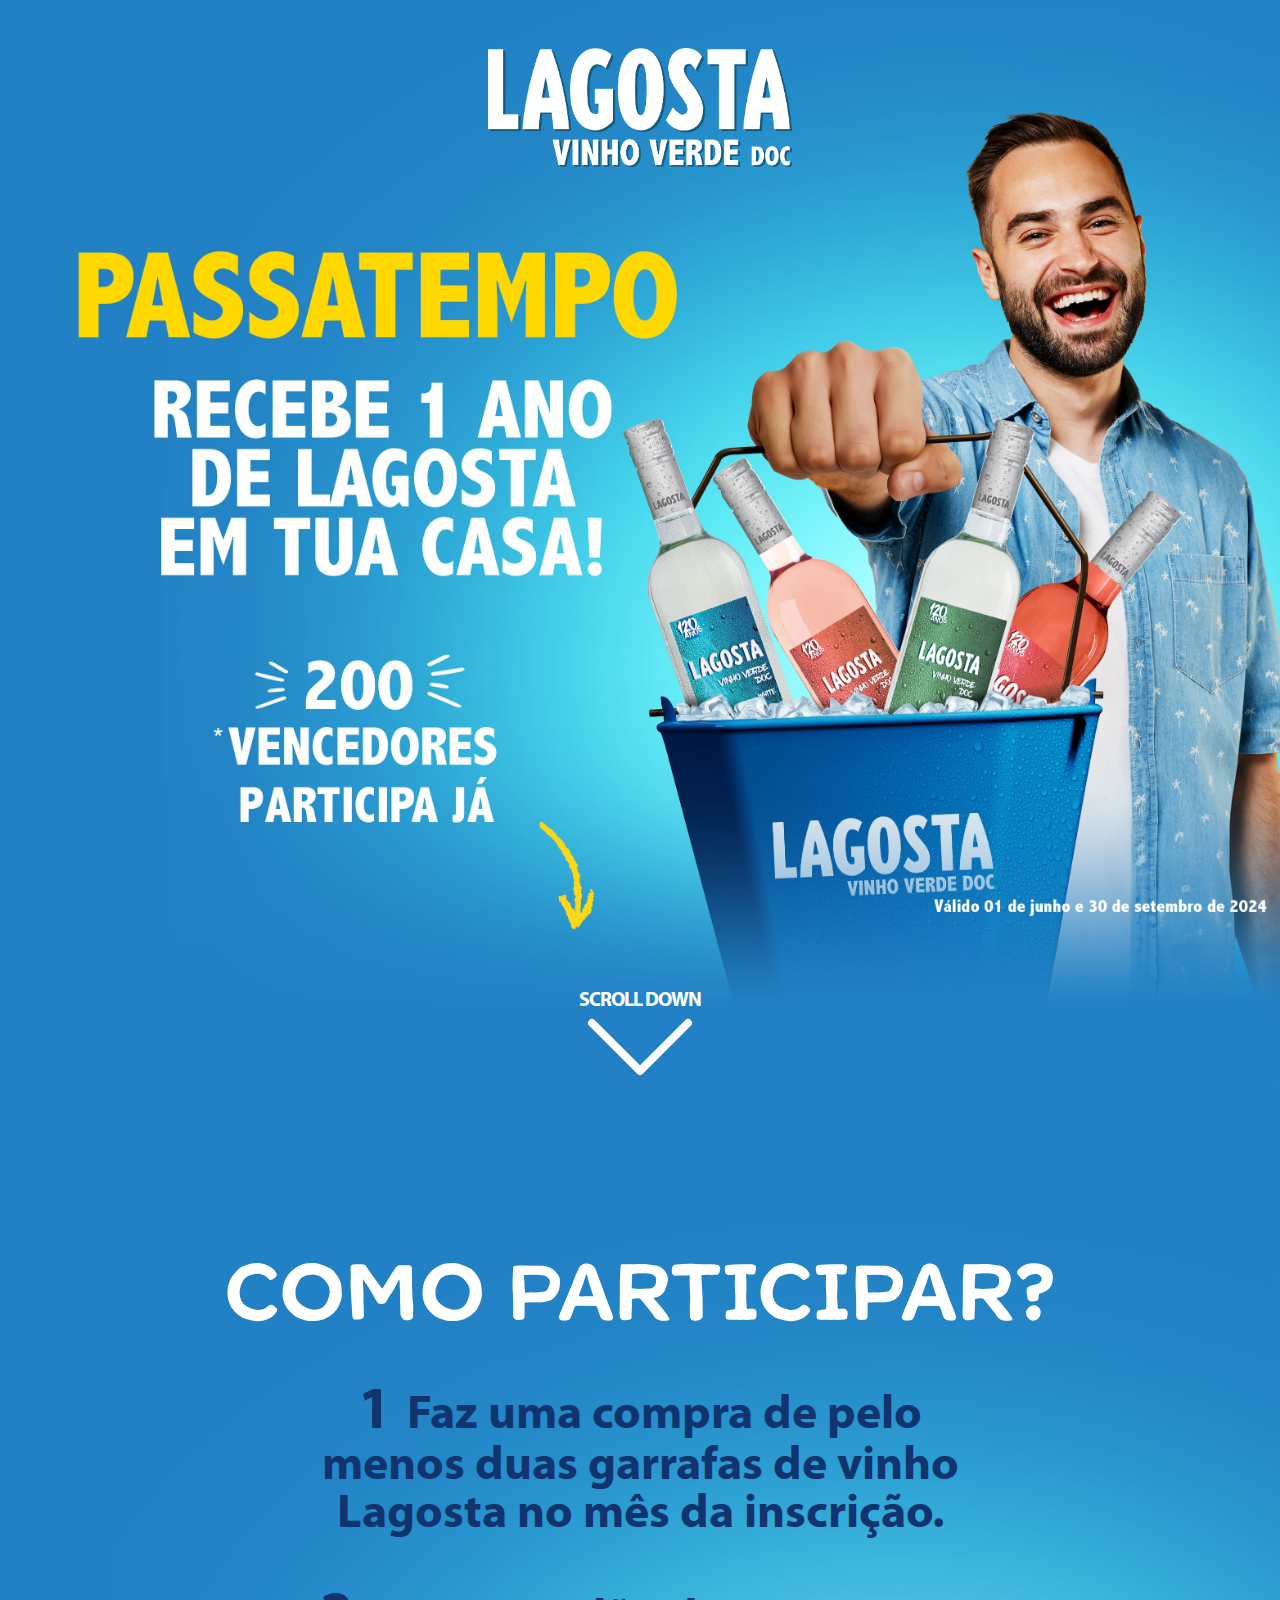
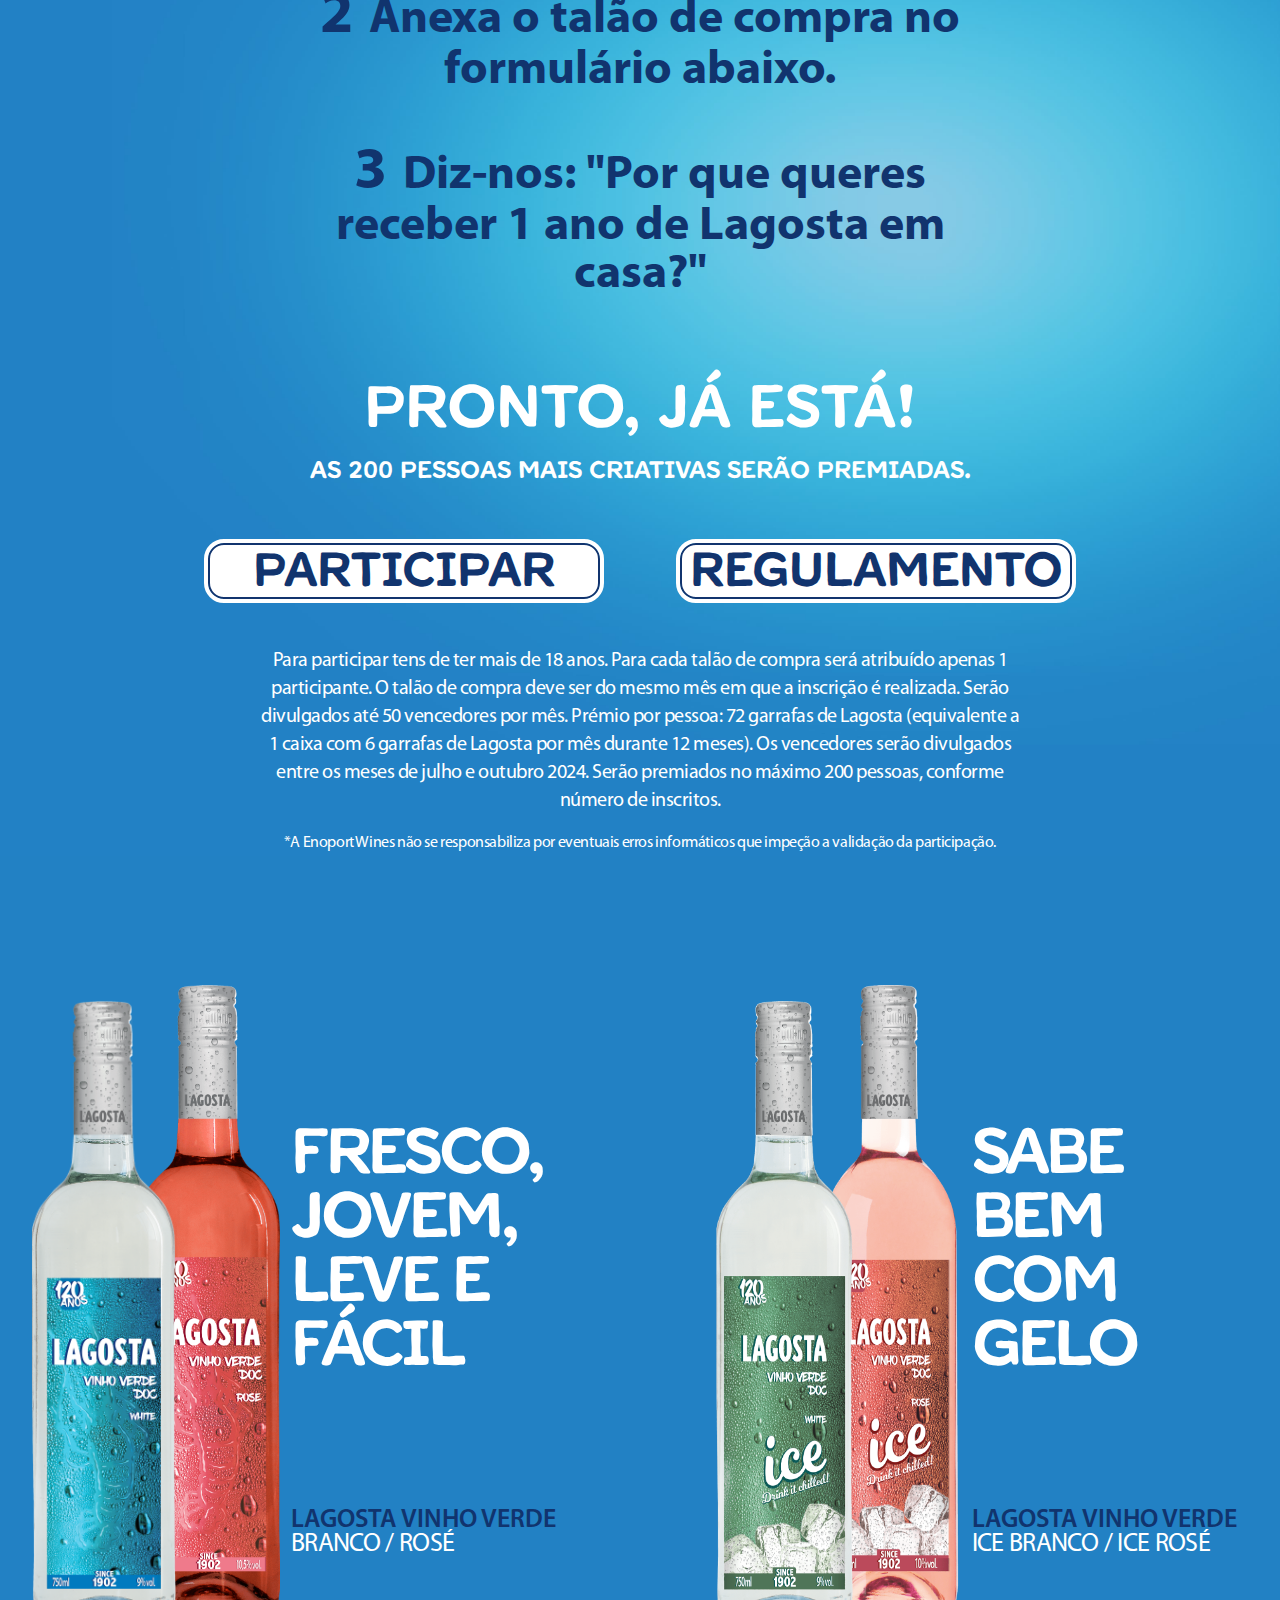
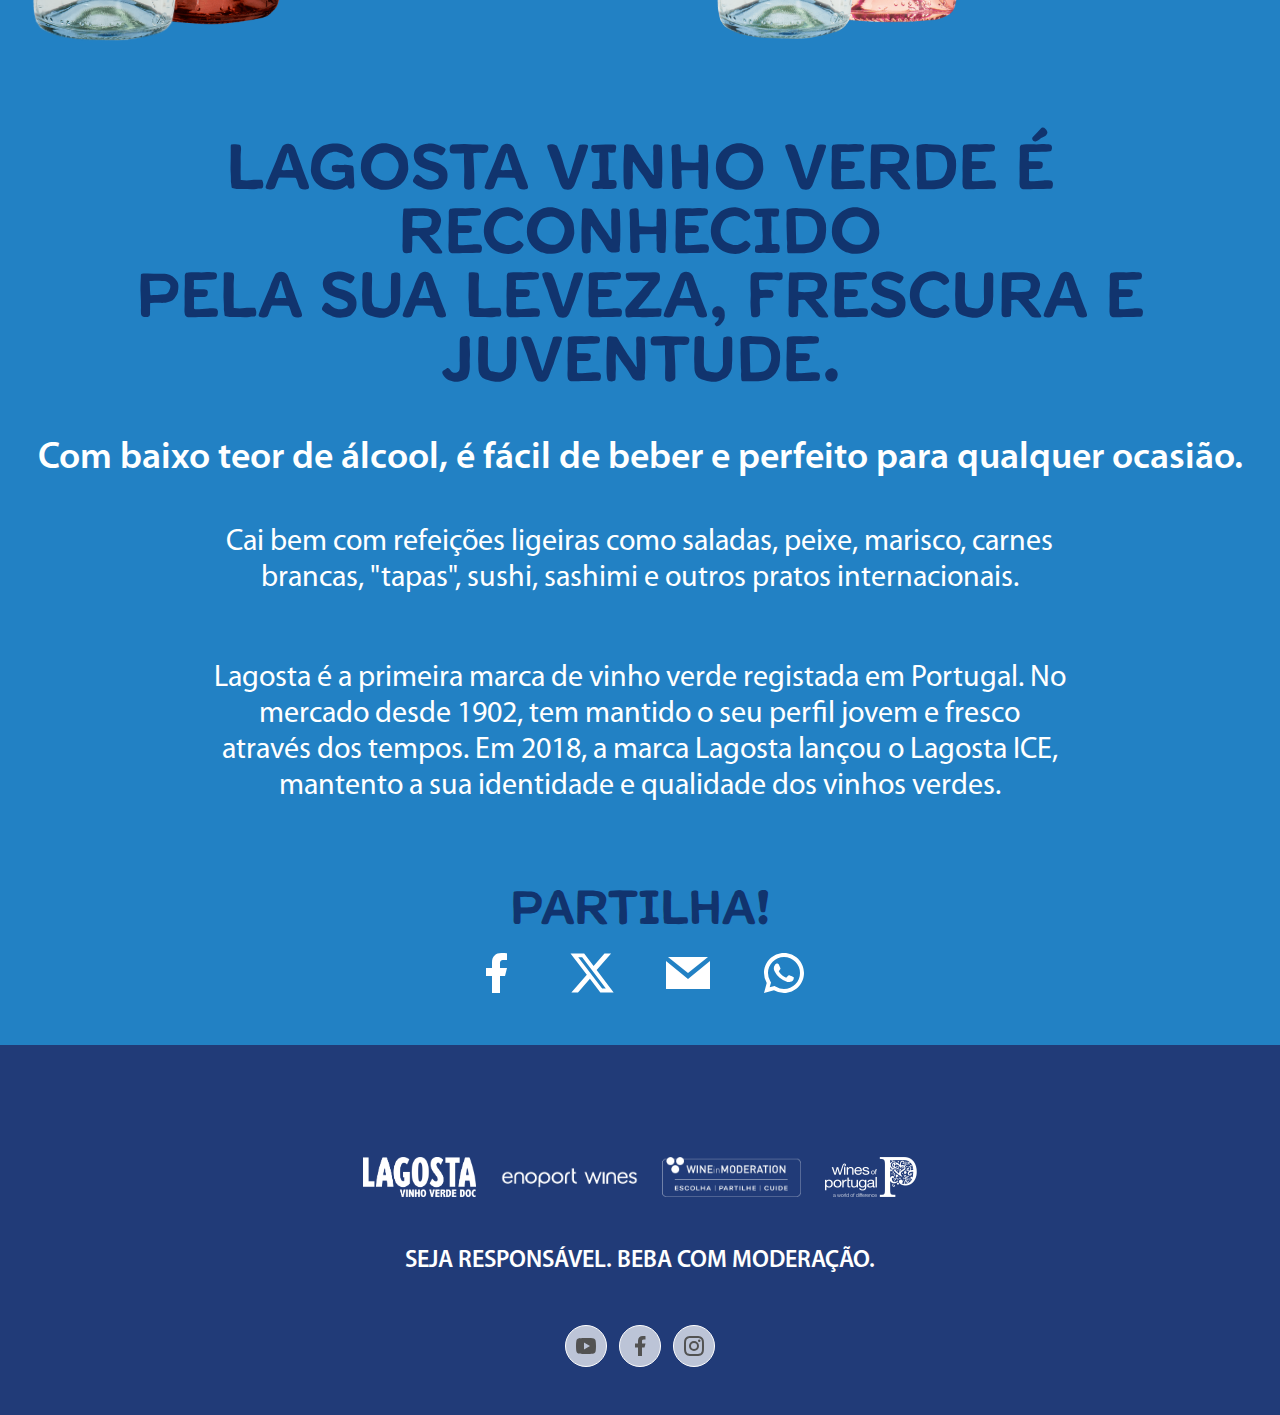
==== commit d895ec2d: "project size reduction" ====
--- a/index.html
+++ b/index.html
@@ -19,7 +19,7 @@
     <meta property="og:url" content="http://lagostavinhoverde.com/index.html" />
     <meta
       property="og:image"
-      content="http://lagostavinhoverde.com/Imagens/logo-fb.png"
+      content="http://lagostavinhoverde.com/assets/images/logo-fb.png"
     />
     <meta
       property="og:description"
@@ -38,7 +38,7 @@
         color-scheme: light dark;
         color: #fff;
         background-color: #2281c4;
-        background-image: url(./Imagens/Fundo.jpg);
+        background-image: url(./assets/images/lagosta/Fundo.jpg);
         background-size: 100%;
         background-position: center 0;
         background-repeat: no-repeat;
@@ -65,7 +65,7 @@
     <script type="module">
       document.addEventListener("DOMContentLoaded", function () {
         const e = new Image();
-        (e.src = "./Imagens/Fundo.jpg"),
+        (e.src = "./assets/images/lagosta/Fundo.jpg"),
           (e.onload = function () {
             const c = document.getElementById("preloader");
             c && (c.style.display = "none");
@@ -125,7 +125,7 @@
             class="flex justify-center sm:px-8 py-2 xs:py-4 sm:py-8 md:py-12"
           >
             <img
-              src="./Imagens/Logo-LAGOSTA-novo.png"
+              src="./assets/images/lagosta/Logo-LAGOSTA-novo.png"
               alt="Lagosta Vinho Verde"
               loading="lazy"
               class="w-1/3 xs:w-1/4"
@@ -235,7 +235,7 @@
                 Participar
               </a>
               <a
-                href="/Regulamento 1 ano gratis_final.pdf"
+                href="./assets/Regulamento 1 ano gratis_final.pdf"
                 target="_blank"
                 class="flex-1 md:flex-none px-2 py-0.5 rounded-[1rem] text-dark-blue bg-white border-2 border-dark-blue outline outline-4 outline-white hover:shadow-xl transition"
               >
@@ -268,12 +268,12 @@
           <div class="flex w-fit gap-2 md:gap-4 lg:gap-6 xl:gap-12">
             <div class="flex -space-x-10">
               <img
-                src="./Imagens/Garrafas/Lagosta-VV-Branco-750ml_SC-120anos_HQ.png"
+                src="./assets/images/Garrafas/Lagosta-VV-Branco-750ml_SC-120anos_HQ.png"
                 alt="Lagosta VV Branco"
                 class="w-16 xs:w-24 sm:w-32 lg:w-28 xl:w-36 h-full z-10 translate-y-4"
               />
               <img
-                src="./Imagens/Garrafas/Lagosta-VV-Rose-750ml_120-Anos.png"
+                src="./assets/images/Garrafas/Lagosta-VV-Rose-750ml_120-Anos.png"
                 alt="Lagosta VV Rose"
                 class="w-16 xs:w-24 sm:w-32 lg:w-28 xl:w-36 h-full"
               />
@@ -303,12 +303,12 @@
           <div class="flex w-fit gap-2 md:gap-4 lg:gap-6 xl:gap-12">
             <div class="flex -space-x-10">
               <img
-                src="./Imagens/Garrafas/Lagosta-VV_ICE_Chill_br-750ml_120-anos.png"
+                src="./assets/images/Garrafas/Lagosta-VV_ICE_Chill_br-750ml_120-anos.png"
                 alt="Lagosta VV Branco"
                 class="w-16 xs:w-24 sm:w-32 lg:w-28 xl:w-36 h-full z-10 translate-y-4"
               />
               <img
-                src="./Imagens/Garrafas/Lagosta-VV_ICE_Chill_rs-750ml_120-anos.png"
+                src="./assets/images/Garrafas/Lagosta-VV_ICE_Chill_rs-750ml_120-anos.png"
                 alt="Lagosta VV Rose"
                 class="w-16 xs:w-24 sm:w-32 lg:w-28 xl:w-36 h-full"
               />
@@ -450,28 +450,28 @@
           >
             <div>
               <img
-                src="./Imagens/Logotipo_Lagosta Vinho Verde_Qual.png"
+                src="./assets/images/lg-rod-1.png"
                 alt="Lagosta Vinho Verde"
                 class="flex h-10"
               />
             </div>
             <div>
               <img
-                src="./Imagens/lg-rod-2.png"
+                src="./assets/images/lg-rod-2.png"
                 alt="Enoport Wines"
                 class="flex h-10"
               />
             </div>
             <div>
               <img
-                src="./Imagens/lg-rod-3.png"
+                src="./assets/images/lg-rod-3.png"
                 alt="Wine Moderation"
                 class="flex h-10"
               />
             </div>
             <div>
               <img
-                src="./Imagens/lg-rod-4.png"
+                src="./assets/images/lg-rod-4.png"
                 alt="Wines of Portugal"
                 class="flex h-10"
               />
--- a/assets/index.BmPNa8y0.css
+++ b/assets/index.BmPNa8y0.css
@@ -837,37 +837,37 @@
 }
 @font-face {
   font-family: Likely;
-  src: url(../fonts/likely-sans-regular.otf);
+  src: url(./fonts/likely-sans-regular.otf);
   font-weight: 400;
 }
 @font-face {
   font-family: Myriad Pro;
-  src: url(../fonts/MYRIADPRO-REGULAR.OTF);
+  src: url(./fonts/MYRIADPRO-REGULAR.OTF);
   font-weight: 400;
 }
 @font-face {
   font-family: Myriad Pro;
-  src: url(../fonts/MYRIADPRO-SEMIBOLD.OTF);
+  src: url(./fonts/MYRIADPRO-SEMIBOLD.OTF);
   font-weight: 600;
 }
 @font-face {
   font-family: Myriad Pro;
-  src: url(../fonts/MYRIADPRO-BOLD.OTF);
+  src: url(./fonts/MYRIADPRO-BOLD.OTF);
   font-weight: 700;
 }
 @font-face {
   font-family: Abadi MT;
-  src: url(../fonts/Abadi-MT-Condensed-Extra-Bold-Regular-Font.ttf);
+  src: url(./fonts/Abadi-MT-Condensed-Extra-Bold-Regular-Font.ttf);
 }
 @font-face {
   font-family: Ela Sans;
-  src: url(../fonts/Ela-Sans-Bold-Regular.ttf);
+  src: url(./fonts/Ela-Sans-Bold-Regular.ttf);
   font-weight: 700;
   font-style: normal;
 }
 @font-face {
   font-family: Ela Sans;
-  src: url(../fonts/Ela-Sans-Bold-Italic.ttf);
+  src: url(./fonts/Ela-Sans-Bold-Italic.ttf);
   font-weight: 700;
   font-style: italic;
 }
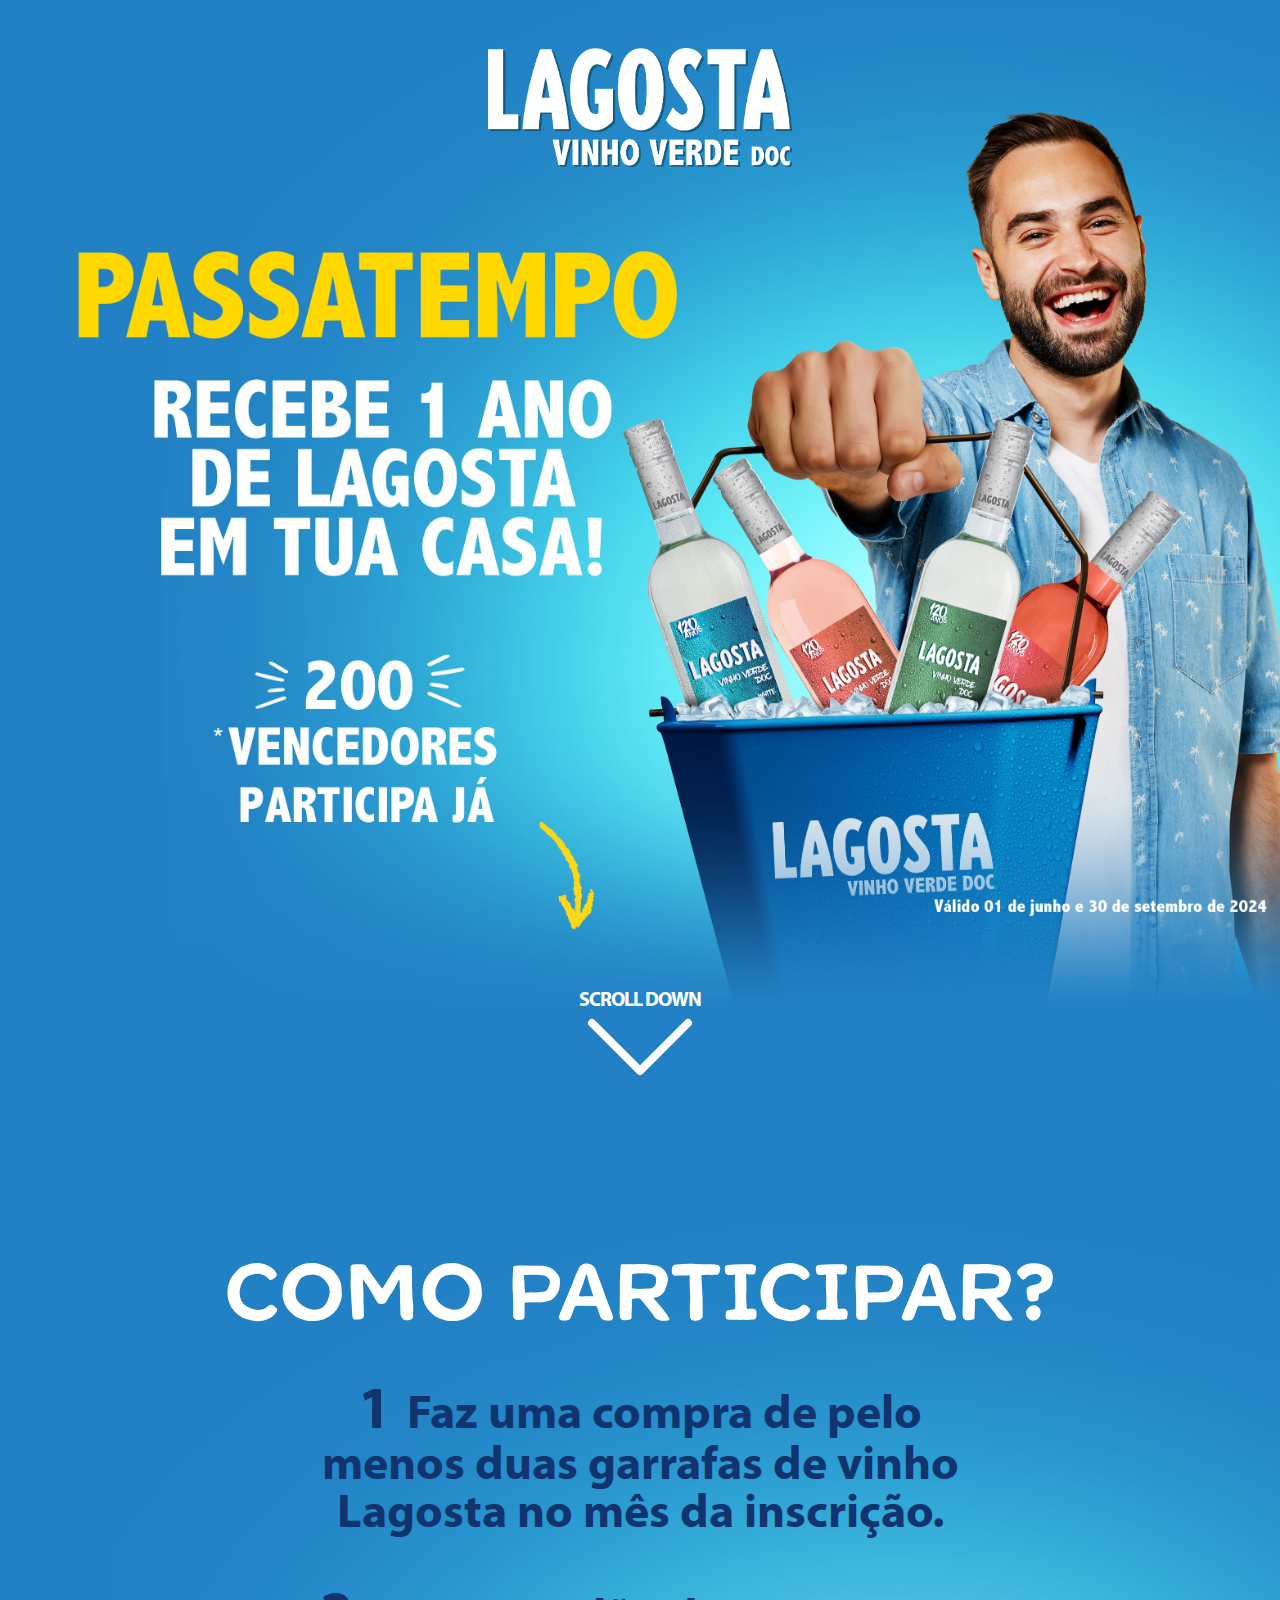
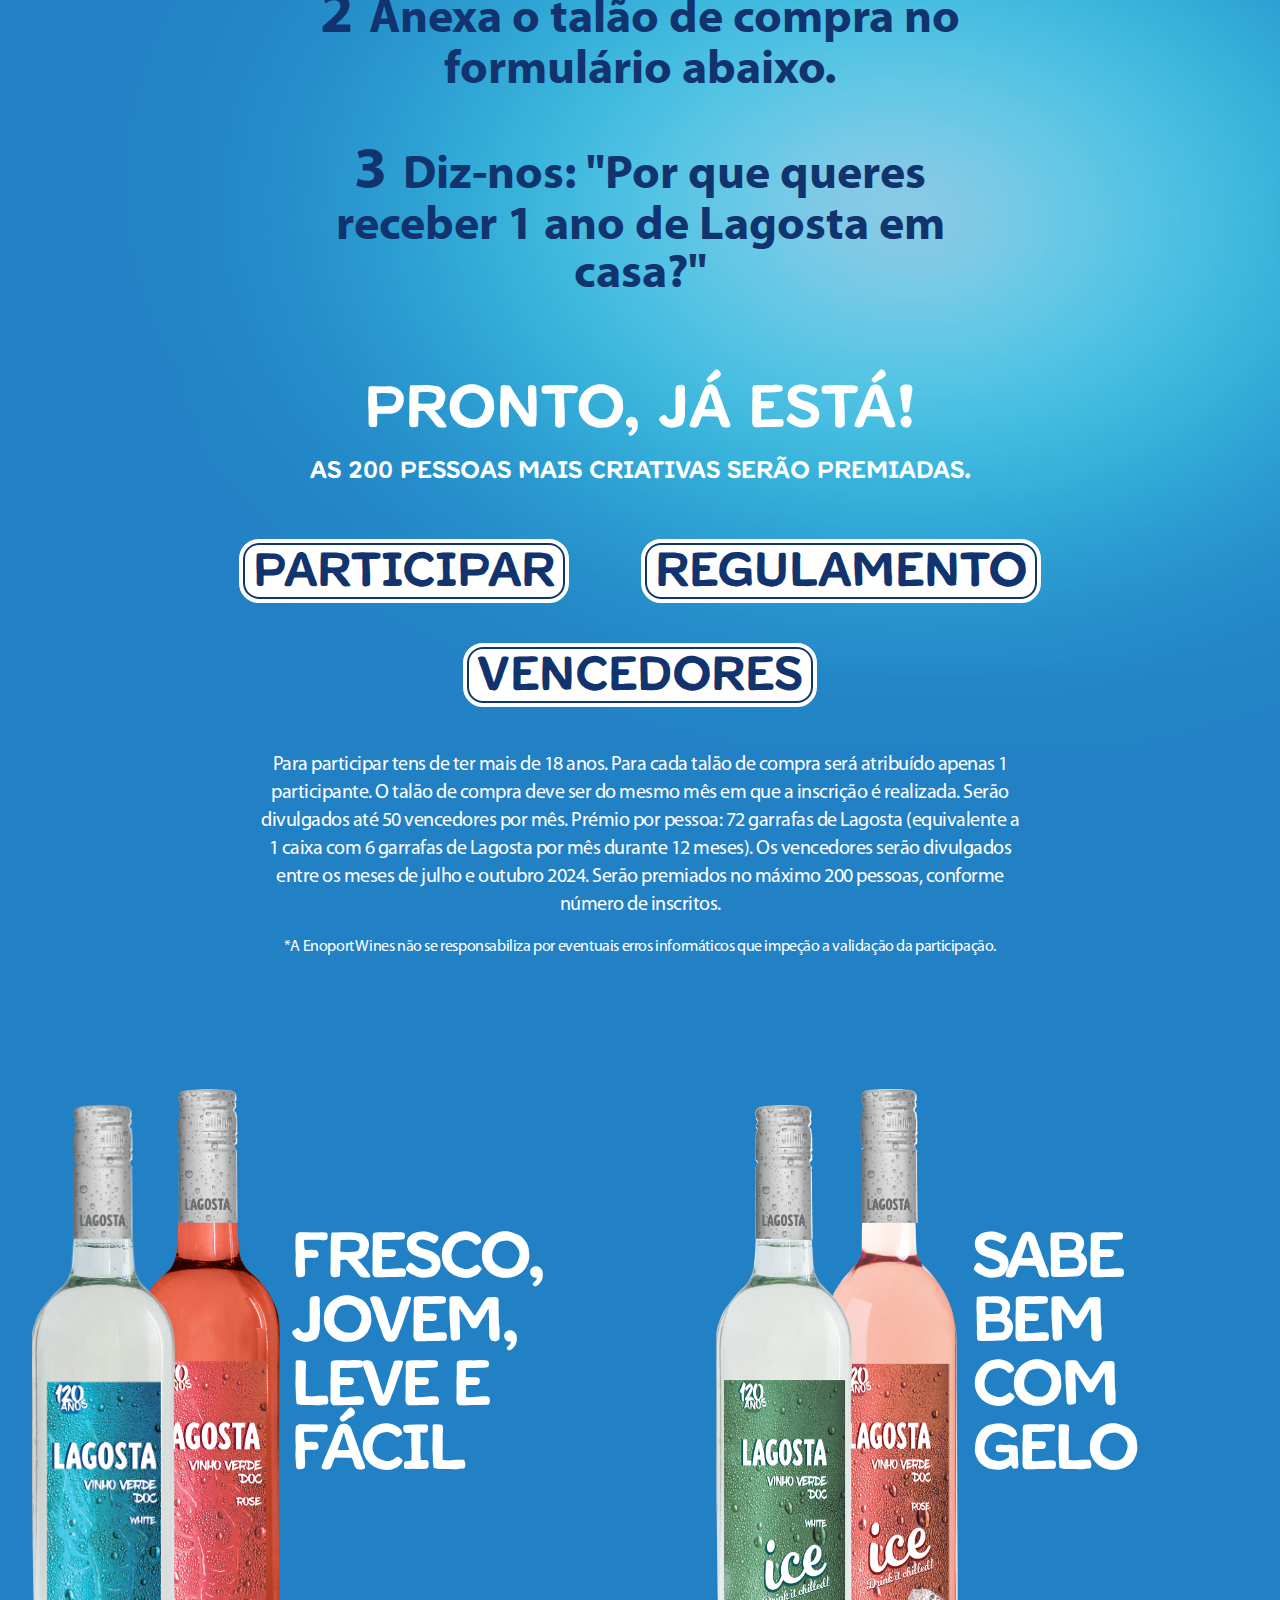
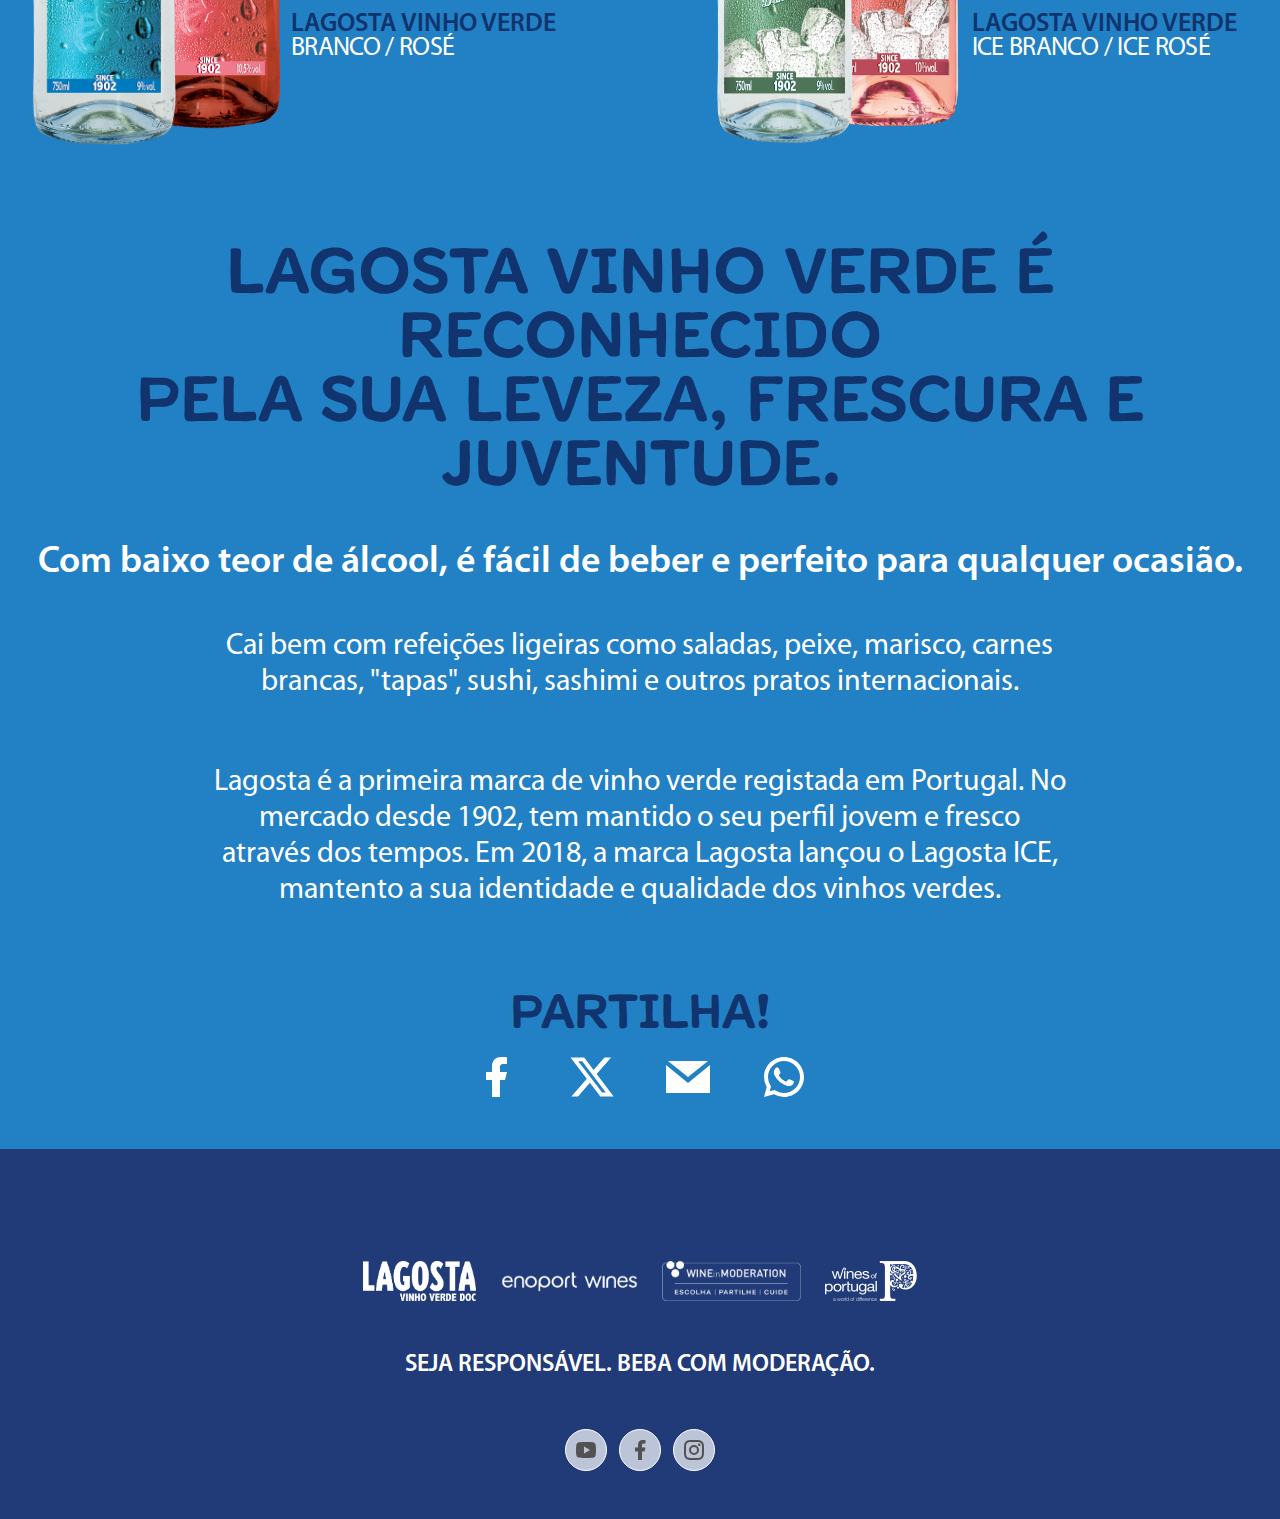
==== commit c77af92c: "update lagosta" ====
--- a/index.html
+++ b/index.html
@@ -225,7 +225,7 @@
               As 200 pessoas mais criativas serão premiadas.
             </span>
             <div
-              class="grid grid-cols-1 sm:grid-cols-2 gap-6 md:gap-12 lg:gap-20 mx-auto font-likely text-lg xs:text-xl sm:text-3xl md:text-4xl xl:text-5xl text-white mb-8 mt-10"
+              class="flex flex-col md:flex-row md:flex-wrap justify-center gap-6 md:gap-x-12 lg:gap-y-12 lg:gap-x-20 mx-auto font-likely text-lg xs:text-xl sm:text-3xl md:text-4xl xl:text-5xl text-white mb-8 mt-10 max-w-2xl md:max-w-3xl xl:max-w-[80%]"
             >
               <a
                 href="https://docs.google.com/forms/d/e/1FAIpQLSfeC8BVYmy_xlc0wl3A8OyBHtO77Mx6WhHvpNfT5ukx19CJLw/viewform?usp=sf_link"
@@ -240,6 +240,13 @@
                 class="flex-1 md:flex-none px-2 py-0.5 rounded-[1rem] text-dark-blue bg-white border-2 border-dark-blue outline outline-4 outline-white hover:shadow-xl transition"
               >
                 Regulamento
+              </a>
+              <a
+                href="./assets/vencedores.pdf"
+                target="_blank"
+                class="flex-1 md:flex-none px-2 py-0.5 rounded-[1rem] text-dark-blue bg-white border-2 border-dark-blue outline outline-4 outline-white hover:shadow-xl transition"
+              >
+                Vencedores
               </a>
             </div>
             <span
--- a/assets/index.BmPNa8y0.css
+++ b/assets/index.BmPNa8y0.css
@@ -428,9 +428,6 @@
 .flex {
   display: flex;
 }
-.grid {
-  display: grid;
-}
 .hidden {
   display: none;
 }
@@ -498,6 +495,9 @@
 }
 .w-screen {
   width: 100vw;
+}
+.max-w-2xl {
+  max-width: 42rem;
 }
 .max-w-5xl {
   max-width: 64rem;
@@ -563,9 +563,6 @@
 }
 .animate-bounce {
   animation: bounce 1s infinite;
-}
-.grid-cols-1 {
-  grid-template-columns: repeat(1, minmax(0, 1fr));
 }
 .flex-col {
   flex-direction: column;
@@ -1011,9 +1008,6 @@
       rotate(var(--tw-rotate)) skew(var(--tw-skew-x)) skewY(var(--tw-skew-y))
       scaleX(var(--tw-scale-x)) scaleY(var(--tw-scale-y));
   }
-  .sm\:grid-cols-2 {
-    grid-template-columns: repeat(2, minmax(0, 1fr));
-  }
   .sm\:gap-10 {
     gap: 2.5rem;
   }
@@ -1118,6 +1112,9 @@
   }
   .md\:w-full {
     width: 100%;
+  }
+  .md\:max-w-3xl {
+    max-width: 48rem;
   }
   .md\:flex-none {
     flex: none;
@@ -1138,6 +1135,9 @@
   .md\:flex-row {
     flex-direction: row;
   }
+  .md\:flex-wrap {
+    flex-wrap: wrap;
+  }
   .md\:gap-12 {
     gap: 3rem;
   }
@@ -1152,6 +1152,10 @@
   }
   .md\:gap-6 {
     gap: 1.5rem;
+  }
+  .md\:gap-x-12 {
+    -moz-column-gap: 3rem;
+    column-gap: 3rem;
   }
   .md\:px-12 {
     padding-left: 3rem;
@@ -1243,9 +1247,6 @@
   .lg\:gap-16 {
     gap: 4rem;
   }
-  .lg\:gap-20 {
-    gap: 5rem;
-  }
   .lg\:gap-28 {
     gap: 7rem;
   }
@@ -1260,6 +1261,13 @@
   }
   .lg\:gap-8 {
     gap: 2rem;
+  }
+  .lg\:gap-x-20 {
+    -moz-column-gap: 5rem;
+    column-gap: 5rem;
+  }
+  .lg\:gap-y-12 {
+    row-gap: 3rem;
   }
   .lg\:px-0 {
     padding-left: 0;
@@ -1337,6 +1345,9 @@
   .xl\:max-w-\[1400px\] {
     max-width: 1400px;
   }
+  .xl\:max-w-\[80\%\] {
+    max-width: 80%;
+  }
   .xl\:gap-12 {
     gap: 3rem;
   }
